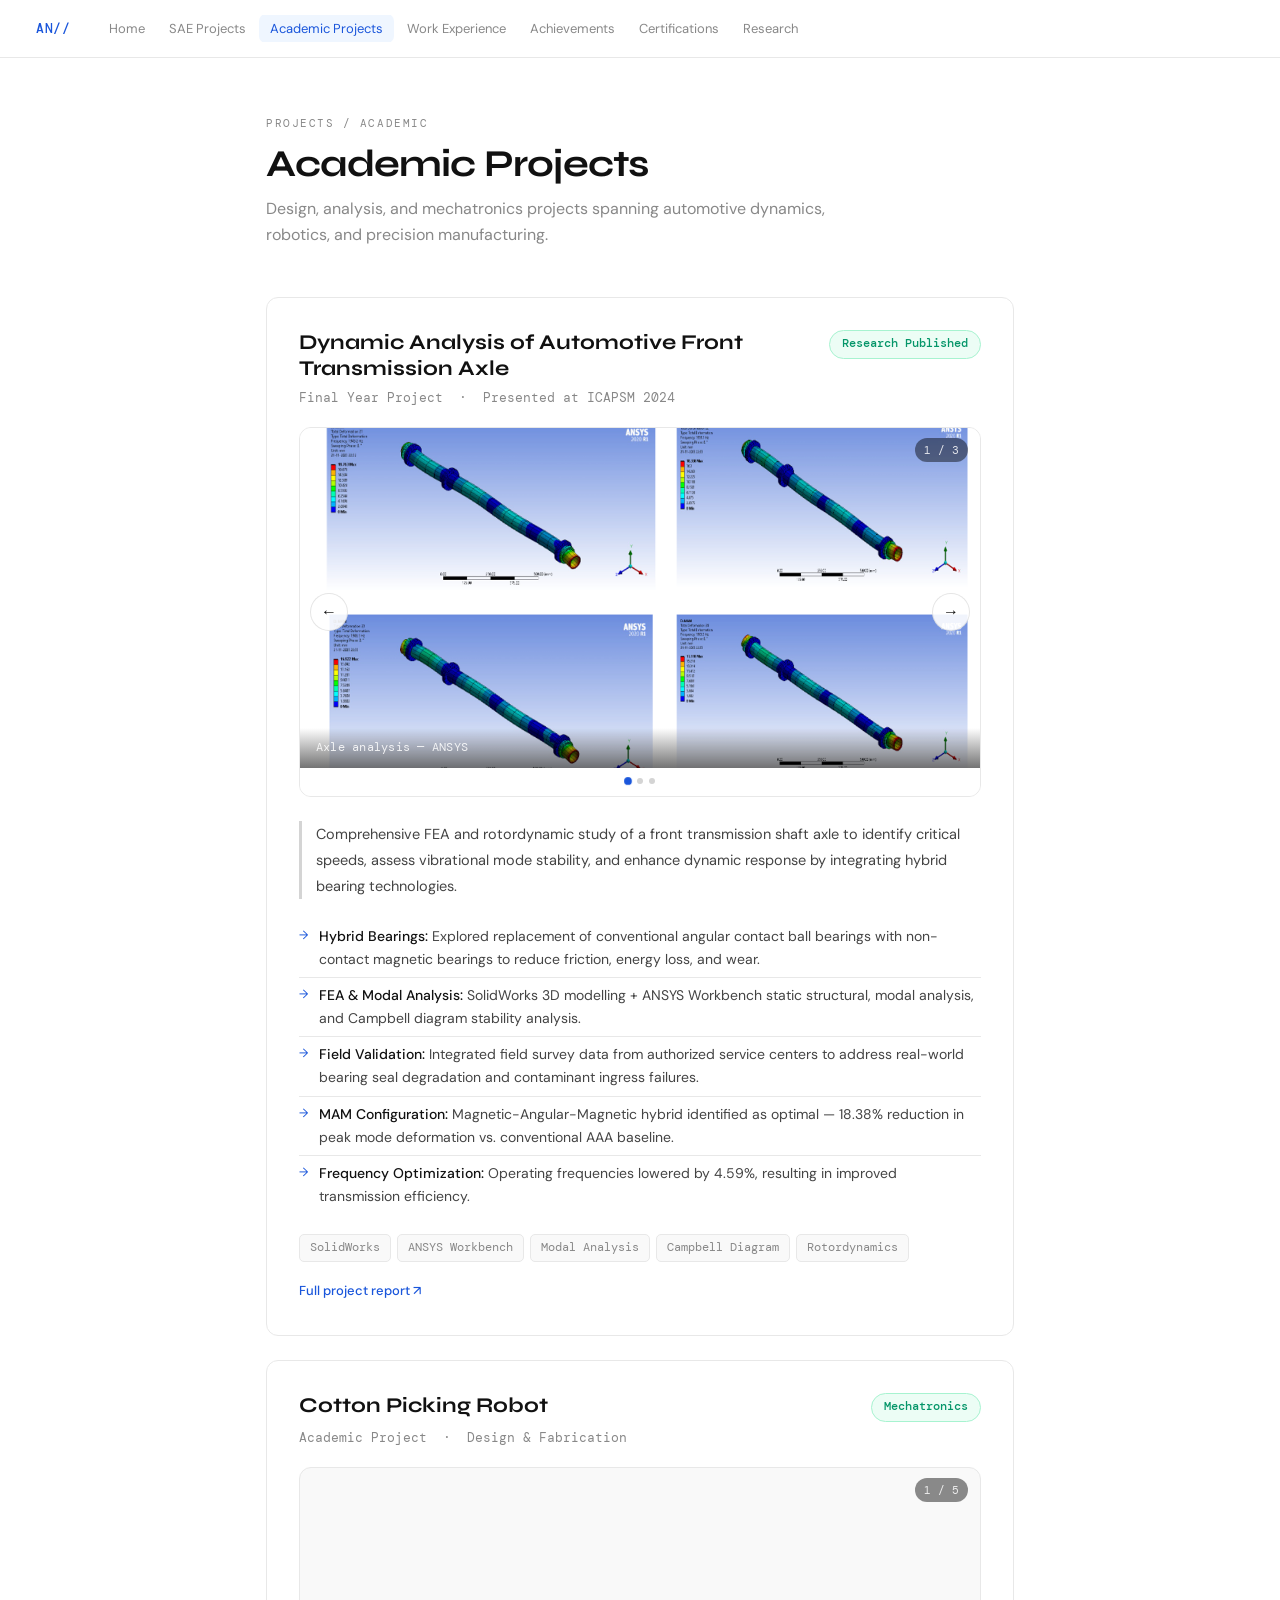
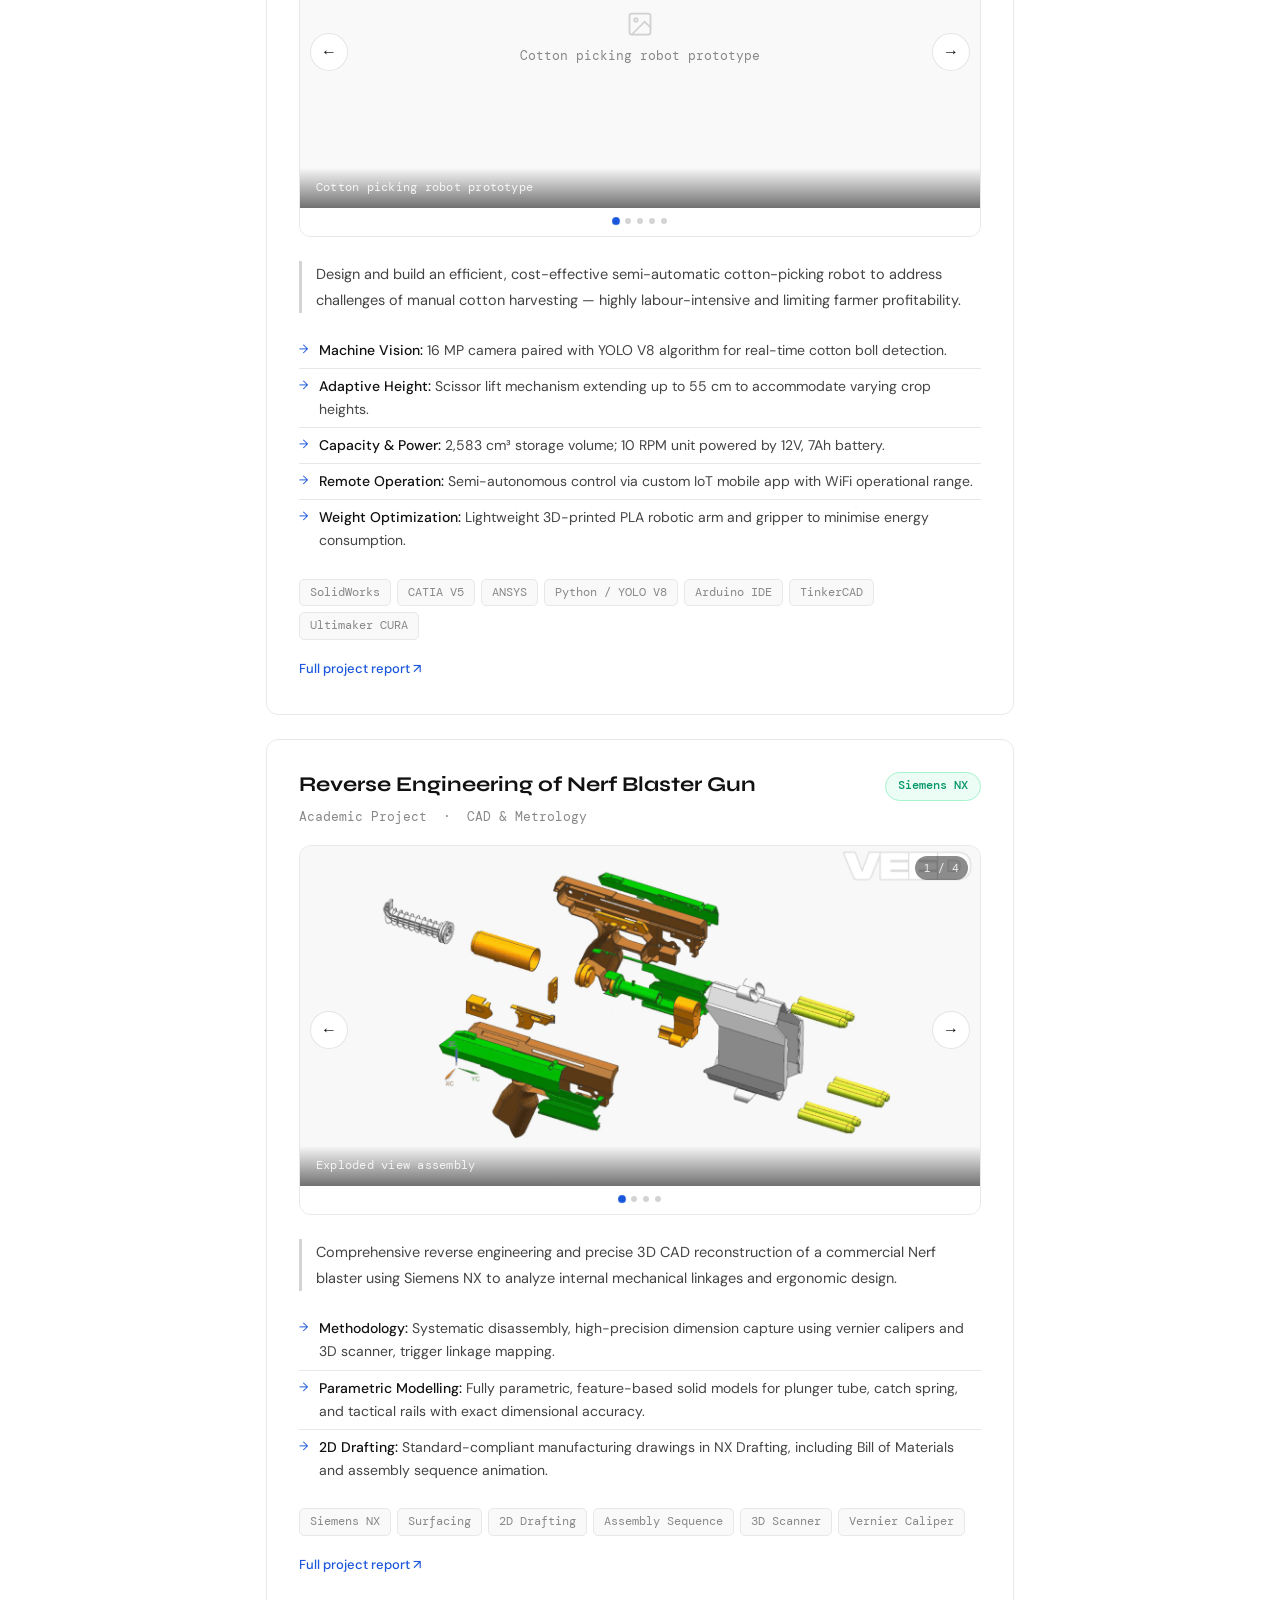
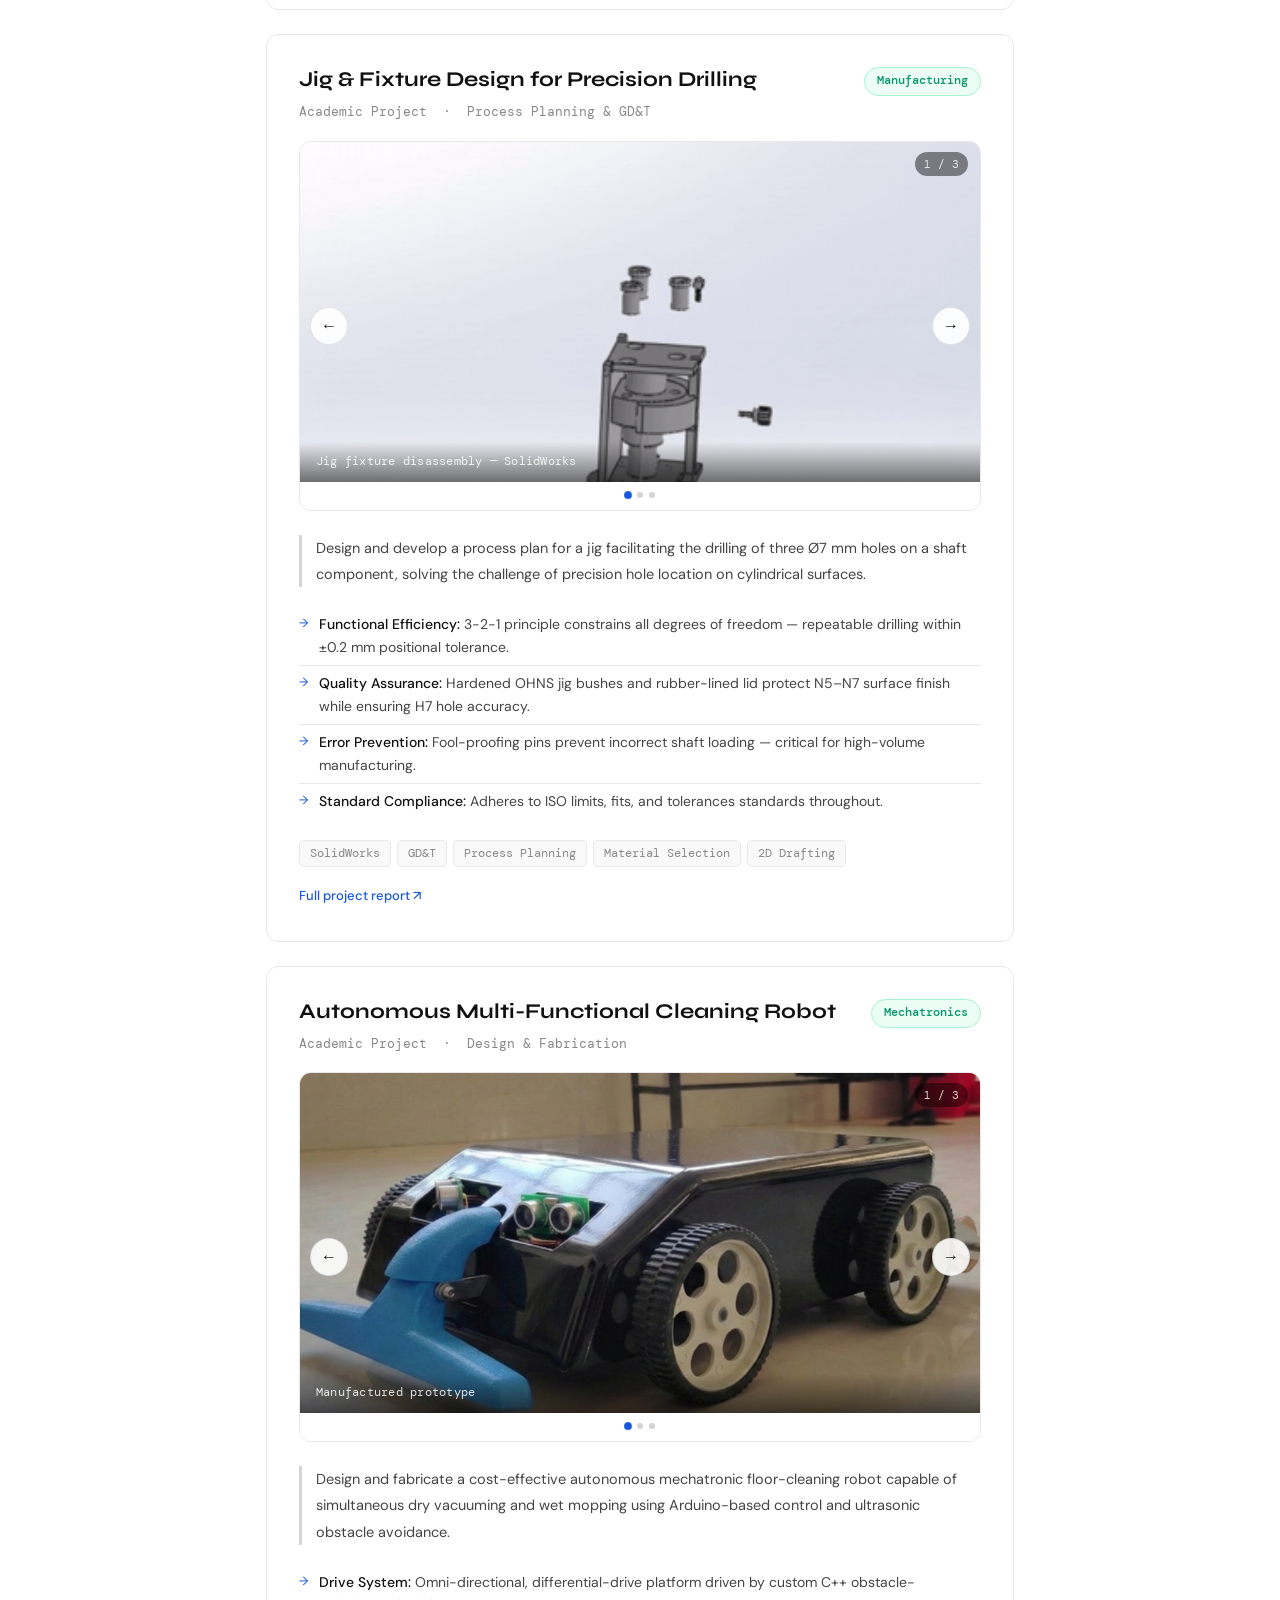
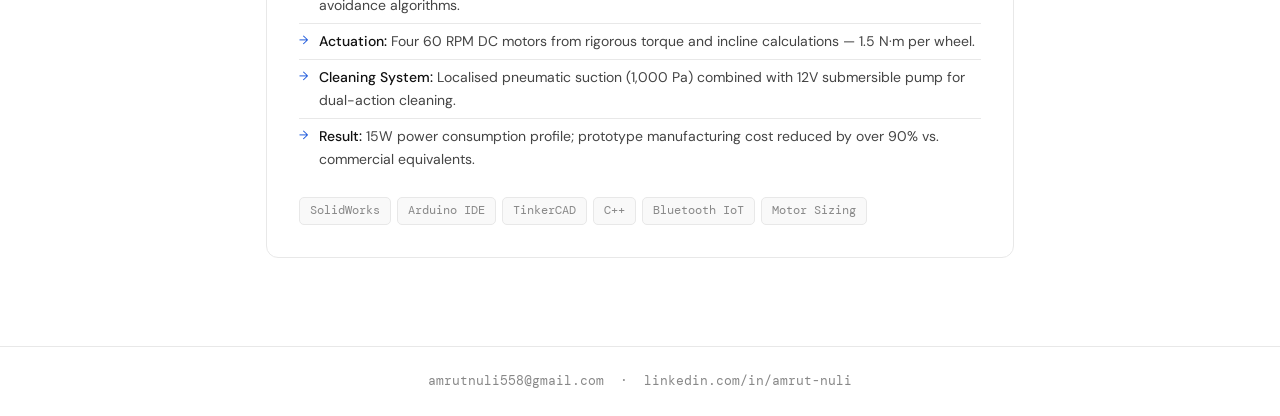
==== academic-projects.html @ 5e57a53d "Update academic-projects.html" ====
<!DOCTYPE html>
<html lang="en">
<head>
  <meta charset="UTF-8"/>
  <meta name="viewport" content="width=device-width, initial-scale=1.0"/>
  <title>Academic Projects — Amrut Nuli</title>
  <link rel="stylesheet" href="style.css"/>
</head>
<body>

<nav>
  <a class="nav-brand" href="index.html">AN//</a>
  <ul class="nav-links">
    <li><a href="index.html">Home</a></li>
    <li><a href="sae-projects.html">SAE Projects</a></li>
    <li><a href="academic-projects.html" class="active">Academic Projects</a></li>
    <li><a href="work-experience.html">Work Experience</a></li>
    <li><a href="achievements.html">Achievements</a></li>
    <li><a href="certifications.html">Certifications</a></li>
    <li><a href="research.html">Research</a></li>
  </ul>
</nav>

<main class="page">

  <div class="page-header">
    <div class="page-eyebrow">Projects / Academic</div>
    <div class="page-title">Academic Projects</div>
    <div class="page-sub">Design, analysis, and mechatronics projects spanning automotive dynamics, robotics, and precision manufacturing.</div>
  </div>

  <!-- ── PROJECT 1 — Axle ── -->
  <div class="project-card">
    <div class="project-header">
      <div class="project-title">Dynamic Analysis of Automotive Front Transmission Axle</div>
      <div class="project-rank green">Research Published</div>
    </div>
    <div class="project-date">Final Year Project &nbsp;·&nbsp; Presented at ICAPSM 2024</div>

    <div class="carousel" id="c-axle"></div>

    <p class="project-obj">
      Comprehensive FEA and rotordynamic study of a front transmission shaft axle to identify critical
      speeds, assess vibrational mode stability, and enhance dynamic response by integrating hybrid
      bearing technologies.
    </p>

    <ul class="project-bullets">
      <li><strong>Hybrid Bearings:</strong> Explored replacement of conventional angular contact ball bearings with non-contact magnetic bearings to reduce friction, energy loss, and wear.</li>
      <li><strong>FEA &amp; Modal Analysis:</strong> SolidWorks 3D modelling + ANSYS Workbench static structural, modal analysis, and Campbell diagram stability analysis.</li>
      <li><strong>Field Validation:</strong> Integrated field survey data from authorized service centers to address real-world bearing seal degradation and contaminant ingress failures.</li>
      <li><strong>MAM Configuration:</strong> Magnetic-Angular-Magnetic hybrid identified as optimal — 18.38% reduction in peak mode deformation vs. conventional AAA baseline.</li>
      <li><strong>Frequency Optimization:</strong> Operating frequencies lowered by 4.59%, resulting in improved transmission efficiency.</li>
    </ul>

    <div class="tools-row">
      <span class="tool-tag">SolidWorks</span>
      <span class="tool-tag">ANSYS Workbench</span>
      <span class="tool-tag">Modal Analysis</span>
      <span class="tool-tag">Campbell Diagram</span>
      <span class="tool-tag">Rotordynamics</span>
    </div>
    <a class="proj-link" href="https://www.papermark.com/view/cmmns9k390004l804e8iyvzvl" target="_blank">Full project report ↗</a>
  </div>

  <!-- ── PROJECT 2 — Cotton Robot ── -->
  <div class="project-card">
    <div class="project-header">
      <div class="project-title">Cotton Picking Robot</div>
      <div class="project-rank green">Mechatronics</div>
    </div>
    <div class="project-date">Academic Project &nbsp;·&nbsp; Design &amp; Fabrication</div>

    <div class="carousel" id="c-cotton"></div>

    <p class="project-obj">
      Design and build an efficient, cost-effective semi-automatic cotton-picking robot to address
      challenges of manual cotton harvesting — highly labour-intensive and limiting farmer profitability.
    </p>

    <ul class="project-bullets">
      <li><strong>Machine Vision:</strong> 16 MP camera paired with YOLO V8 algorithm for real-time cotton boll detection.</li>
      <li><strong>Adaptive Height:</strong> Scissor lift mechanism extending up to 55 cm to accommodate varying crop heights.</li>
      <li><strong>Capacity &amp; Power:</strong> 2,583 cm³ storage volume; 10 RPM unit powered by 12V, 7Ah battery.</li>
      <li><strong>Remote Operation:</strong> Semi-autonomous control via custom IoT mobile app with WiFi operational range.</li>
      <li><strong>Weight Optimization:</strong> Lightweight 3D-printed PLA robotic arm and gripper to minimise energy consumption.</li>
    </ul>

    <div class="tools-row">
      <span class="tool-tag">SolidWorks</span>
      <span class="tool-tag">CATIA V5</span>
      <span class="tool-tag">ANSYS</span>
      <span class="tool-tag">Python / YOLO V8</span>
      <span class="tool-tag">Arduino IDE</span>
      <span class="tool-tag">TinkerCAD</span>
      <span class="tool-tag">Ultimaker CURA</span>
    </div>
    <a class="proj-link" href="https://www.papermark.com/view/cmmnqycy70001i90438n8dvkn" target="_blank">Full project report ↗</a>
  </div>

  <!-- ── PROJECT 3 — Nerf ── -->
  <div class="project-card">
    <div class="project-header">
      <div class="project-title">Reverse Engineering of Nerf Blaster Gun</div>
      <div class="project-rank green">Siemens NX</div>
    </div>
    <div class="project-date">Academic Project &nbsp;·&nbsp; CAD &amp; Metrology</div>

    <div class="carousel" id="c-nerf"></div>

    <p class="project-obj">
      Comprehensive reverse engineering and precise 3D CAD reconstruction of a commercial Nerf blaster
      using Siemens NX to analyze internal mechanical linkages and ergonomic design.
    </p>

    <ul class="project-bullets">
      <li><strong>Methodology:</strong> Systematic disassembly, high-precision dimension capture using vernier calipers and 3D scanner, trigger linkage mapping.</li>
      <li><strong>Parametric Modelling:</strong> Fully parametric, feature-based solid models for plunger tube, catch spring, and tactical rails with exact dimensional accuracy.</li>
      <li><strong>2D Drafting:</strong> Standard-compliant manufacturing drawings in NX Drafting, including Bill of Materials and assembly sequence animation.</li>
    </ul>

    <div class="tools-row">
      <span class="tool-tag">Siemens NX</span>
      <span class="tool-tag">Surfacing</span>
      <span class="tool-tag">2D Drafting</span>
      <span class="tool-tag">Assembly Sequence</span>
      <span class="tool-tag">3D Scanner</span>
      <span class="tool-tag">Vernier Caliper</span>
    </div>
    <a class="proj-link" href="https://www.papermark.com/view/cmmojosbc0001l804fc6xak72" target="_blank">Full project report ↗</a>
  </div>

  <!-- ── PROJECT 4 — Jig ── -->
  <div class="project-card">
    <div class="project-header">
      <div class="project-title">Jig &amp; Fixture Design for Precision Drilling</div>
      <div class="project-rank green">Manufacturing</div>
    </div>
    <div class="project-date">Academic Project &nbsp;·&nbsp; Process Planning &amp; GD&amp;T</div>

    <div class="carousel" id="c-jig"></div>

    <p class="project-obj">
      Design and develop a process plan for a jig facilitating the drilling of three Ø7 mm holes on a
      shaft component, solving the challenge of precision hole location on cylindrical surfaces.
    </p>

    <ul class="project-bullets">
      <li><strong>Functional Efficiency:</strong> 3-2-1 principle constrains all degrees of freedom — repeatable drilling within ±0.2 mm positional tolerance.</li>
      <li><strong>Quality Assurance:</strong> Hardened OHNS jig bushes and rubber-lined lid protect N5–N7 surface finish while ensuring H7 hole accuracy.</li>
      <li><strong>Error Prevention:</strong> Fool-proofing pins prevent incorrect shaft loading — critical for high-volume manufacturing.</li>
      <li><strong>Standard Compliance:</strong> Adheres to ISO limits, fits, and tolerances standards throughout.</li>
    </ul>

    <div class="tools-row">
      <span class="tool-tag">SolidWorks</span>
      <span class="tool-tag">GD&amp;T</span>
      <span class="tool-tag">Process Planning</span>
      <span class="tool-tag">Material Selection</span>
      <span class="tool-tag">2D Drafting</span>
    </div>
    <a class="proj-link" href="https://www.papermark.com/view/cmmnr9swg000ojn04rv2bzwp2" target="_blank">Full project report ↗</a>
  </div>

  <!-- ── PROJECT 5 — Cleaning Robot ── -->
  <div class="project-card">
    <div class="project-header">
      <div class="project-title">Autonomous Multi-Functional Cleaning Robot</div>
      <div class="project-rank green">Mechatronics</div>
    </div>
    <div class="project-date">Academic Project &nbsp;·&nbsp; Design &amp; Fabrication</div>

    <div class="carousel" id="c-robot"></div>

    <p class="project-obj">
      Design and fabricate a cost-effective autonomous mechatronic floor-cleaning robot capable of
      simultaneous dry vacuuming and wet mopping using Arduino-based control and ultrasonic obstacle avoidance.
    </p>

    <ul class="project-bullets">
      <li><strong>Drive System:</strong> Omni-directional, differential-drive platform driven by custom C++ obstacle-avoidance algorithms.</li>
      <li><strong>Actuation:</strong> Four 60 RPM DC motors from rigorous torque and incline calculations — 1.5 N·m per wheel.</li>
      <li><strong>Cleaning System:</strong> Localised pneumatic suction (1,000 Pa) combined with 12V submersible pump for dual-action cleaning.</li>
      <li><strong>Result:</strong> 15W power consumption profile; prototype manufacturing cost reduced by over 90% vs. commercial equivalents.</li>
    </ul>

    <div class="tools-row">
      <span class="tool-tag">SolidWorks</span>
      <span class="tool-tag">Arduino IDE</span>
      <span class="tool-tag">TinkerCAD</span>
      <span class="tool-tag">C++</span>
      <span class="tool-tag">Bluetooth IoT</span>
      <span class="tool-tag">Motor Sizing</span>
    </div>
  </div>

</main>

<footer>
  amrutnuli558@gmail.com &nbsp;·&nbsp;
  <a href="https://www.linkedin.com/in/amrut-nuli/" target="_blank">linkedin.com/in/amrut-nuli</a>
</footer>

<script src="carousel.js"></script>
<script>
  /* Update src paths to match your actual image file names */

  createCarousel(document.getElementById('c-axle'), [
    { src: 'images/academic/axle/01-ansys.png',          caption: 'Axle analysis — ANSYS' },
    { src: 'images/academic/axle/02-campbell-diagram.png', caption: 'Campbell diagram — rotordynamic analysis' },
    { src: 'images/academic/axle/03-bearing-calc.png',   caption: 'Bearing calculations' },
  ]);

  createCarousel(document.getElementById('c-cotton'), [
    { src: 'images/academic/cotton-robot/01-prototype.png', caption: 'Cotton picking robot prototype' },
    { src: 'images/academic/cotton-robot/02-cad-model.jpg', caption: 'CAD model — CATIA V5' },
    { src: 'images/academic/cotton-robot/03-ansys.png',     caption: 'Structural analysis — ANSYS' },
    { src: 'images/academic/cotton-robot/04-detection.png', caption: 'Cotton detection — YOLO V8' },
    { src: 'images/academic/cotton-robot/05-bom.png',       caption: 'Bill of materials &amp; 2D assembly draft' },
  ]);

  createCarousel(document.getElementById('c-nerf'), [
    { src: 'images/academic/nerf/01-exploded-view.gif', caption: 'Exploded view assembly' },
    { src: 'images/academic/nerf/02-2d-draft.png',      caption: '2D draft assembly — NX' },
    { src: 'images/academic/nerf/03-cad-model.png',     caption: 'Designed in Siemens NX' },
    { src: 'images/academic/nerf/04-render.png',        caption: 'Rendered CAD model' },
  ]);

  createCarousel(document.getElementById('c-jig'), [
    { src: 'images/academic/jig-fixture/01-disassembly.gif', caption: 'Jig fixture disassembly — SolidWorks' },
    { src: 'images/academic/jig-fixture/02-2d-draft.png',    caption: '2D draft' },
    { src: 'images/academic/jig-fixture/03-cad-model.jpg',   caption: 'Designed jig &amp; fixture' },
  ]);

  createCarousel(document.getElementById('c-robot'), [
    { src: 'images/academic/cleaning-robot/01-prototype.png', caption: 'Manufactured prototype' },
    { src: 'images/academic/cleaning-robot/02-cad-model.jpg', caption: '3D CAD model' },
    { src: 'images/academic/cleaning-robot/03-circuit.png',   caption: 'Electrical circuit diagram' },
  ]);
</script>

</body>
</html>
---- style.css ----
@import url('https://fonts.googleapis.com/css2?family=Syne:wght@400;500;600;700&family=DM+Mono:wght@400;500&family=DM+Sans:ital,wght@0,400;0,500;1,400&display=swap');

:root {
  --bg:            #ffffff;
  --bg2:           #f9f9f9;
  --bg3:           #f2f2f2;
  --border:        #e8e8e8;
  --border2:       #d4d4d4;
  --text:          #111111;
  --text2:         #444444;
  --text3:         #888888;
  --accent:        #1a56db;
  --accent-dim:    #eff6ff;
  --accent-border: #bfdbfe;
  --green:         #059669;
  --green-dim:     #ecfdf5;
  --green-border:  #a7f3d0;
  --amber:         #d97706;
  --amber-dim:     #fffbeb;
  --amber-border:  #fde68a;
  --nav-h:         58px;
  --radius:        12px;
  --radius-sm:     7px;
}

*, *::before, *::after { box-sizing: border-box; margin: 0; padding: 0; }
html { scroll-behavior: smooth; }

body {
  font-family: 'DM Sans', sans-serif;
  background: var(--bg);
  color: var(--text);
  line-height: 1.65;
  min-height: 100vh;
}

/* ── NAV ─────────────────────────────── */
nav {
  position: sticky; top: 0; z-index: 100;
  background: rgba(255,255,255,0.94);
  backdrop-filter: blur(10px);
  border-bottom: 1px solid var(--border);
  padding: 0 36px;
  display: flex; align-items: center;
  height: var(--nav-h);
}
.nav-brand {
  font-family: 'DM Mono', monospace;
  font-size: 13px; font-weight: 500;
  color: var(--accent); text-decoration: none;
  margin-right: 28px; flex-shrink: 0;
  letter-spacing: 0.04em;
}
.nav-links {
  display: flex; align-items: center;
  gap: 2px; list-style: none;
  overflow-x: auto; flex: 1;
}
.nav-links a {
  font-size: 13px; color: var(--text3);
  text-decoration: none; padding: 6px 11px;
  border-radius: var(--radius-sm);
  transition: color 0.15s, background 0.15s;
  white-space: nowrap;
}
.nav-links a:hover  { color: var(--text); background: var(--bg3); }
.nav-links a.active { color: var(--accent); background: var(--accent-dim); }

/* ── PAGE WRAPPER ─────────────────────── */
.page {
  max-width: 820px;
  margin: 0 auto;
  padding: 56px 36px 88px;
  animation: fadeUp 0.35s ease both;
}

@keyframes fadeUp {
  from { opacity: 0; transform: translateY(14px); }
  to   { opacity: 1; transform: translateY(0); }
}

/* ── PAGE HEADER ──────────────────────── */
.page-header { margin-bottom: 48px; }
.page-eyebrow {
  font-family: 'DM Mono', monospace;
  font-size: 11px; letter-spacing: 0.14em;
  text-transform: uppercase; color: var(--text3);
  margin-bottom: 10px;
}
.page-title {
  font-family: 'Syne', sans-serif;
  font-size: 38px; font-weight: 700;
  color: var(--text); letter-spacing: -0.8px;
  line-height: 1.15;
}
.page-sub {
  font-size: 16px; color: var(--text3);
  margin-top: 10px; max-width: 560px; line-height: 1.65;
}

/* ── DIVIDERS ─────────────────────────── */
hr    { border: none; border-top: 1px solid var(--border); margin: 36px 0; }
.hr-sm{ border: none; border-top: 1px solid var(--border); margin: 22px 0; }

/* ── SECTION LABEL ────────────────────── */
.label {
  font-family: 'DM Mono', monospace;
  font-size: 10.5px; letter-spacing: 0.13em;
  text-transform: uppercase; color: var(--text3);
  margin-bottom: 16px;
}

/* ── GENERIC CARD ─────────────────────── */
.card {
  background: var(--bg);
  border: 1px solid var(--border);
  border-radius: var(--radius);
  padding: 24px;
  margin-bottom: 14px;
}
.card:last-child { margin-bottom: 0; }

/* ── PROJECT CARD ─────────────────────── */
.project-card {
  background: var(--bg);
  border: 1px solid var(--border);
  border-radius: var(--radius);
  padding: 32px;
  margin-bottom: 24px;
  transition: border-color 0.2s, box-shadow 0.2s;
}
.project-card:hover {
  border-color: var(--border2);
  box-shadow: 0 2px 16px rgba(0,0,0,0.06);
}
.project-card:last-child { margin-bottom: 0; }

.project-header {
  display: flex; justify-content: space-between;
  align-items: flex-start; gap: 16px; margin-bottom: 6px;
}
.project-title {
  font-family: 'Syne', sans-serif;
  font-size: 21px; font-weight: 700; color: var(--text);
  line-height: 1.25;
}
.project-rank {
  font-family: 'DM Mono', monospace;
  font-size: 11.5px; font-weight: 500;
  background: var(--accent-dim); color: var(--accent);
  border: 1px solid var(--accent-border);
  border-radius: 20px; padding: 4px 12px;
  white-space: nowrap; flex-shrink: 0;
}
.project-rank.green {
  background: var(--green-dim); color: var(--green);
  border-color: var(--green-border);
}
.project-date {
  font-size: 12.5px; color: var(--text3);
  font-family: 'DM Mono', monospace; margin-bottom: 18px;
}
.project-obj {
  font-size: 14.5px; color: var(--text2);
  line-height: 1.8; margin-bottom: 20px;
  border-left: 3px solid var(--border2);
  padding-left: 14px;
}
.project-bullets { list-style: none; margin-bottom: 20px; }
.project-bullets li {
  font-size: 14px; color: var(--text2);
  padding: 6px 0 6px 20px;
  position: relative; line-height: 1.65;
  border-bottom: 1px solid var(--border);
}
.project-bullets li:last-child { border-bottom: none; }
.project-bullets li::before {
  content: '→';
  position: absolute; left: 0; top: 7px;
  color: var(--accent); font-size: 12px;
}
.project-bullets li strong { color: var(--text); font-weight: 500; }

/* ── SPEC TABLE ────────────────────────── */
.spec-table {
  width: 100%; border-collapse: collapse;
  font-size: 13.5px; margin: 4px 0 4px;
  border: 1px solid var(--border);
  border-radius: var(--radius-sm);
  overflow: hidden;
}
.spec-table td {
  padding: 8px 12px;
  border-bottom: 1px solid var(--border);
  color: var(--text2);
}
.spec-table td:first-child {
  color: var(--text3); width: 50%;
  font-family: 'DM Mono', monospace; font-size: 12px;
  background: var(--bg2);
}
.spec-table tr:last-child td { border-bottom: none; }

/* ── TOOL TAGS ─────────────────────────── */
.tools-row { display: flex; flex-wrap: wrap; gap: 6px; margin-top: 16px; }
.tool-tag {
  font-size: 12px; color: var(--text3);
  background: var(--bg2); border: 1px solid var(--border);
  border-radius: 5px; padding: 3px 10px;
  font-family: 'DM Mono', monospace;
}

/* ── PROJECT LINK ──────────────────────── */
.proj-link {
  display: inline-flex; align-items: center; gap: 5px;
  font-size: 13px; color: var(--accent);
  text-decoration: none; margin-top: 18px;
  font-weight: 500;
  border-bottom: 1px solid transparent;
  transition: border-color 0.15s;
}
.proj-link:hover { border-color: var(--accent); }

/* ── STAT CARDS ────────────────────────── */
.stats-grid {
  display: grid;
  grid-template-columns: repeat(3, minmax(0,1fr));
  gap: 12px;
}
.stat-card {
  background: var(--bg2); border: 1px solid var(--border);
  border-radius: var(--radius); padding: 20px 14px; text-align: center;
  transition: border-color 0.2s;
}
.stat-card:hover { border-color: var(--border2); }
.stat-val {
  font-family: 'Syne', sans-serif;
  font-size: 22px; font-weight: 700; color: var(--accent);
  margin-bottom: 5px; letter-spacing: -0.3px;
}
.stat-desc { font-size: 12px; color: var(--text3); line-height: 1.5; }

/* ── SKILL PILLS ───────────────────────── */
.skill-section { margin-bottom: 20px; }
.skill-label {
  font-family: 'DM Mono', monospace;
  font-size: 10.5px; letter-spacing: 0.1em;
  text-transform: uppercase; color: var(--text3);
  margin-bottom: 9px;
}
.pill-row { display: flex; flex-wrap: wrap; gap: 7px; }
.pill {
  font-size: 13px; color: var(--text2);
  padding: 5px 13px; background: var(--bg2);
  border: 1px solid var(--border); border-radius: 20px;
  transition: border-color 0.15s, color 0.15s;
}
.pill:hover { color: var(--accent); border-color: var(--accent-border); }

/* ── BUTTONS ────────────────────────────── */
.btn-row { display: flex; flex-wrap: wrap; gap: 9px; margin-bottom: 36px; }
.btn {
  display: inline-flex; align-items: center; gap: 6px;
  font-family: 'DM Sans', sans-serif;
  font-size: 13.5px; font-weight: 500;
  padding: 9px 20px; border-radius: var(--radius-sm);
  border: 1px solid var(--border2);
  background: var(--bg); color: var(--text2);
  text-decoration: none; cursor: pointer;
  transition: all 0.15s;
}
.btn:hover { background: var(--bg2); color: var(--text); border-color: #bbb; }
.btn.primary {
  background: var(--accent); border-color: var(--accent);
  color: #fff;
}
.btn.primary:hover { background: #1648c0; border-color: #1648c0; }

/* ── WORK EXPERIENCE ───────────────────── */
.exp-card {
  background: var(--bg); border: 1px solid var(--border);
  border-radius: var(--radius); padding: 32px; margin-bottom: 22px;
  transition: box-shadow 0.2s;
}
.exp-card:hover { box-shadow: 0 2px 16px rgba(0,0,0,0.06); }
.exp-company {
  font-family: 'Syne', sans-serif;
  font-size: 20px; font-weight: 700; color: var(--text);
  text-decoration: none; display: inline-block;
  border-bottom: 1px solid transparent;
  transition: border-color 0.15s;
}
.exp-company:hover { border-color: var(--text3); }
.exp-role {
  font-size: 14.5px; color: var(--accent);
  margin: 5px 0 3px; font-weight: 500;
}
.exp-period {
  font-family: 'DM Mono', monospace;
  font-size: 11.5px; color: var(--text3); margin-bottom: 20px;
}
.skills-gained {
  background: var(--bg2); border: 1px solid var(--border);
  border-radius: var(--radius-sm);
  padding: 14px 16px; margin-bottom: 20px;
}
.skills-gained-label {
  font-size: 10.5px; letter-spacing: 0.1em;
  text-transform: uppercase; color: var(--text3);
  font-family: 'DM Mono', monospace; margin-bottom: 10px;
}

/* ── ACHIEVEMENT CARD ──────────────────── */
.ach-card {
  background: var(--bg); border: 1px solid var(--border);
  border-radius: var(--radius); padding: 28px; margin-bottom: 16px;
  transition: border-color 0.2s, box-shadow 0.2s;
}
.ach-card:hover { border-color: var(--border2); box-shadow: 0 2px 16px rgba(0,0,0,0.06); }
.ach-badge {
  flex-shrink: 0; width: 60px; height: 60px;
  border-radius: 50%;
  display: flex; flex-direction: column;
  align-items: center; justify-content: center;
}
.ach-badge.blue { background: var(--accent-dim); border: 1.5px solid var(--accent-border); }
.ach-badge.gold { background: var(--amber-dim); border: 1.5px solid var(--amber-border); }
.ach-badge-num {
  font-family: 'Syne', sans-serif;
  font-size: 13px; font-weight: 700; line-height: 1;
}
.ach-badge.blue .ach-badge-num { color: var(--accent); }
.ach-badge.gold .ach-badge-num { color: var(--amber); }
.ach-badge-sub {
  font-size: 9px; font-family: 'DM Mono', monospace;
  letter-spacing: 0.05em; margin-top: 2px;
}
.ach-badge.blue .ach-badge-sub { color: var(--accent); }
.ach-badge.gold .ach-badge-sub { color: var(--amber); }
.ach-title {
  font-family: 'Syne', sans-serif;
  font-size: 17px; font-weight: 700; color: var(--text); margin-bottom: 4px;
}
.ach-sub { font-size: 13.5px; color: var(--text3); margin-bottom: 10px; }
.ach-link {
  font-size: 12.5px; color: var(--accent);
  text-decoration: none; font-weight: 500;
}
.ach-link:hover { text-decoration: underline; }

/* ── CERT GRID ──────────────────────────── */
.cert-grid {
  display: grid;
  grid-template-columns: repeat(auto-fill, minmax(230px, 1fr));
  gap: 14px;
}
.cert-card {
  background: var(--bg); border: 1px solid var(--border);
  border-radius: var(--radius); padding: 0;
  overflow: hidden;
  transition: border-color 0.2s, box-shadow 0.2s;
}
.cert-card:hover { border-color: var(--border2); box-shadow: 0 2px 12px rgba(0,0,0,0.07); }
.cert-img-wrap {
  width: 100%; height: 140px; overflow: hidden;
  background: var(--bg2);
  display: flex; align-items: center; justify-content: center;
  border-bottom: 1px solid var(--border);
}
.cert-img-wrap img {
  width: 100%; height: 100%; object-fit: cover; display: block;
}
.cert-img-placeholder {
  display: flex; flex-direction: column; align-items: center;
  gap: 6px; color: var(--text3); font-size: 12px;
  font-family: 'DM Mono', monospace;
}
.cert-body { padding: 16px; }
.cert-issuer {
  font-family: 'DM Mono', monospace;
  font-size: 10px; letter-spacing: 0.1em;
  text-transform: uppercase; color: var(--text3); margin-bottom: 6px;
}
.cert-name {
  font-size: 13.5px; font-weight: 500; color: var(--text);
  margin-bottom: 12px; line-height: 1.4;
}
.cert-link {
  font-size: 12px; color: var(--accent);
  text-decoration: none; display: inline-flex;
  align-items: center; gap: 4px; font-weight: 500;
}
.cert-link:hover { text-decoration: underline; }

/* ── HERO ────────────────────────────────── */
.hero-row {
  display: flex; align-items: center; gap: 24px; margin-bottom: 28px;
}
.avatar-wrap {
  width: 80px; height: 80px; border-radius: 50%;
  overflow: hidden; flex-shrink: 0;
  border: 2.5px solid var(--border2);
  background: var(--bg2);
  display: flex; align-items: center; justify-content: center;
}
.avatar-wrap img { width: 100%; height: 100%; object-fit: cover; }
.avatar-initials {
  font-family: 'Syne', sans-serif;
  font-size: 22px; font-weight: 700; color: var(--accent);
}
.hero-name {
  font-family: 'Syne', sans-serif;
  font-size: 34px; font-weight: 700;
  color: var(--text); letter-spacing: -0.8px; margin-bottom: 6px;
}
.hero-title-line {
  font-size: 14.5px; color: var(--text3);
  display: flex; flex-wrap: wrap; gap: 7px; align-items: center;
}
.hero-dot { color: var(--border2); }

/* ── RESEARCH ────────────────────────────── */
.research-card {
  background: var(--bg); border: 1px solid var(--border);
  border-radius: var(--radius); padding: 32px;
}
.conf-badge {
  display: inline-block;
  font-family: 'DM Mono', monospace;
  font-size: 11.5px; color: var(--green);
  background: var(--green-dim); border: 1px solid var(--green-border);
  border-radius: 5px; padding: 4px 12px; margin-bottom: 16px;
}

/* ── RESEARCH IMAGE ──────────────────────── */
.research-img-wrap {
  width: 100%; height: 280px; overflow: hidden;
  background: var(--bg2); border: 1px solid var(--border);
  border-radius: var(--radius); margin-bottom: 24px;
  display: flex; align-items: center; justify-content: center;
}
.research-img-wrap img {
  width: 100%; height: 100%; object-fit: cover;
}

/* ── EXPLORE GRID ────────────────────────── */
.explore-grid {
  display: grid;
  grid-template-columns: repeat(auto-fill, minmax(180px,1fr));
  gap: 12px;
}
.explore-card {
  background: var(--bg2); border: 1px solid var(--border);
  border-radius: var(--radius); padding: 20px;
  text-decoration: none; display: block;
  transition: border-color 0.2s, box-shadow 0.2s;
}
.explore-card:hover {
  border-color: var(--accent-border);
  box-shadow: 0 2px 12px rgba(26,86,219,0.08);
}
.explore-type {
  font-size: 10.5px; color: var(--text3);
  font-family: 'DM Mono', monospace;
  text-transform: uppercase; letter-spacing: 0.08em; margin-bottom: 6px;
}
.explore-title {
  font-family: 'Syne', sans-serif;
  font-size: 15.5px; font-weight: 600; color: var(--text); margin-bottom: 4px;
}
.explore-sub { font-size: 12.5px; color: var(--text3); }

/* ── FOOTER ──────────────────────────────── */
footer {
  border-top: 1px solid var(--border);
  padding: 24px 36px;
  text-align: center;
  font-size: 12.5px; color: var(--text3);
  font-family: 'DM Mono', monospace;
}
footer a { color: var(--text3); text-decoration: none; }
footer a:hover { color: var(--accent); }

/* ═══════════════════════════════════════════
   IMAGE CAROUSEL
═══════════════════════════════════════════ */
.carousel {
  position: relative;
  width: 100%;
  border-radius: var(--radius);
  overflow: hidden;
  background: var(--bg2);
  margin-bottom: 24px;
  border: 1px solid var(--border);
  user-select: none;
}
.carousel-track-wrap { overflow: hidden; width: 100%; }
.carousel-track {
  display: flex;
  transition: transform 0.38s cubic-bezier(0.4,0,0.2,1);
  will-change: transform;
}
.carousel-slide { min-width: 100%; position: relative; }
.carousel-slide img {
  width: 100%; height: 340px;
  object-fit: cover; display: block;
}
.carousel-caption {
  position: absolute; bottom: 0; left: 0; right: 0;
  padding: 10px 16px;
  background: linear-gradient(transparent, rgba(0,0,0,0.55));
  font-size: 12px; color: rgba(255,255,255,0.85);
  font-family: 'DM Mono', monospace; letter-spacing: 0.02em;
}
.carousel-btn {
  position: absolute; top: 50%; transform: translateY(-50%);
  width: 38px; height: 38px;
  background: rgba(255,255,255,0.9);
  border: 1px solid rgba(0,0,0,0.1);
  border-radius: 50%; color: var(--text);
  font-size: 16px; cursor: pointer;
  display: flex; align-items: center; justify-content: center;
  z-index: 10;
  transition: background 0.15s, box-shadow 0.15s;
  line-height: 1; padding: 0;
}
.carousel-btn:hover { background: #fff; box-shadow: 0 2px 8px rgba(0,0,0,0.15); }
.carousel-btn.prev { left: 10px; }
.carousel-btn.next { right: 10px; }
.carousel-dots {
  display: flex; justify-content: center;
  gap: 6px; padding: 10px 0 12px;
  background: var(--bg);
}
.carousel-dot {
  width: 6px; height: 6px; border-radius: 50%;
  background: var(--border2); cursor: pointer;
  transition: background 0.2s, transform 0.2s;
  border: none; padding: 0;
}
.carousel-dot.active { background: var(--accent); transform: scale(1.3); }
.carousel-counter {
  position: absolute; top: 10px; right: 12px;
  font-family: 'DM Mono', monospace; font-size: 11px;
  color: rgba(255,255,255,0.85);
  background: rgba(0,0,0,0.45);
  padding: 3px 9px; border-radius: 20px;
  z-index: 10; pointer-events: none;
}
.carousel-placeholder {
  height: 180px;
  display: flex; flex-direction: column;
  align-items: center; justify-content: center;
  gap: 8px; color: var(--text3);
  font-size: 12.5px; font-family: 'DM Mono', monospace;
}

/* Achievement image strip */
.ach-img-strip {
  width: 100%; height: 200px; overflow: hidden;
  border-radius: var(--radius-sm); margin-bottom: 18px;
  border: 1px solid var(--border); background: var(--bg2);
}
.ach-img-strip img {
  width: 100%; height: 100%; object-fit: cover;
}
.ach-img-placeholder {
  width: 100%; height: 100%;
  display: flex; align-items: center; justify-content: center;
  color: var(--text3); font-size: 12px; font-family: 'DM Mono', monospace;
  flex-direction: column; gap: 6px;
}

/* ── RESPONSIVE ──────────────────────────── */
@media (max-width: 620px) {
  nav { padding: 0 16px; }
  .page { padding: 36px 18px 64px; }
  .stats-grid { grid-template-columns: repeat(2,1fr); }
  .cert-grid { grid-template-columns: 1fr 1fr; }
  .project-header { flex-direction: column; gap: 8px; }
  .hero-row { flex-direction: column; align-items: flex-start; gap: 14px; }
  .hero-name { font-size: 26px; }
  .page-title { font-size: 28px; }
  .carousel-slide img { height: 220px; }
  footer { padding: 20px 18px; }
  .explore-grid { grid-template-columns: 1fr 1fr; }
}
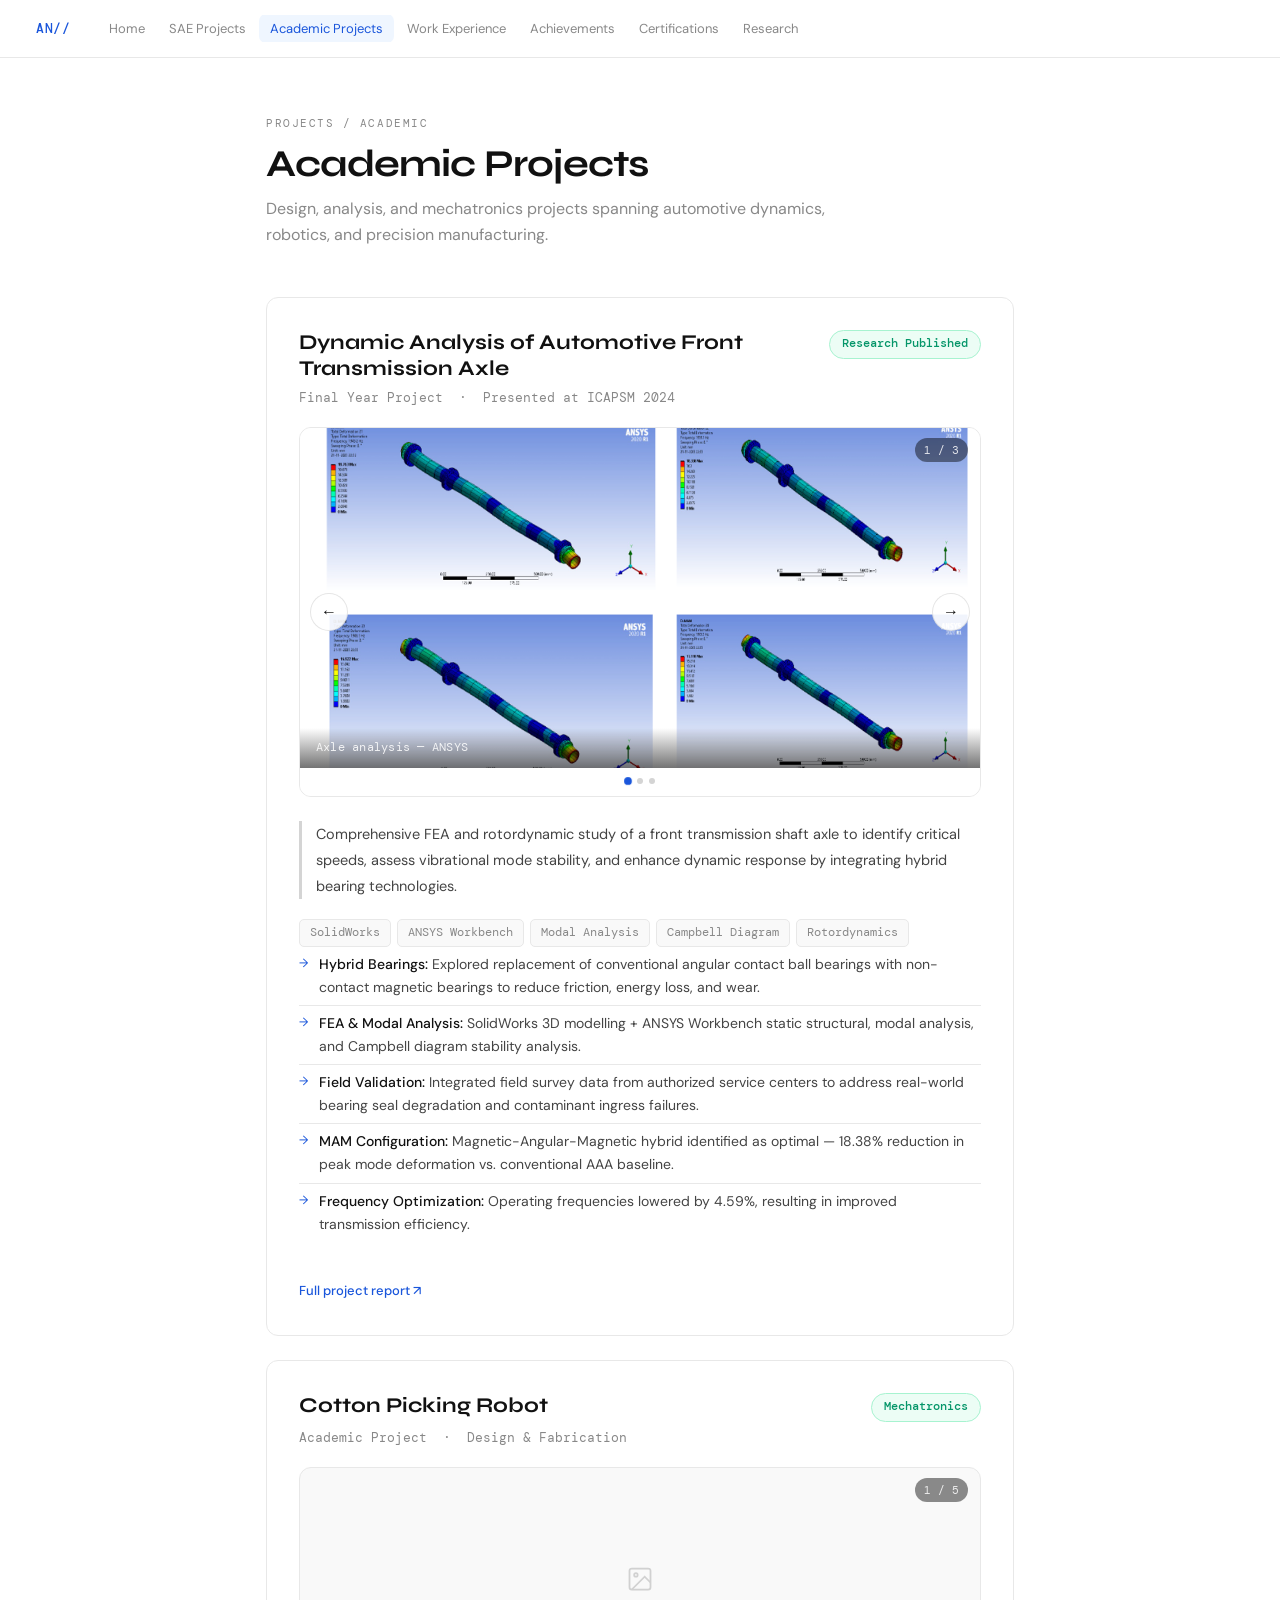
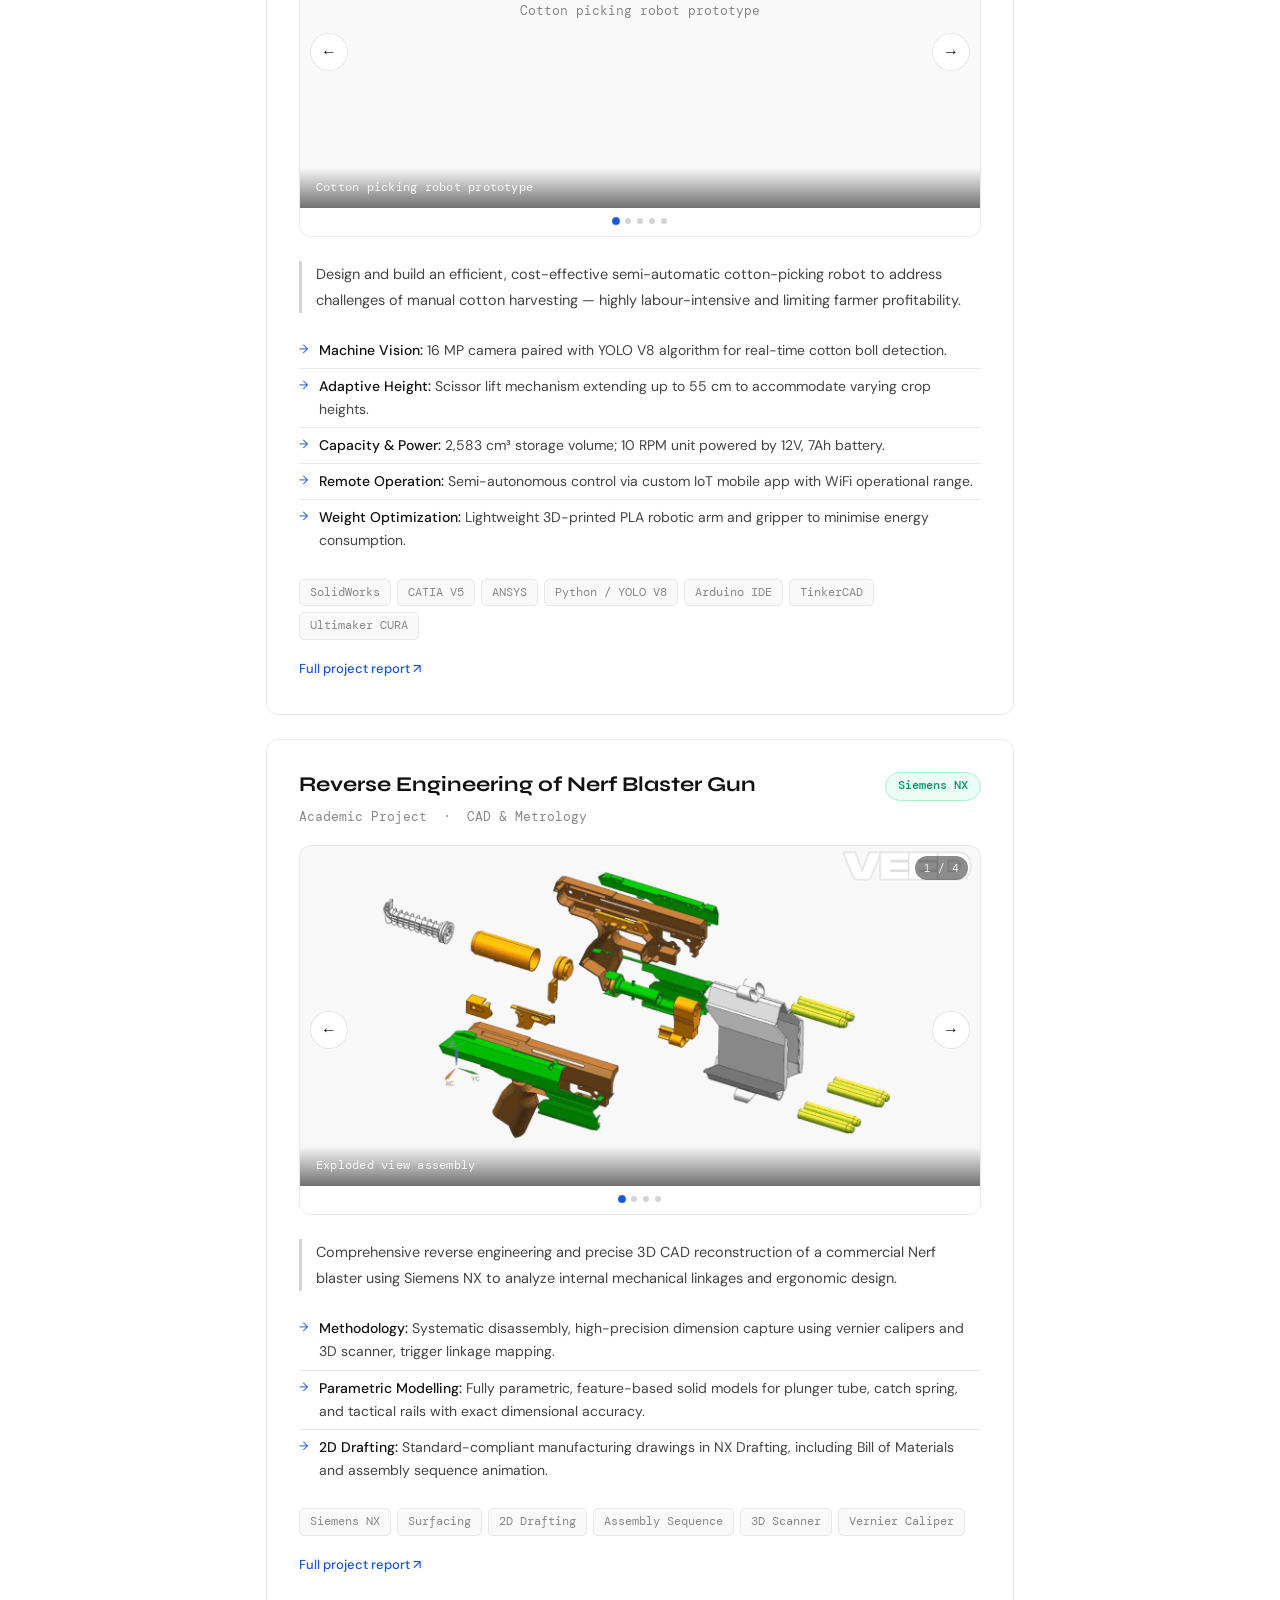
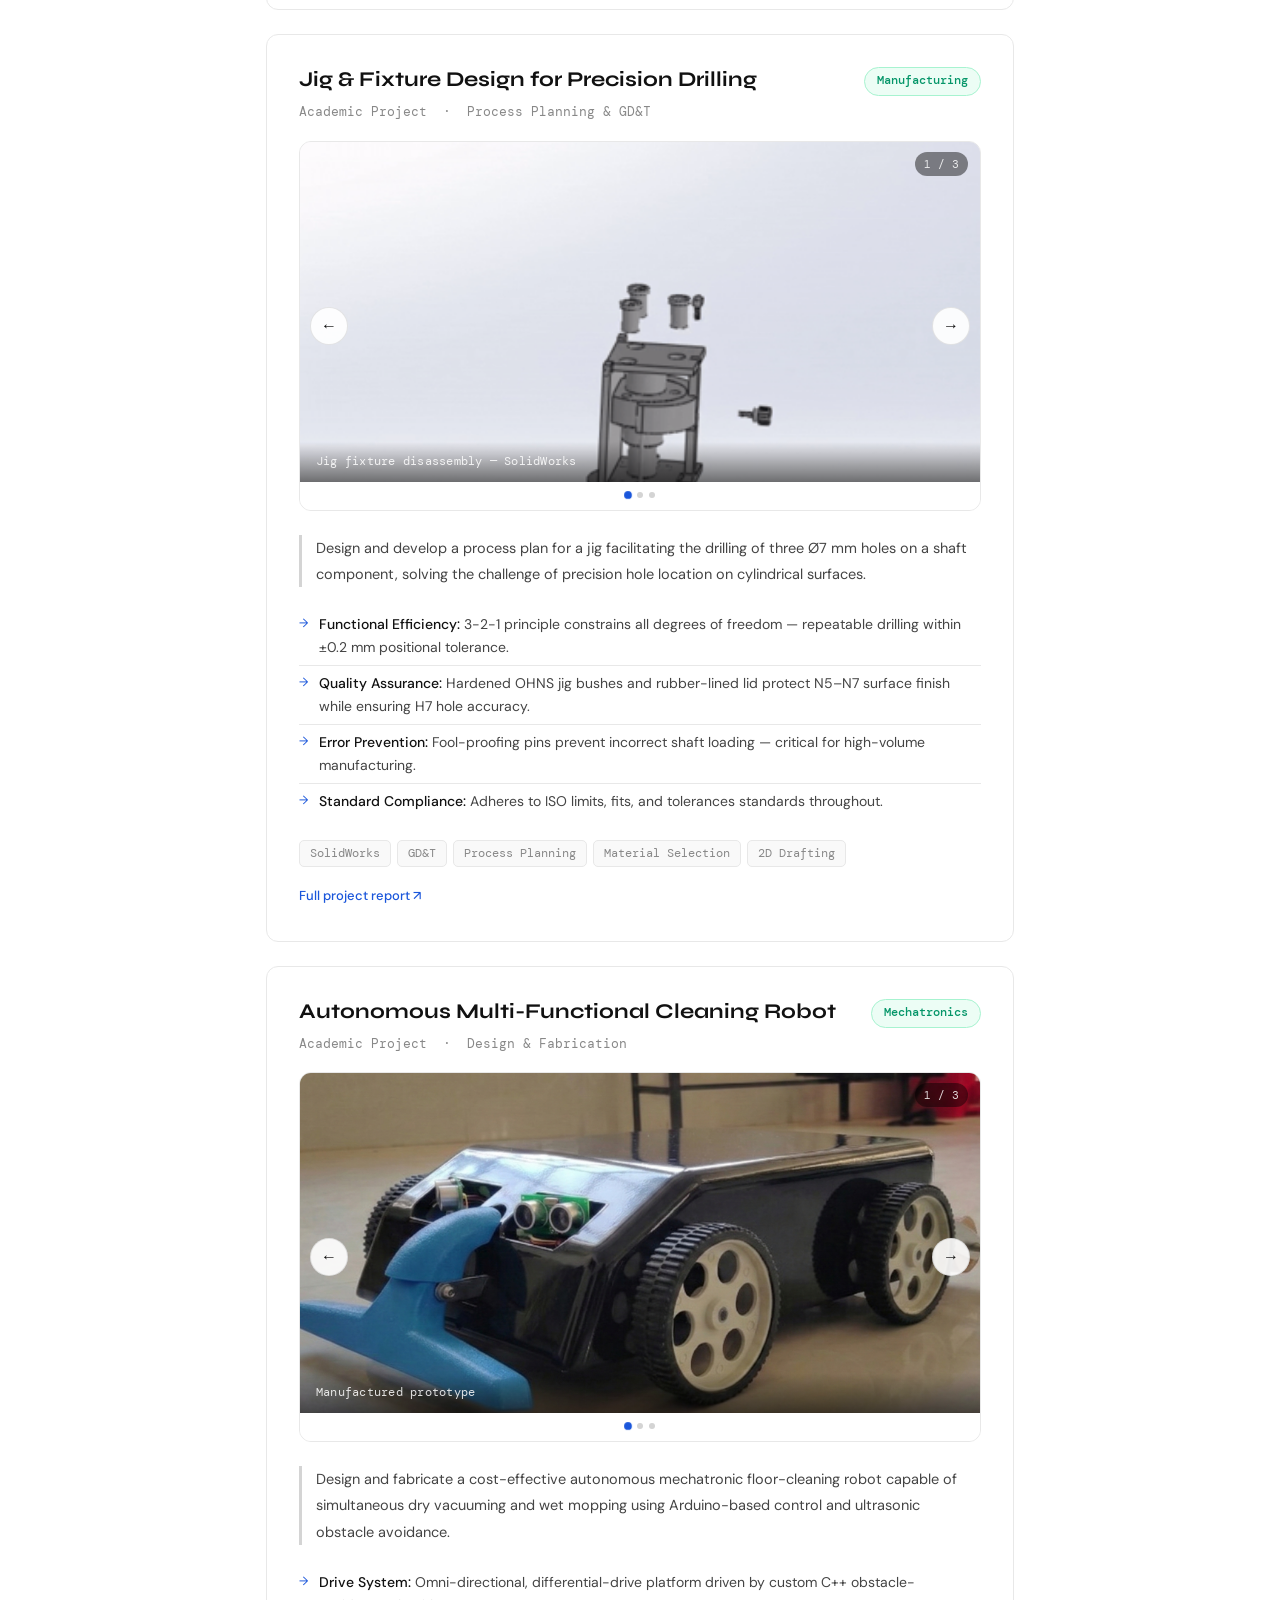
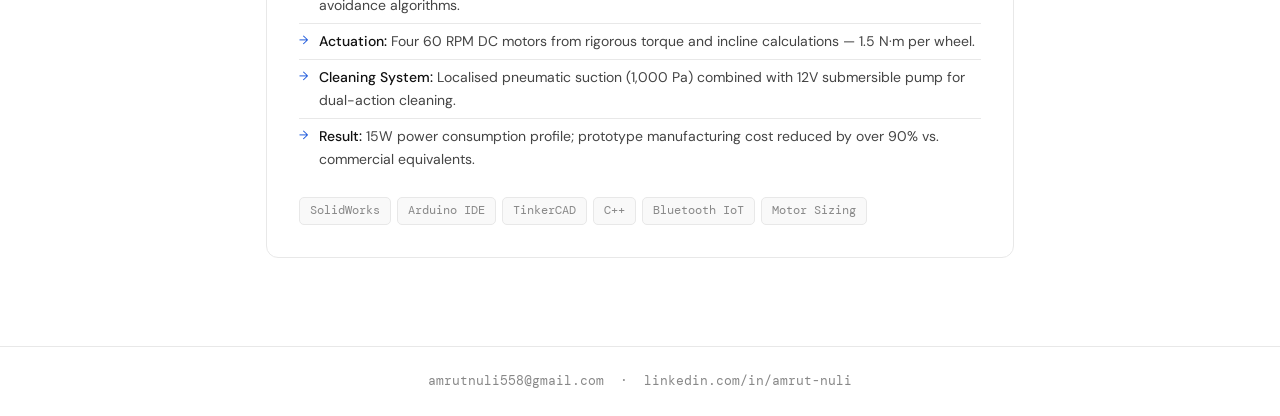
==== commit 0fcdc421: "Update academic-projects.html" ====
--- a/academic-projects.html
+++ b/academic-projects.html
@@ -44,7 +44,13 @@
       speeds, assess vibrational mode stability, and enhance dynamic response by integrating hybrid
       bearing technologies.
     </p>
-
+      <div class="tools-row">
+      <span class="tool-tag">SolidWorks</span>
+      <span class="tool-tag">ANSYS Workbench</span>
+      <span class="tool-tag">Modal Analysis</span>
+      <span class="tool-tag">Campbell Diagram</span>
+      <span class="tool-tag">Rotordynamics</span>
+    </div>
     <ul class="project-bullets">
       <li><strong>Hybrid Bearings:</strong> Explored replacement of conventional angular contact ball bearings with non-contact magnetic bearings to reduce friction, energy loss, and wear.</li>
       <li><strong>FEA &amp; Modal Analysis:</strong> SolidWorks 3D modelling + ANSYS Workbench static structural, modal analysis, and Campbell diagram stability analysis.</li>
@@ -52,14 +58,6 @@
       <li><strong>MAM Configuration:</strong> Magnetic-Angular-Magnetic hybrid identified as optimal — 18.38% reduction in peak mode deformation vs. conventional AAA baseline.</li>
       <li><strong>Frequency Optimization:</strong> Operating frequencies lowered by 4.59%, resulting in improved transmission efficiency.</li>
     </ul>
-
-    <div class="tools-row">
-      <span class="tool-tag">SolidWorks</span>
-      <span class="tool-tag">ANSYS Workbench</span>
-      <span class="tool-tag">Modal Analysis</span>
-      <span class="tool-tag">Campbell Diagram</span>
-      <span class="tool-tag">Rotordynamics</span>
-    </div>
     <a class="proj-link" href="https://www.papermark.com/view/cmmns9k390004l804e8iyvzvl" target="_blank">Full project report ↗</a>
   </div>
 
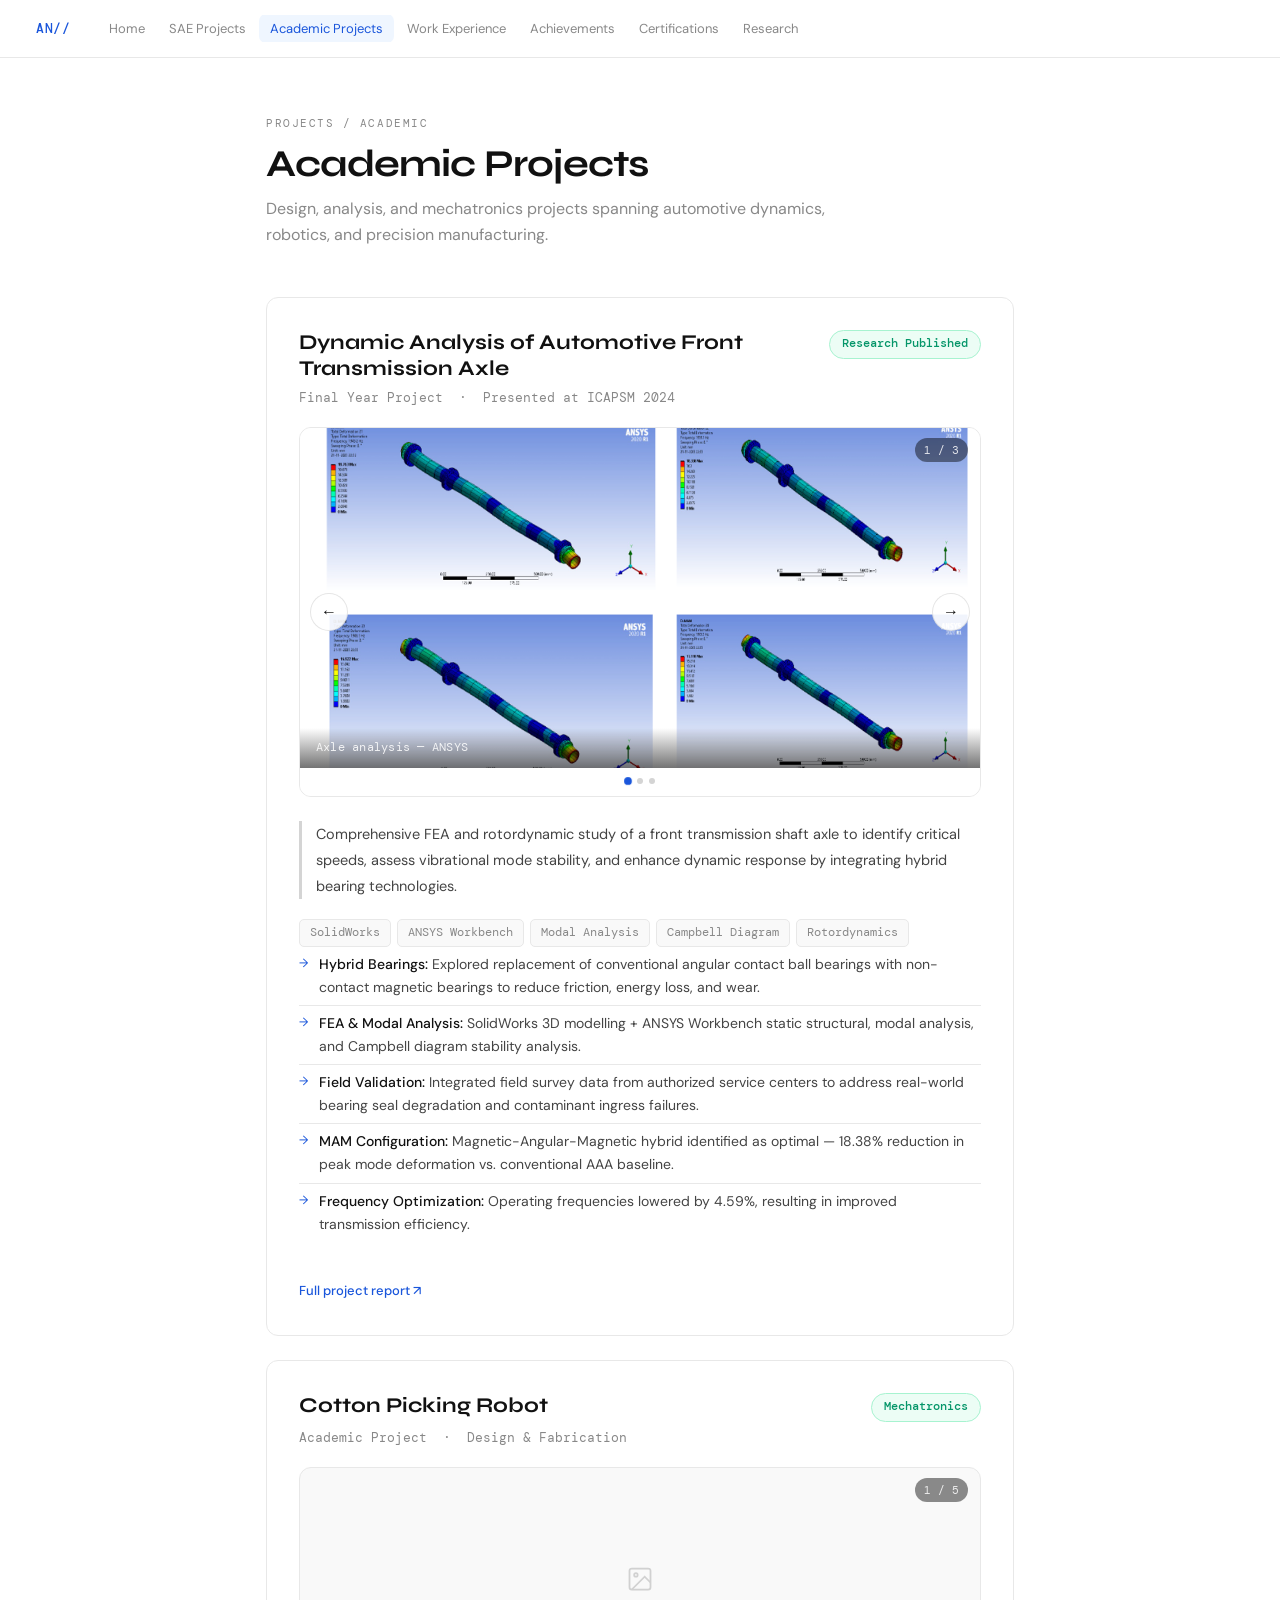
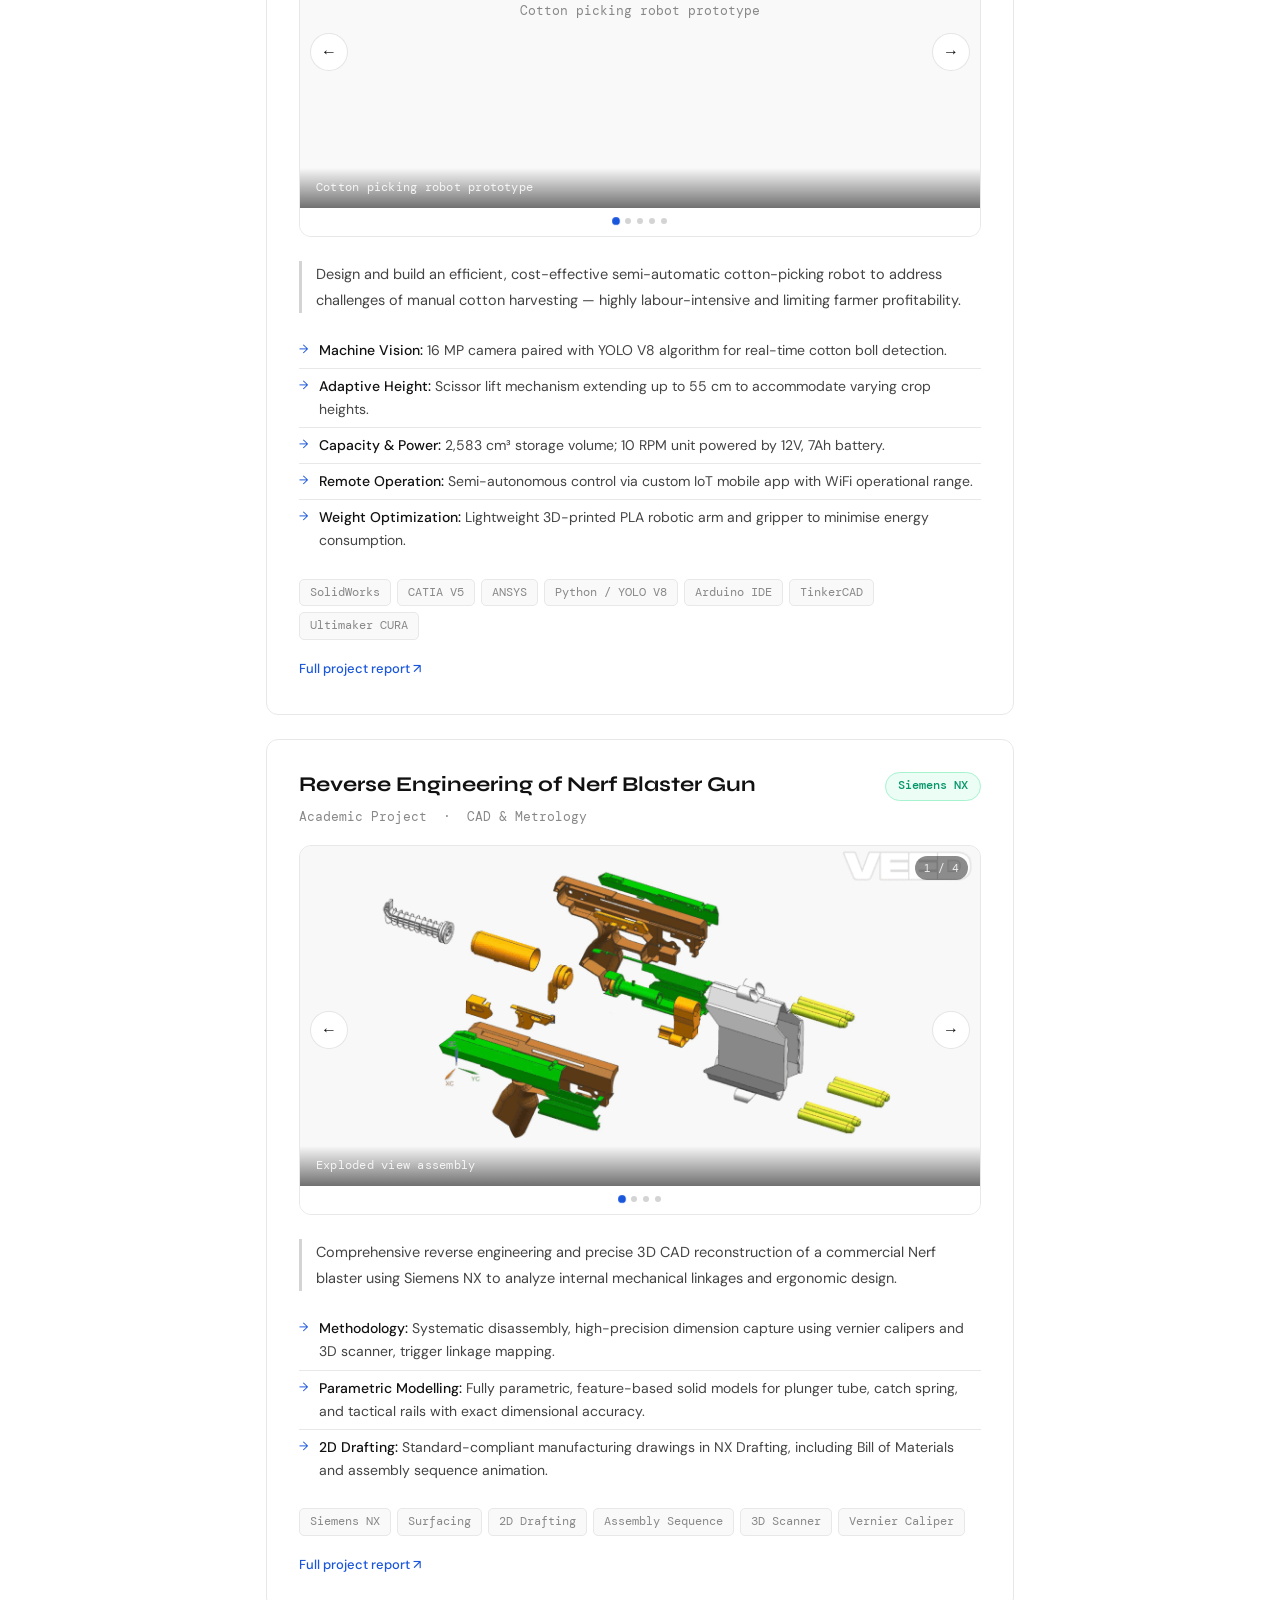
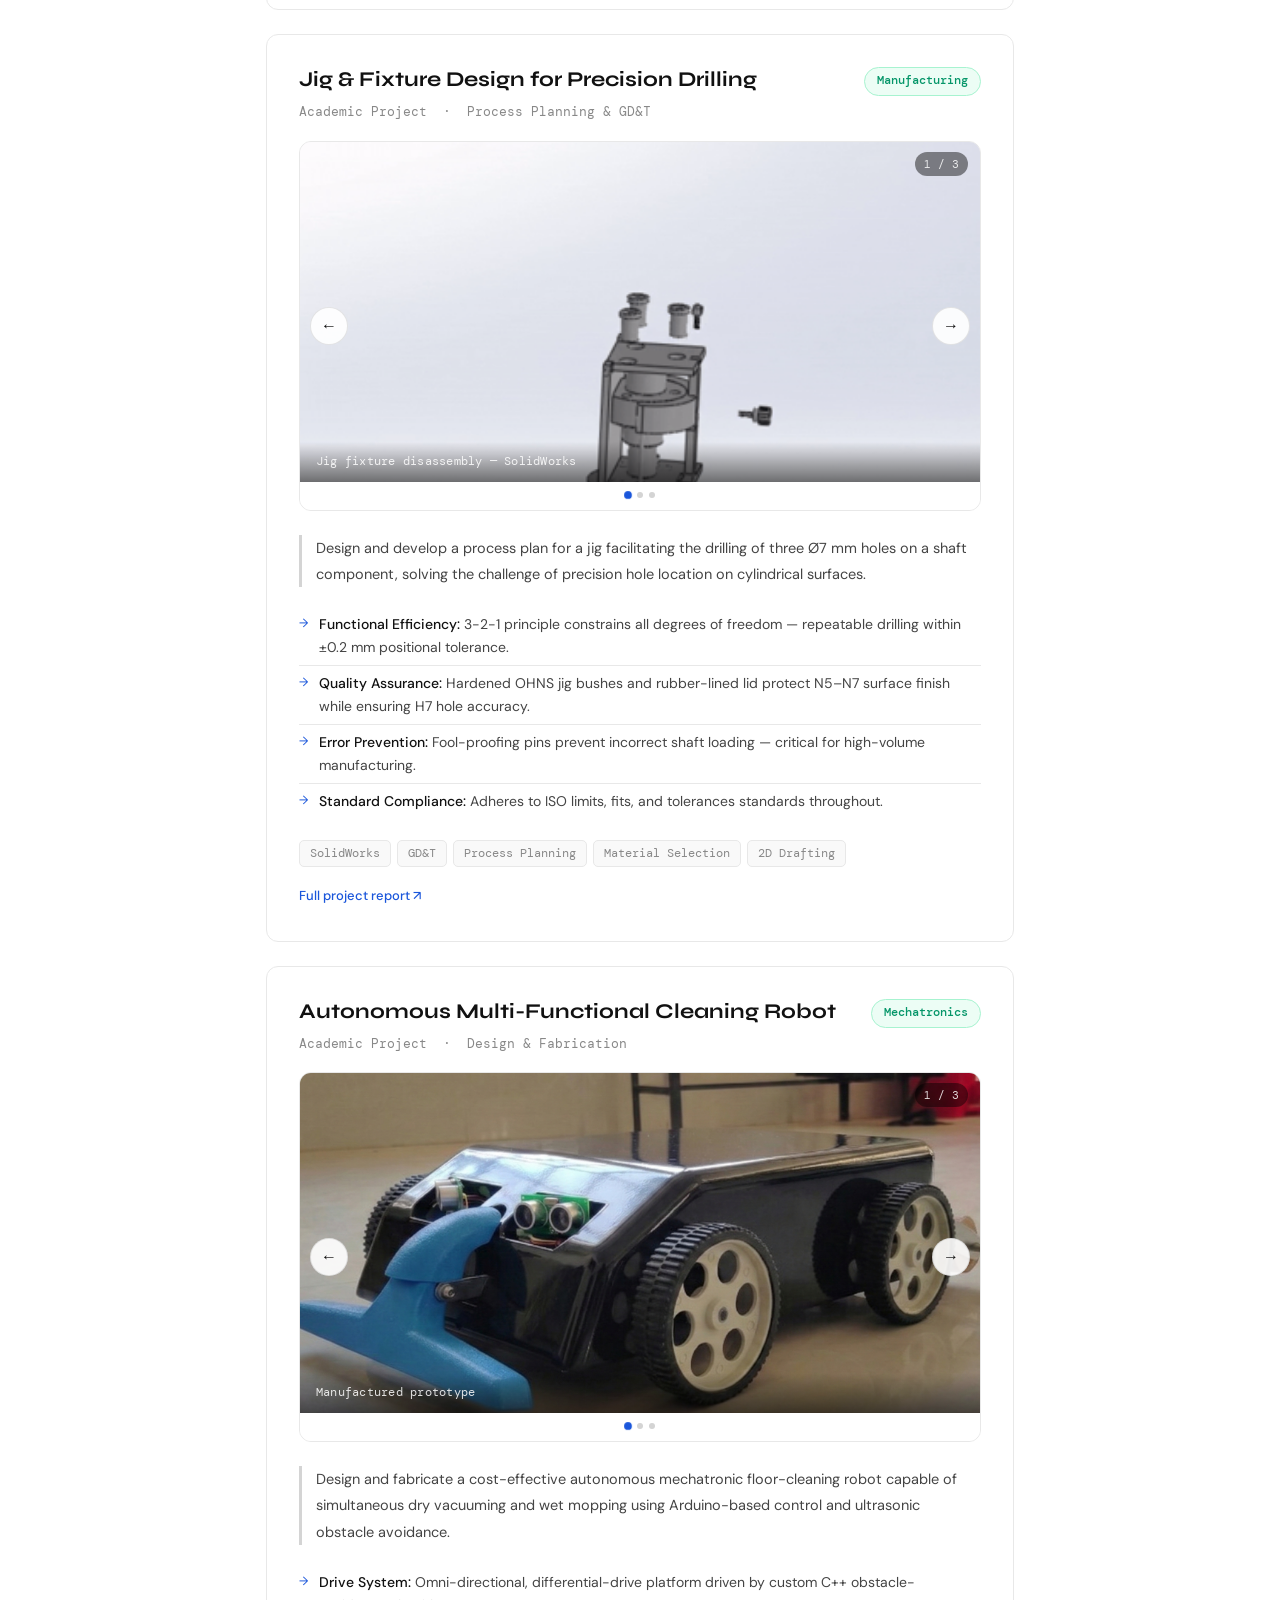
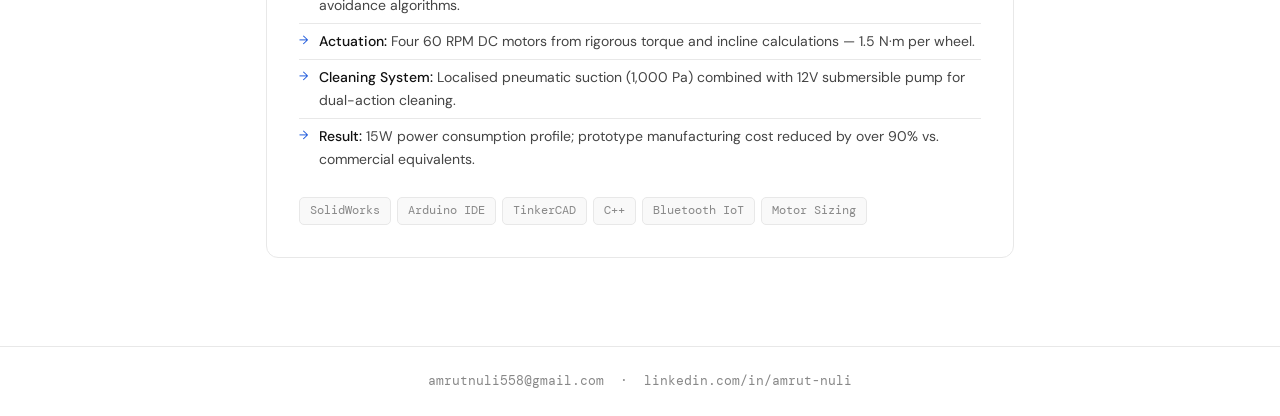
==== commit 7b14cd3f: "Update academic-projects.html" ====
--- a/academic-projects.html
+++ b/academic-projects.html
@@ -44,6 +44,7 @@
       speeds, assess vibrational mode stability, and enhance dynamic response by integrating hybrid
       bearing technologies.
     </p>
+    
       <div class="tools-row">
       <span class="tool-tag">SolidWorks</span>
       <span class="tool-tag">ANSYS Workbench</span>
@@ -51,6 +52,7 @@
       <span class="tool-tag">Campbell Diagram</span>
       <span class="tool-tag">Rotordynamics</span>
     </div>
+    
     <ul class="project-bullets">
       <li><strong>Hybrid Bearings:</strong> Explored replacement of conventional angular contact ball bearings with non-contact magnetic bearings to reduce friction, energy loss, and wear.</li>
       <li><strong>FEA &amp; Modal Analysis:</strong> SolidWorks 3D modelling + ANSYS Workbench static structural, modal analysis, and Campbell diagram stability analysis.</li>
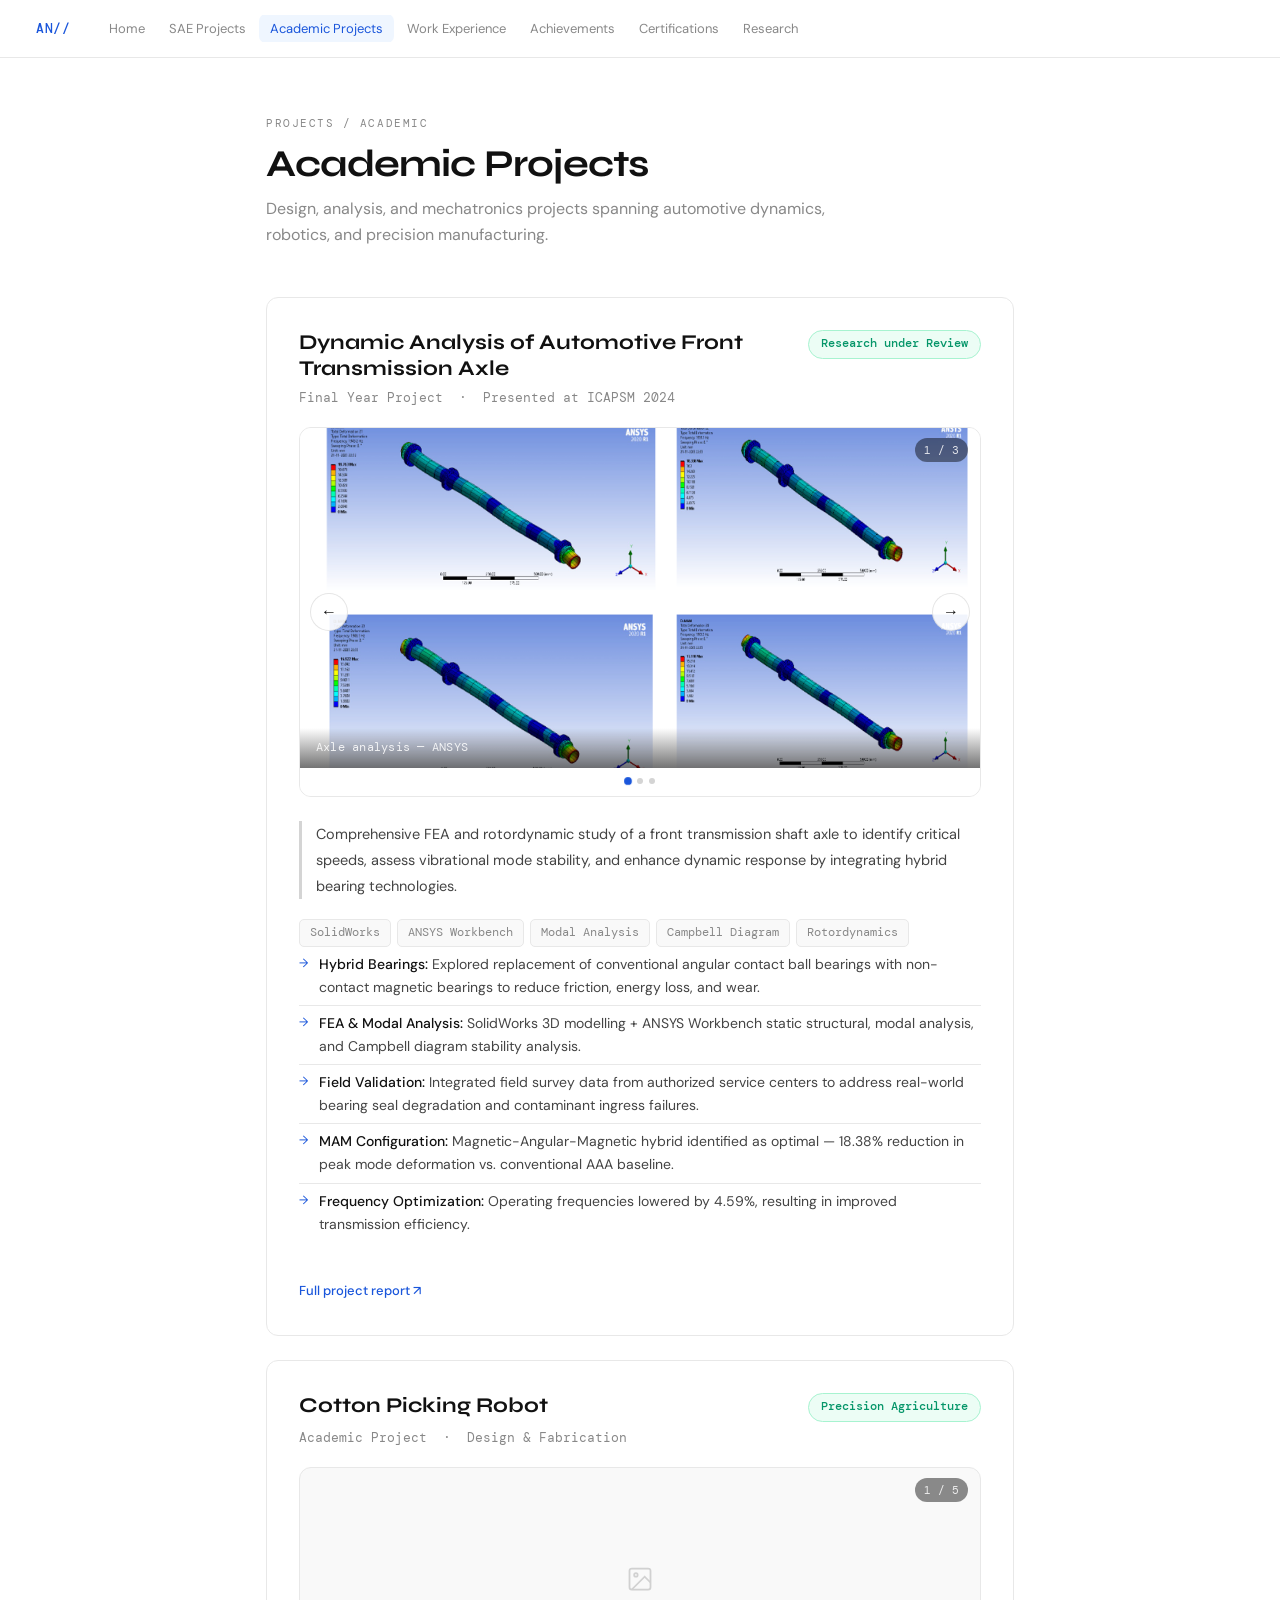
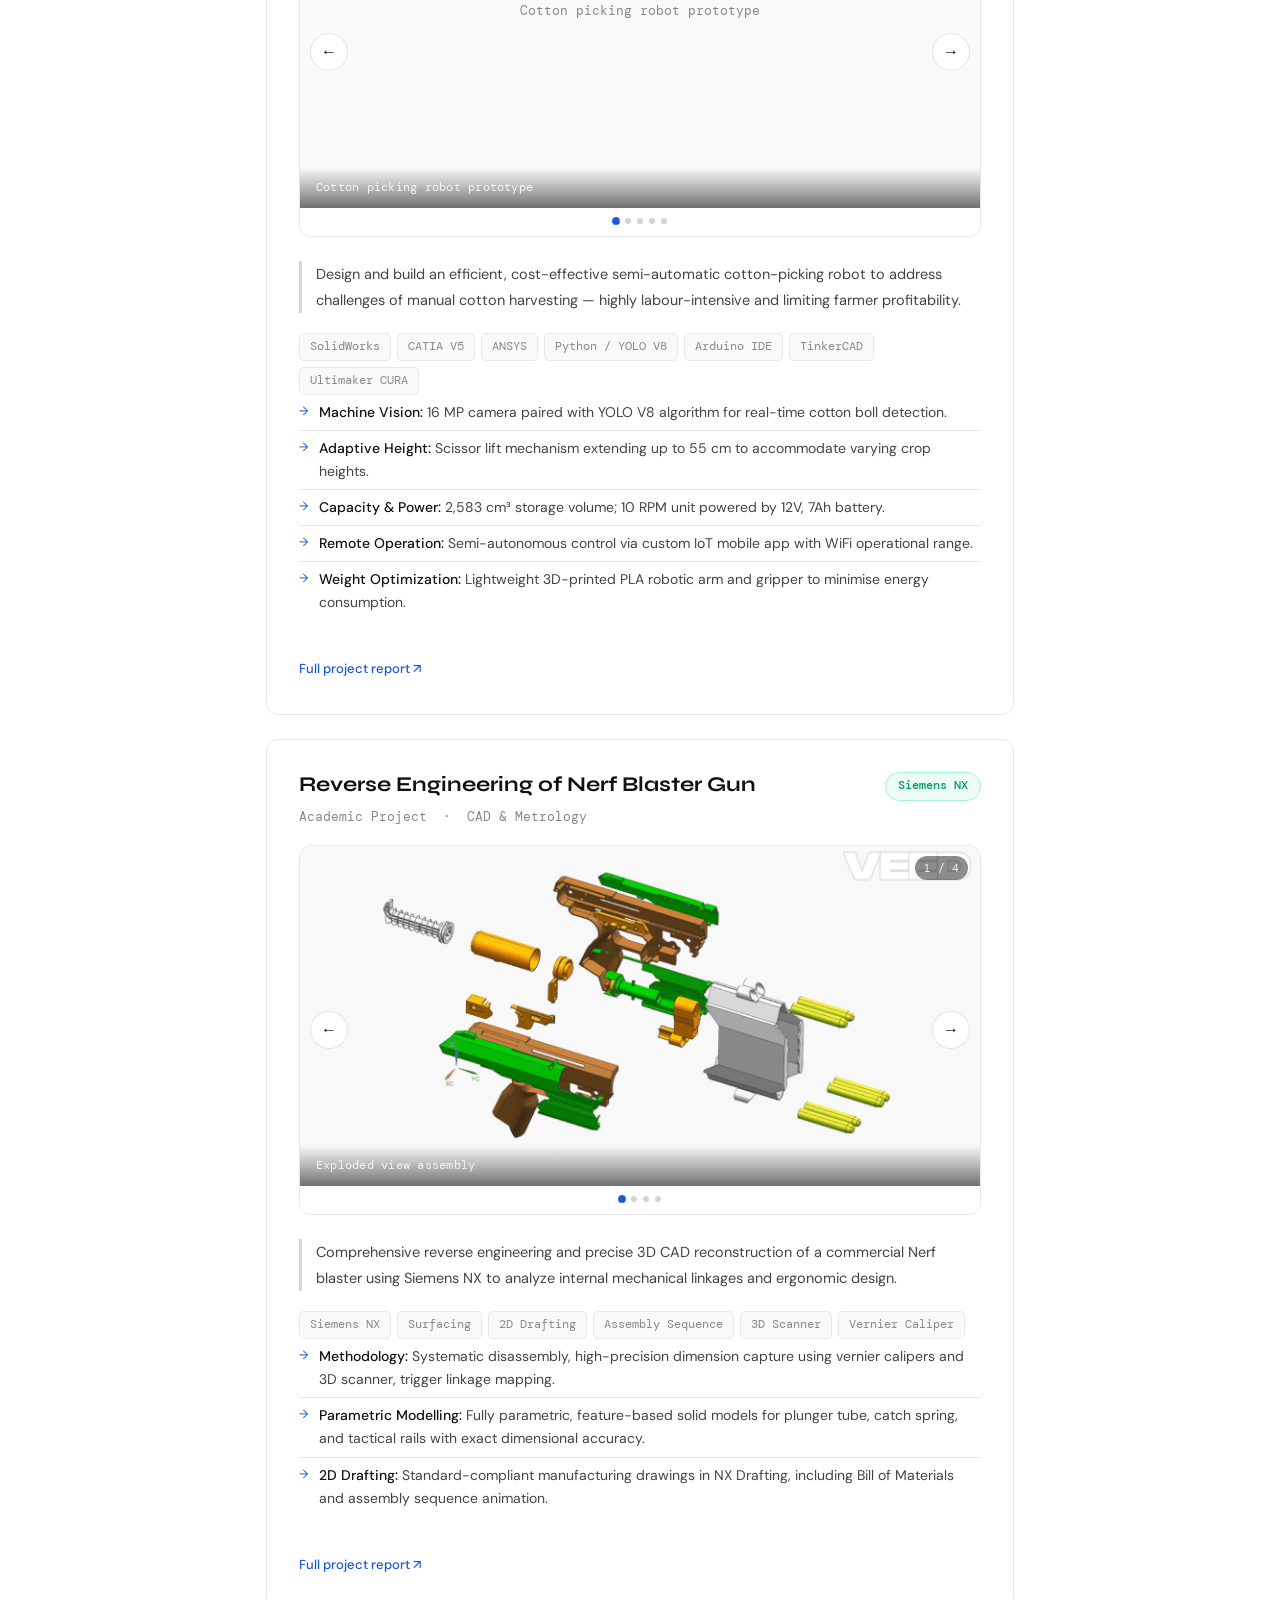
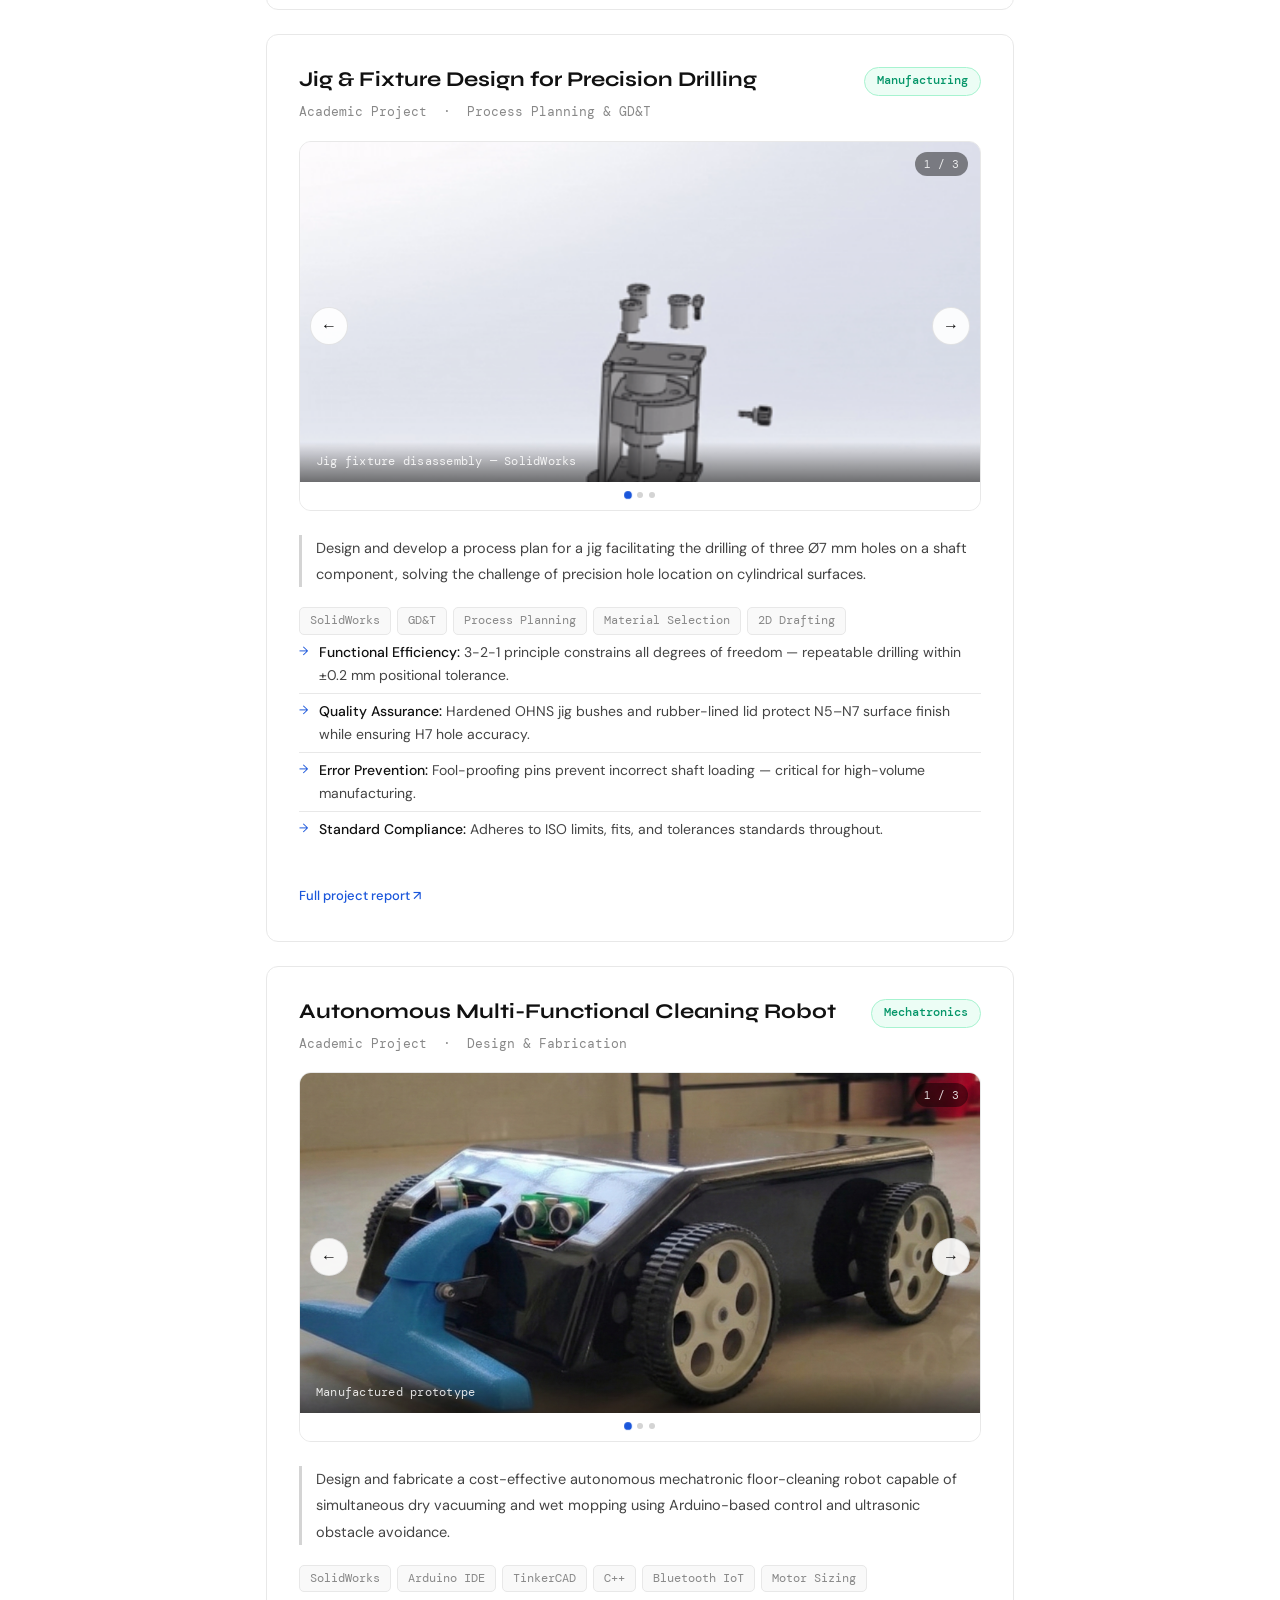
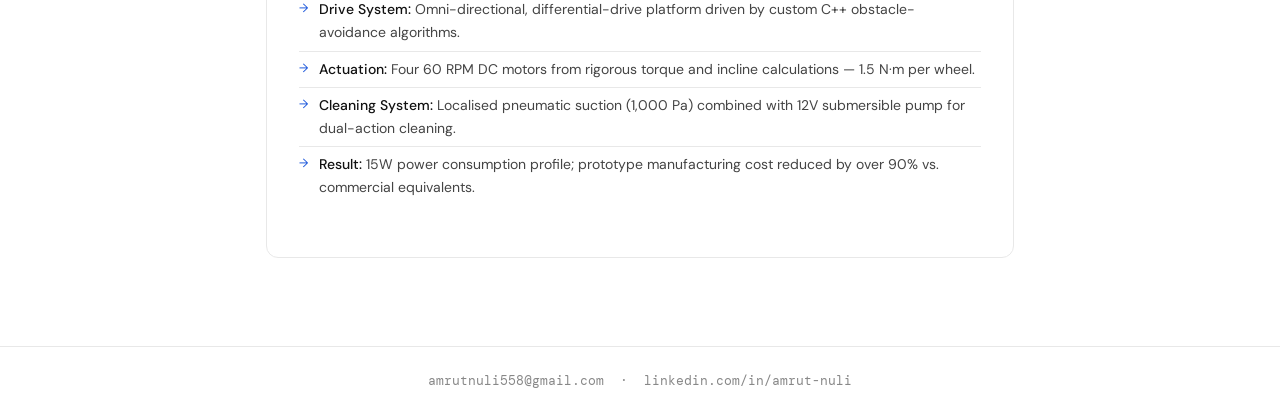
==== commit 2a0a1a71: "Update academic-projects.html" ====
--- a/academic-projects.html
+++ b/academic-projects.html
@@ -33,7 +33,7 @@
   <div class="project-card">
     <div class="project-header">
       <div class="project-title">Dynamic Analysis of Automotive Front Transmission Axle</div>
-      <div class="project-rank green">Research Published</div>
+      <div class="project-rank green">Research under Review</div>
     </div>
     <div class="project-date">Final Year Project &nbsp;·&nbsp; Presented at ICAPSM 2024</div>
 
@@ -67,7 +67,7 @@
   <div class="project-card">
     <div class="project-header">
       <div class="project-title">Cotton Picking Robot</div>
-      <div class="project-rank green">Mechatronics</div>
+      <div class="project-rank green">Precision Agriculture</div>
     </div>
     <div class="project-date">Academic Project &nbsp;·&nbsp; Design &amp; Fabrication</div>
 
@@ -77,16 +77,8 @@
       Design and build an efficient, cost-effective semi-automatic cotton-picking robot to address
       challenges of manual cotton harvesting — highly labour-intensive and limiting farmer profitability.
     </p>
-
-    <ul class="project-bullets">
-      <li><strong>Machine Vision:</strong> 16 MP camera paired with YOLO V8 algorithm for real-time cotton boll detection.</li>
-      <li><strong>Adaptive Height:</strong> Scissor lift mechanism extending up to 55 cm to accommodate varying crop heights.</li>
-      <li><strong>Capacity &amp; Power:</strong> 2,583 cm³ storage volume; 10 RPM unit powered by 12V, 7Ah battery.</li>
-      <li><strong>Remote Operation:</strong> Semi-autonomous control via custom IoT mobile app with WiFi operational range.</li>
-      <li><strong>Weight Optimization:</strong> Lightweight 3D-printed PLA robotic arm and gripper to minimise energy consumption.</li>
-    </ul>
-
-    <div class="tools-row">
+    
+<div class="tools-row">
       <span class="tool-tag">SolidWorks</span>
       <span class="tool-tag">CATIA V5</span>
       <span class="tool-tag">ANSYS</span>
@@ -95,6 +87,15 @@
       <span class="tool-tag">TinkerCAD</span>
       <span class="tool-tag">Ultimaker CURA</span>
     </div>
+    
+    <ul class="project-bullets">
+      <li><strong>Machine Vision:</strong> 16 MP camera paired with YOLO V8 algorithm for real-time cotton boll detection.</li>
+      <li><strong>Adaptive Height:</strong> Scissor lift mechanism extending up to 55 cm to accommodate varying crop heights.</li>
+      <li><strong>Capacity &amp; Power:</strong> 2,583 cm³ storage volume; 10 RPM unit powered by 12V, 7Ah battery.</li>
+      <li><strong>Remote Operation:</strong> Semi-autonomous control via custom IoT mobile app with WiFi operational range.</li>
+      <li><strong>Weight Optimization:</strong> Lightweight 3D-printed PLA robotic arm and gripper to minimise energy consumption.</li>
+    </ul>
+
     <a class="proj-link" href="https://www.papermark.com/view/cmmnqycy70001i90438n8dvkn" target="_blank">Full project report ↗</a>
   </div>
 
@@ -112,13 +113,7 @@
       Comprehensive reverse engineering and precise 3D CAD reconstruction of a commercial Nerf blaster
       using Siemens NX to analyze internal mechanical linkages and ergonomic design.
     </p>
-
-    <ul class="project-bullets">
-      <li><strong>Methodology:</strong> Systematic disassembly, high-precision dimension capture using vernier calipers and 3D scanner, trigger linkage mapping.</li>
-      <li><strong>Parametric Modelling:</strong> Fully parametric, feature-based solid models for plunger tube, catch spring, and tactical rails with exact dimensional accuracy.</li>
-      <li><strong>2D Drafting:</strong> Standard-compliant manufacturing drawings in NX Drafting, including Bill of Materials and assembly sequence animation.</li>
-    </ul>
-
+    
     <div class="tools-row">
       <span class="tool-tag">Siemens NX</span>
       <span class="tool-tag">Surfacing</span>
@@ -127,6 +122,13 @@
       <span class="tool-tag">3D Scanner</span>
       <span class="tool-tag">Vernier Caliper</span>
     </div>
+    
+    <ul class="project-bullets">
+      <li><strong>Methodology:</strong> Systematic disassembly, high-precision dimension capture using vernier calipers and 3D scanner, trigger linkage mapping.</li>
+      <li><strong>Parametric Modelling:</strong> Fully parametric, feature-based solid models for plunger tube, catch spring, and tactical rails with exact dimensional accuracy.</li>
+      <li><strong>2D Drafting:</strong> Standard-compliant manufacturing drawings in NX Drafting, including Bill of Materials and assembly sequence animation.</li>
+    </ul>
+
     <a class="proj-link" href="https://www.papermark.com/view/cmmojosbc0001l804fc6xak72" target="_blank">Full project report ↗</a>
   </div>
 
@@ -145,6 +147,14 @@
       shaft component, solving the challenge of precision hole location on cylindrical surfaces.
     </p>
 
+    <div class="tools-row">
+      <span class="tool-tag">SolidWorks</span>
+      <span class="tool-tag">GD&amp;T</span>
+      <span class="tool-tag">Process Planning</span>
+      <span class="tool-tag">Material Selection</span>
+      <span class="tool-tag">2D Drafting</span>
+    </div>
+    
     <ul class="project-bullets">
       <li><strong>Functional Efficiency:</strong> 3-2-1 principle constrains all degrees of freedom — repeatable drilling within ±0.2 mm positional tolerance.</li>
       <li><strong>Quality Assurance:</strong> Hardened OHNS jig bushes and rubber-lined lid protect N5–N7 surface finish while ensuring H7 hole accuracy.</li>
@@ -152,13 +162,6 @@
       <li><strong>Standard Compliance:</strong> Adheres to ISO limits, fits, and tolerances standards throughout.</li>
     </ul>
 
-    <div class="tools-row">
-      <span class="tool-tag">SolidWorks</span>
-      <span class="tool-tag">GD&amp;T</span>
-      <span class="tool-tag">Process Planning</span>
-      <span class="tool-tag">Material Selection</span>
-      <span class="tool-tag">2D Drafting</span>
-    </div>
     <a class="proj-link" href="https://www.papermark.com/view/cmmnr9swg000ojn04rv2bzwp2" target="_blank">Full project report ↗</a>
   </div>
 
@@ -176,13 +179,6 @@
       Design and fabricate a cost-effective autonomous mechatronic floor-cleaning robot capable of
       simultaneous dry vacuuming and wet mopping using Arduino-based control and ultrasonic obstacle avoidance.
     </p>
-
-    <ul class="project-bullets">
-      <li><strong>Drive System:</strong> Omni-directional, differential-drive platform driven by custom C++ obstacle-avoidance algorithms.</li>
-      <li><strong>Actuation:</strong> Four 60 RPM DC motors from rigorous torque and incline calculations — 1.5 N·m per wheel.</li>
-      <li><strong>Cleaning System:</strong> Localised pneumatic suction (1,000 Pa) combined with 12V submersible pump for dual-action cleaning.</li>
-      <li><strong>Result:</strong> 15W power consumption profile; prototype manufacturing cost reduced by over 90% vs. commercial equivalents.</li>
-    </ul>
 
     <div class="tools-row">
       <span class="tool-tag">SolidWorks</span>
@@ -192,6 +188,14 @@
       <span class="tool-tag">Bluetooth IoT</span>
       <span class="tool-tag">Motor Sizing</span>
     </div>
+    
+    <ul class="project-bullets">
+      <li><strong>Drive System:</strong> Omni-directional, differential-drive platform driven by custom C++ obstacle-avoidance algorithms.</li>
+      <li><strong>Actuation:</strong> Four 60 RPM DC motors from rigorous torque and incline calculations — 1.5 N·m per wheel.</li>
+      <li><strong>Cleaning System:</strong> Localised pneumatic suction (1,000 Pa) combined with 12V submersible pump for dual-action cleaning.</li>
+      <li><strong>Result:</strong> 15W power consumption profile; prototype manufacturing cost reduced by over 90% vs. commercial equivalents.</li>
+    </ul>
+
   </div>
 
 </main>
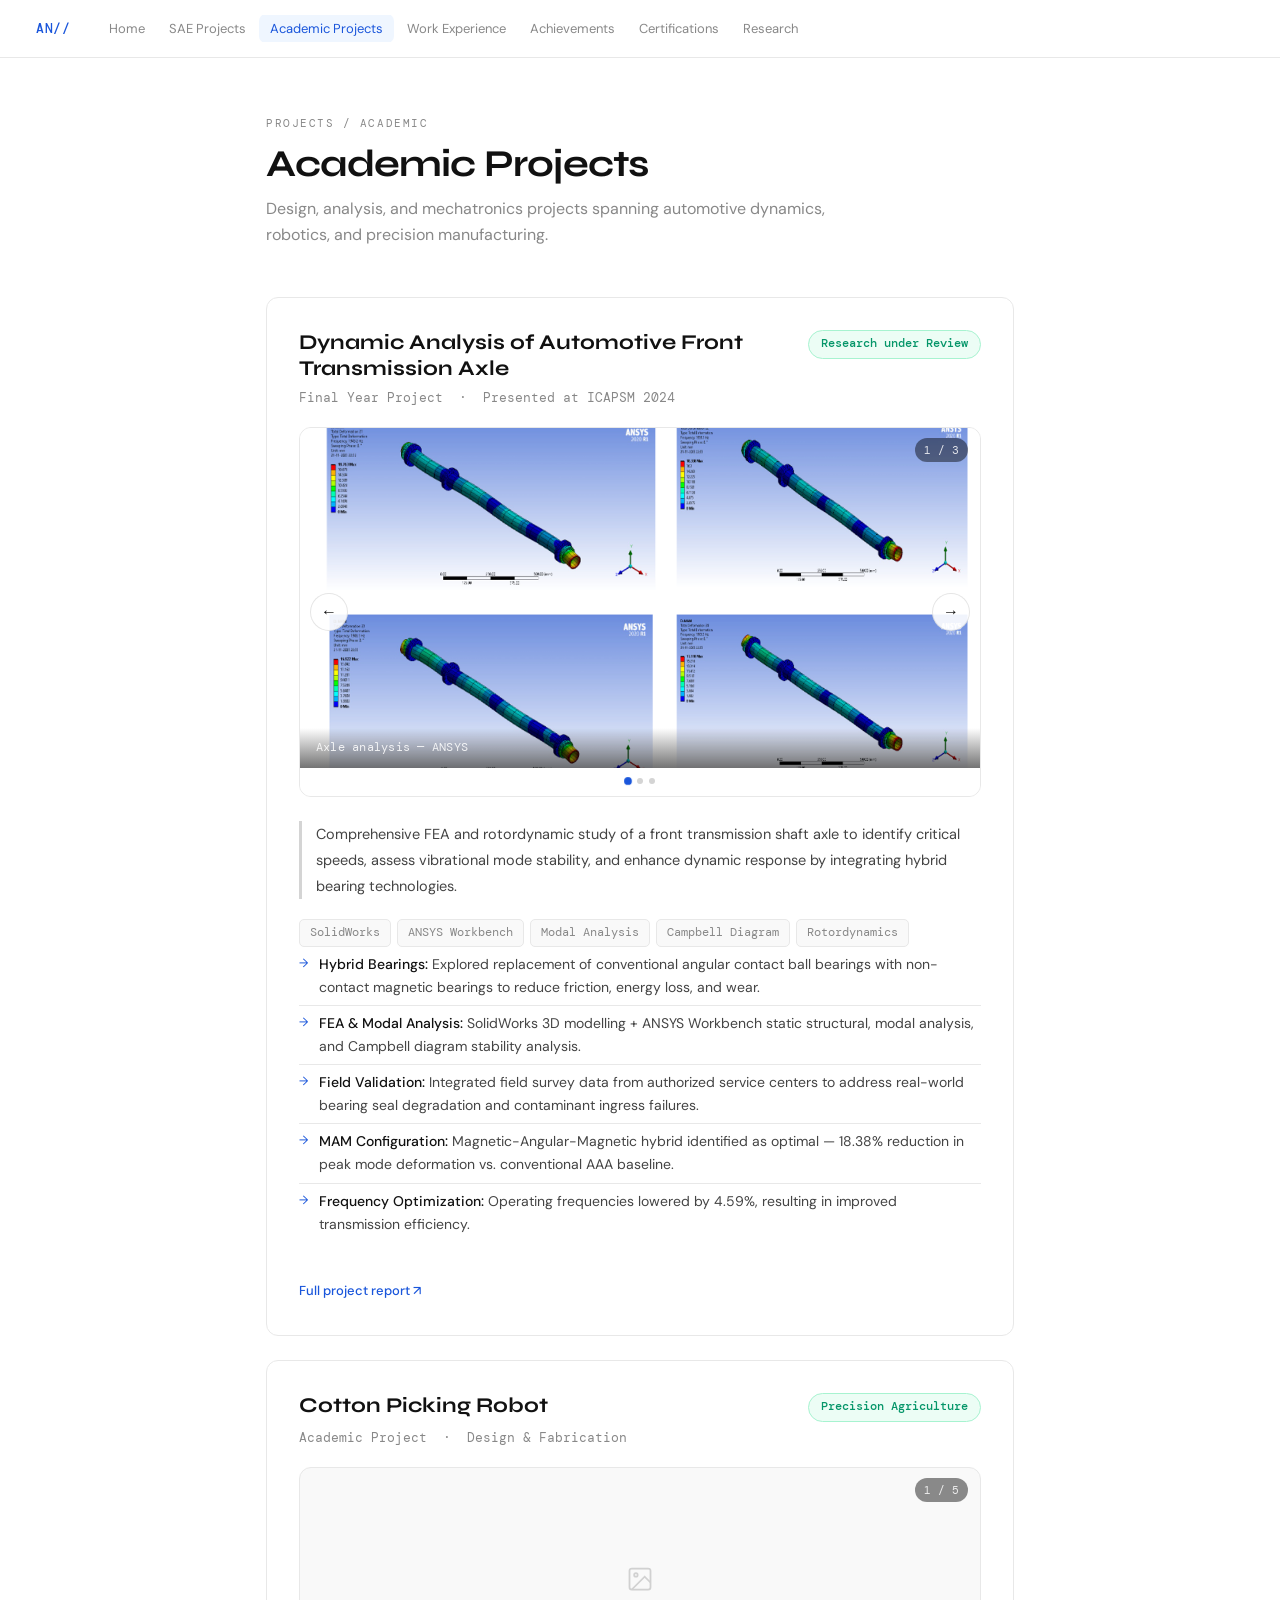
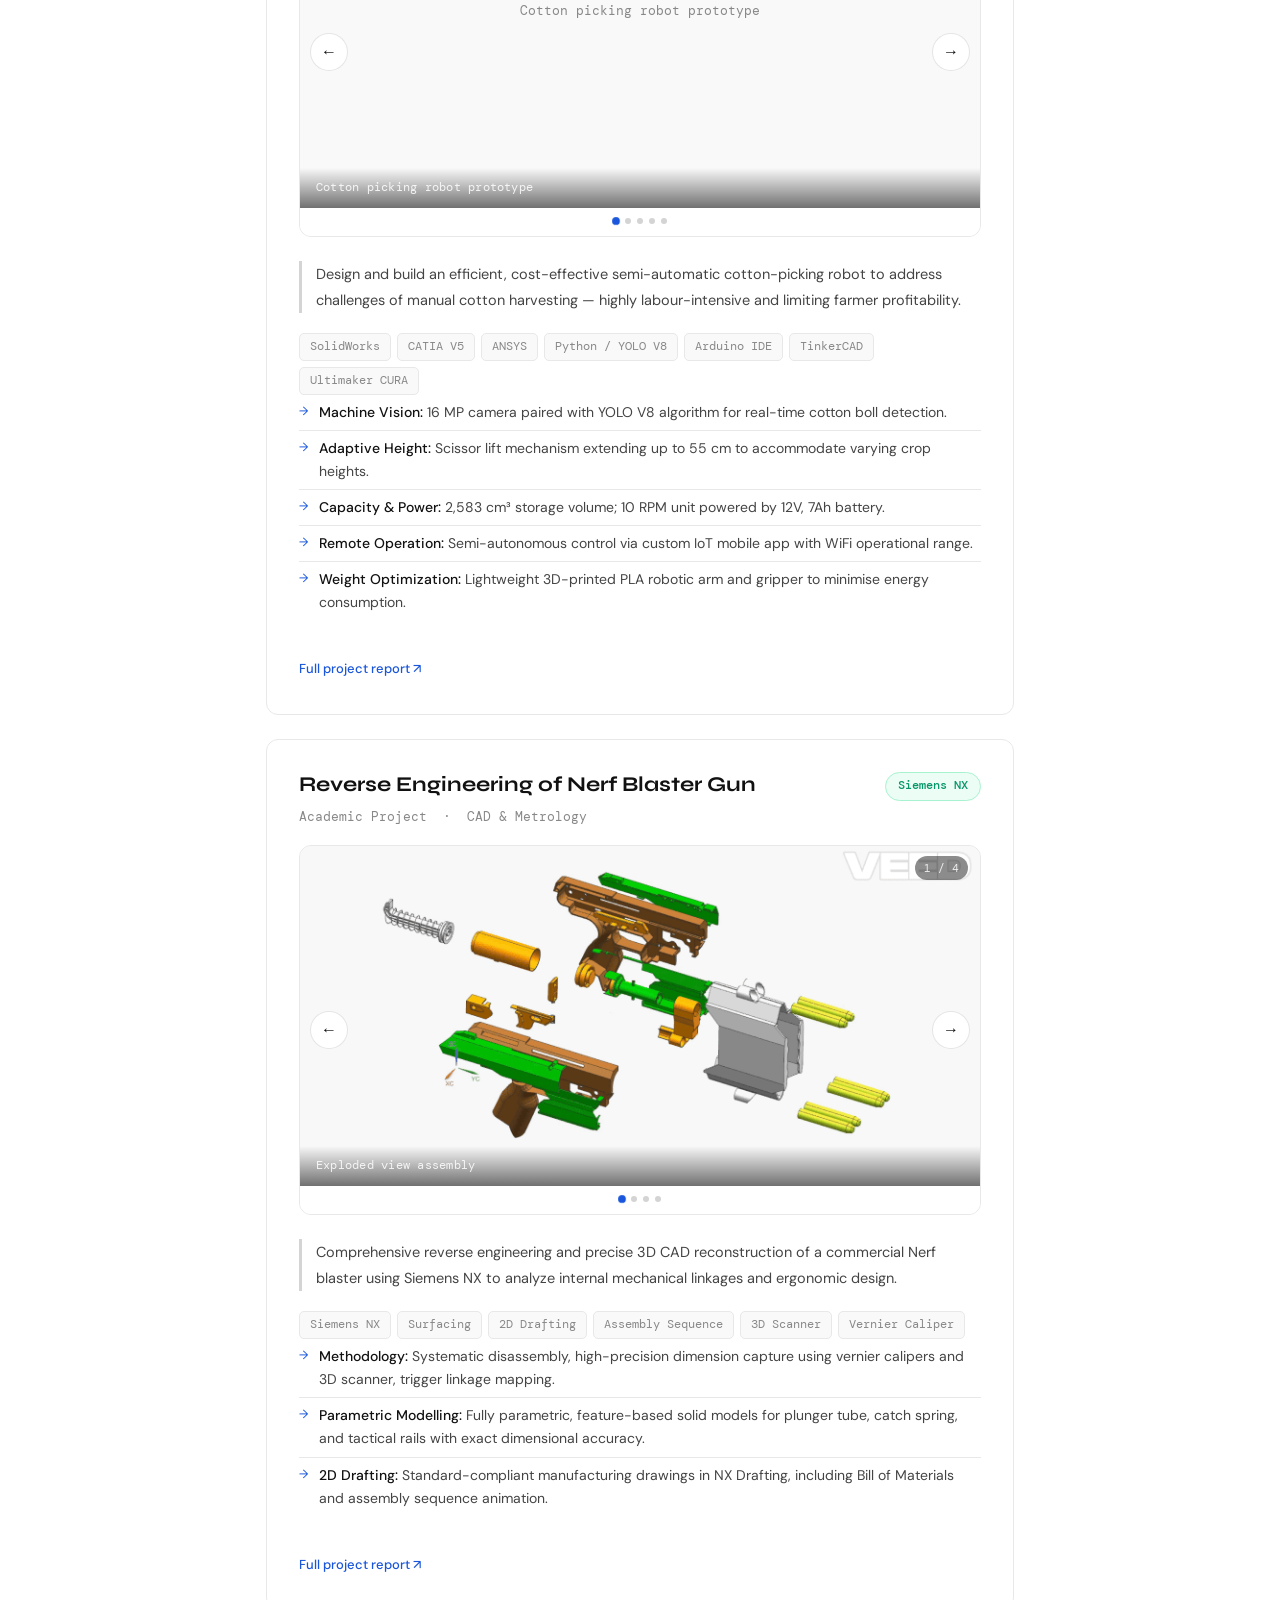
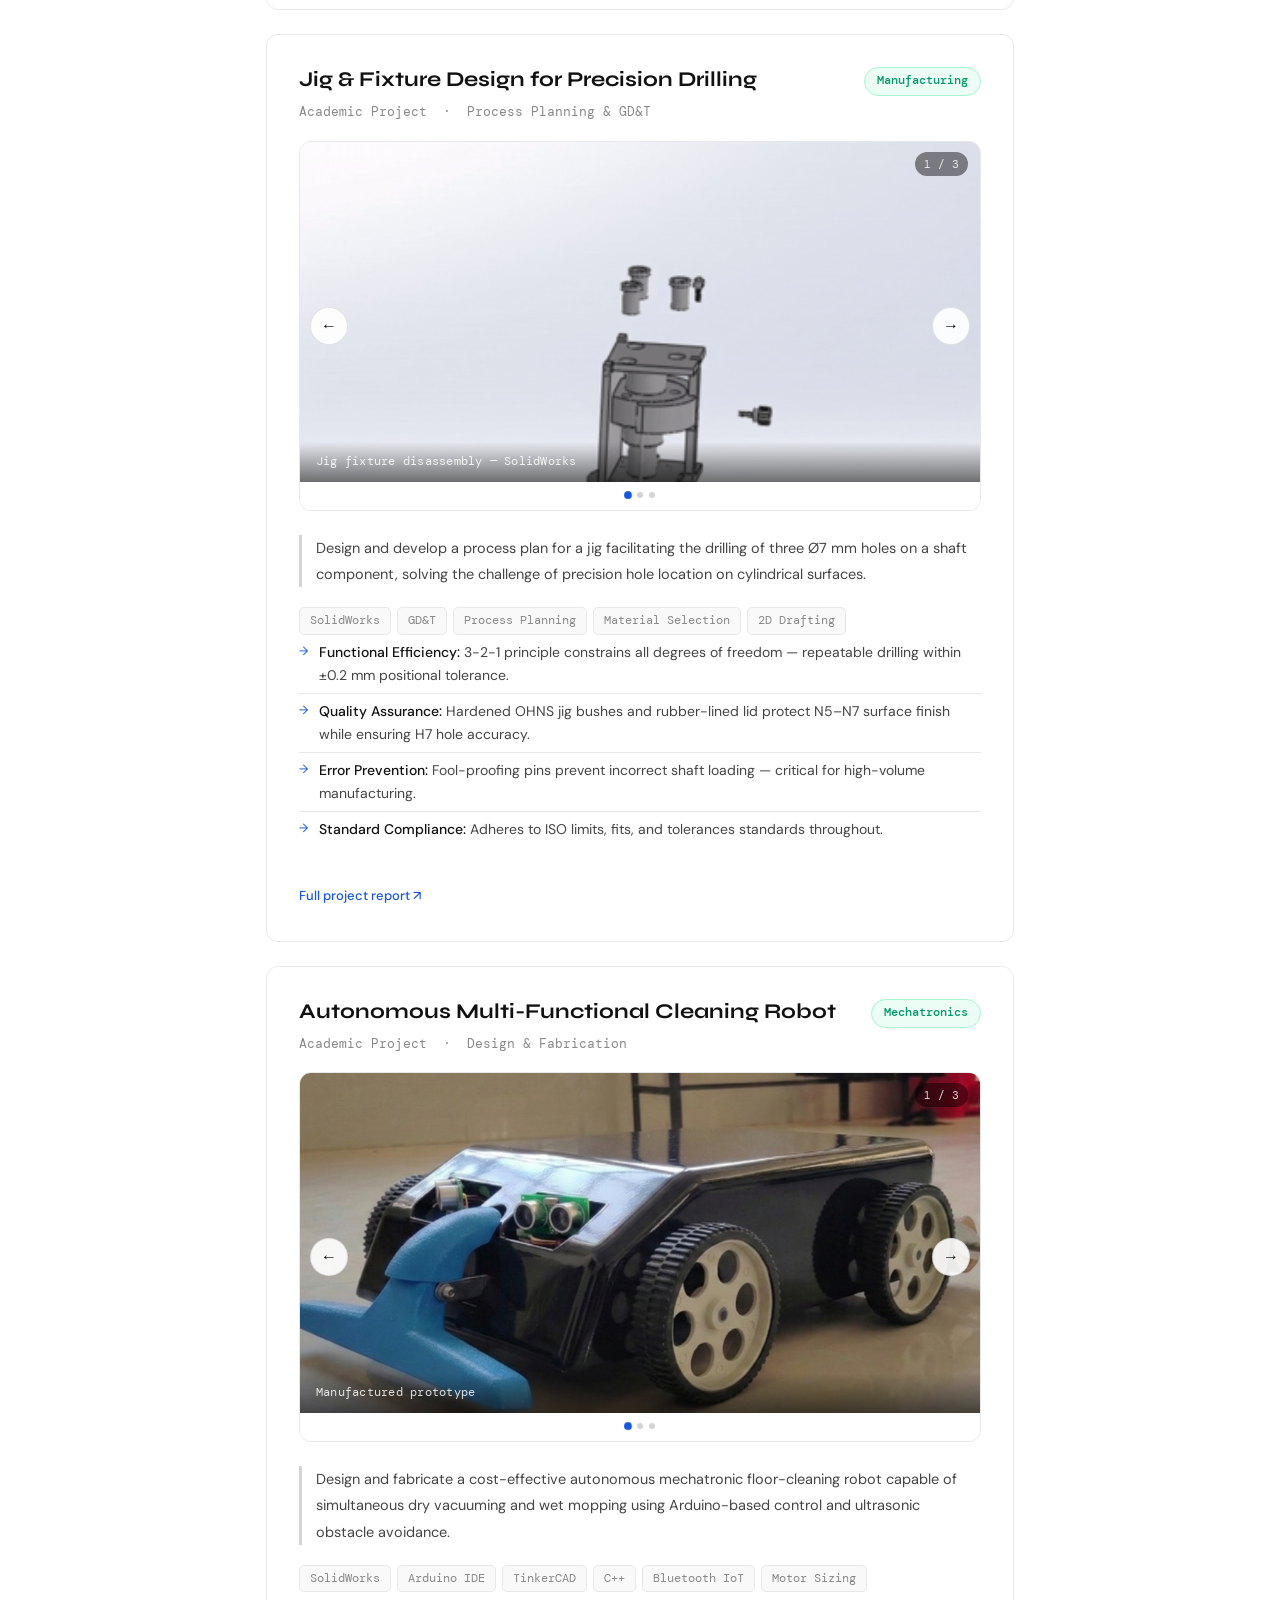
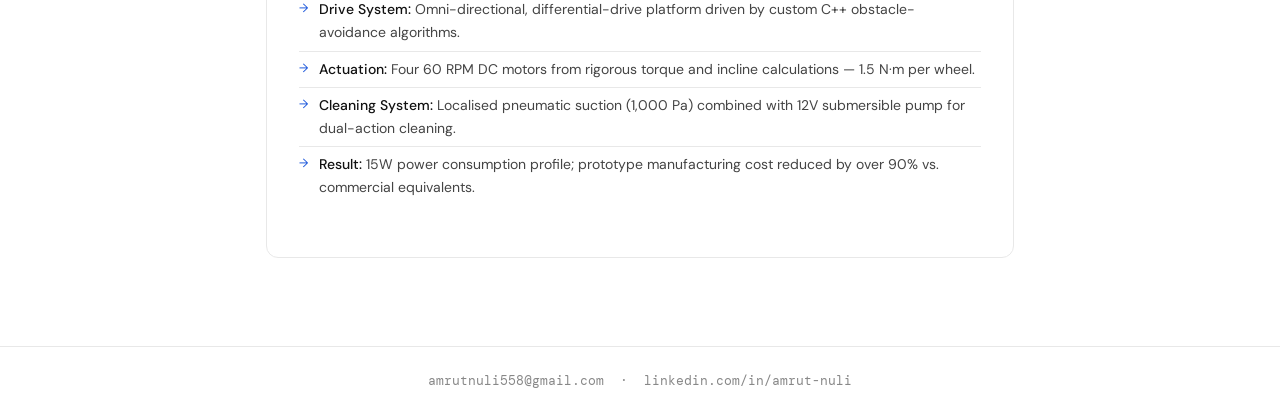
==== commit 921d6619: "Update academic-projects.html" ====
--- a/academic-projects.html
+++ b/academic-projects.html
@@ -46,11 +46,13 @@
     </p>
     
       <div class="tools-row">
+        
       <span class="tool-tag">SolidWorks</span>
       <span class="tool-tag">ANSYS Workbench</span>
       <span class="tool-tag">Modal Analysis</span>
       <span class="tool-tag">Campbell Diagram</span>
       <span class="tool-tag">Rotordynamics</span>
+        
     </div>
     
     <ul class="project-bullets">
@@ -79,6 +81,7 @@
     </p>
     
 <div class="tools-row">
+  
       <span class="tool-tag">SolidWorks</span>
       <span class="tool-tag">CATIA V5</span>
       <span class="tool-tag">ANSYS</span>
@@ -86,6 +89,7 @@
       <span class="tool-tag">Arduino IDE</span>
       <span class="tool-tag">TinkerCAD</span>
       <span class="tool-tag">Ultimaker CURA</span>
+  
     </div>
     
     <ul class="project-bullets">
@@ -115,12 +119,14 @@
     </p>
     
     <div class="tools-row">
+      
       <span class="tool-tag">Siemens NX</span>
       <span class="tool-tag">Surfacing</span>
       <span class="tool-tag">2D Drafting</span>
       <span class="tool-tag">Assembly Sequence</span>
       <span class="tool-tag">3D Scanner</span>
       <span class="tool-tag">Vernier Caliper</span>
+      
     </div>
     
     <ul class="project-bullets">
@@ -148,11 +154,13 @@
     </p>
 
     <div class="tools-row">
+      
       <span class="tool-tag">SolidWorks</span>
       <span class="tool-tag">GD&amp;T</span>
       <span class="tool-tag">Process Planning</span>
       <span class="tool-tag">Material Selection</span>
       <span class="tool-tag">2D Drafting</span>
+      
     </div>
     
     <ul class="project-bullets">
@@ -181,12 +189,14 @@
     </p>
 
     <div class="tools-row">
+      
       <span class="tool-tag">SolidWorks</span>
       <span class="tool-tag">Arduino IDE</span>
       <span class="tool-tag">TinkerCAD</span>
       <span class="tool-tag">C++</span>
       <span class="tool-tag">Bluetooth IoT</span>
       <span class="tool-tag">Motor Sizing</span>
+      
     </div>
     
     <ul class="project-bullets">
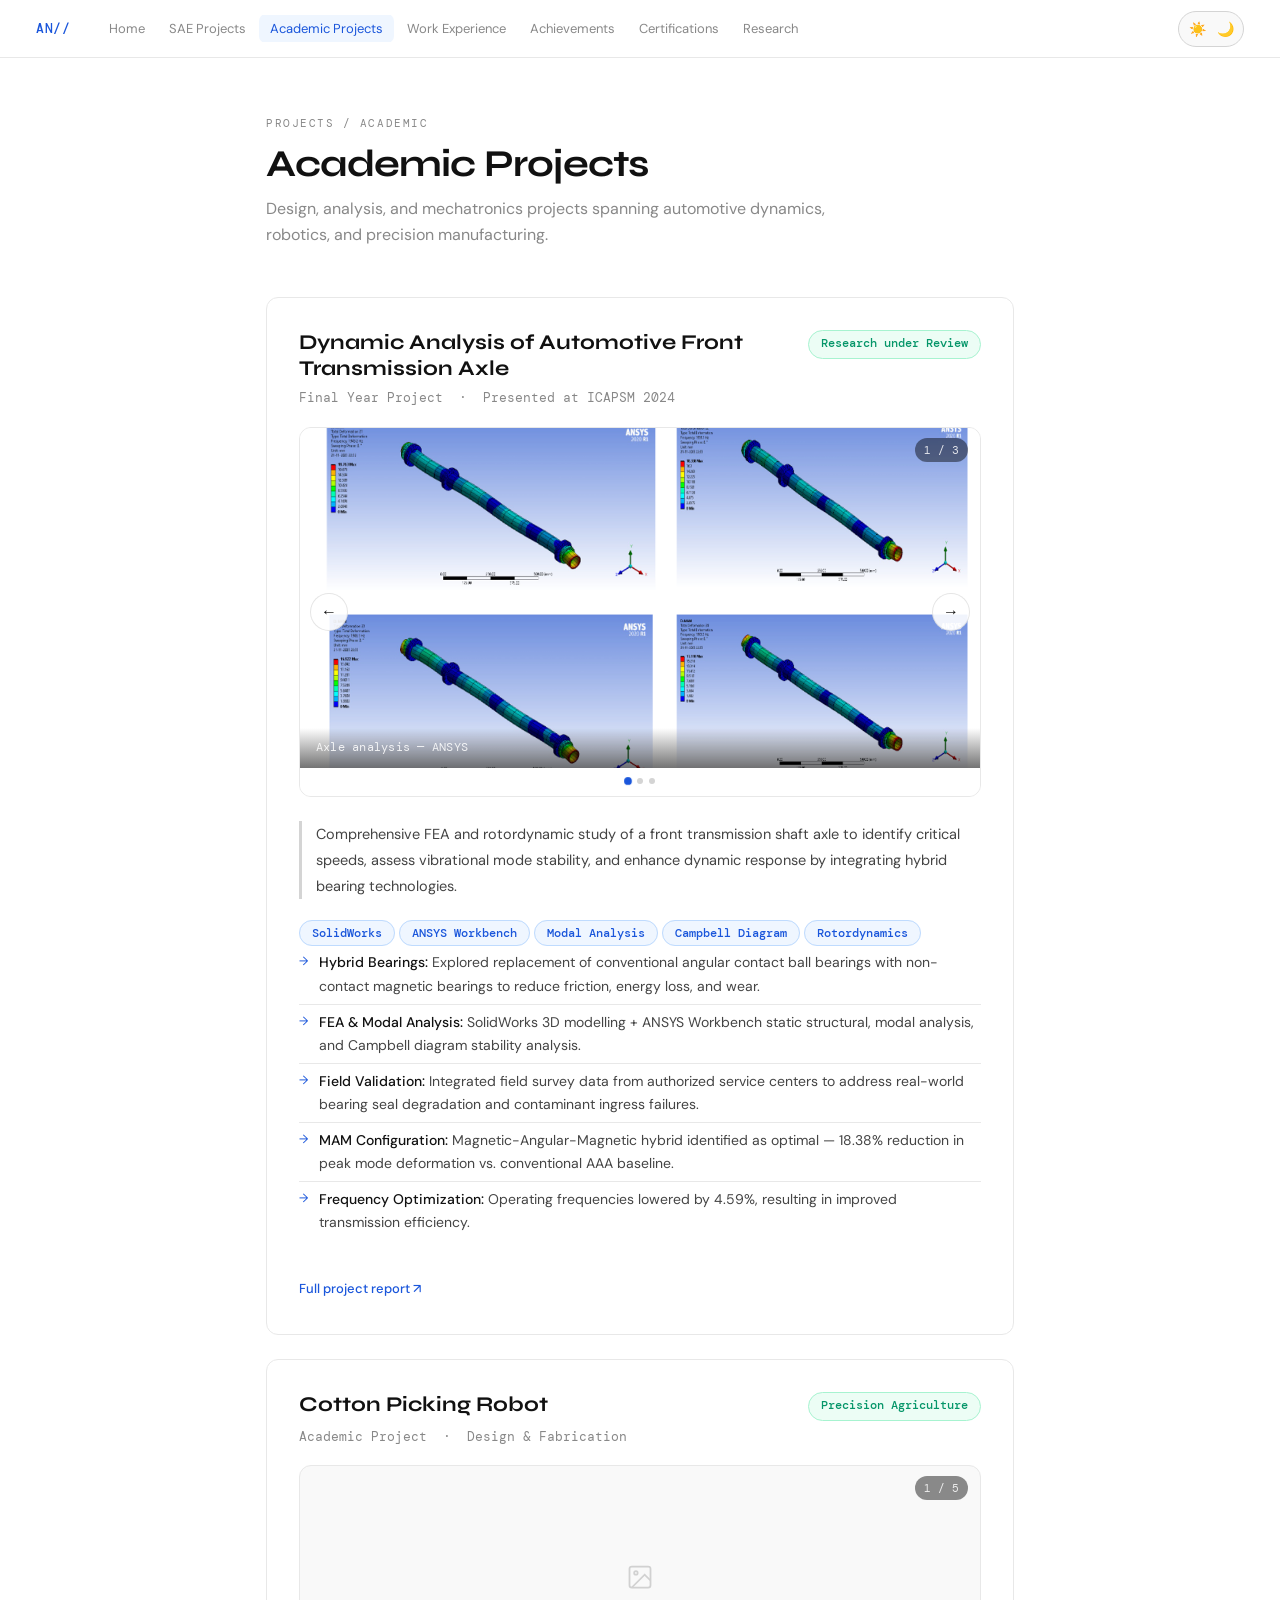
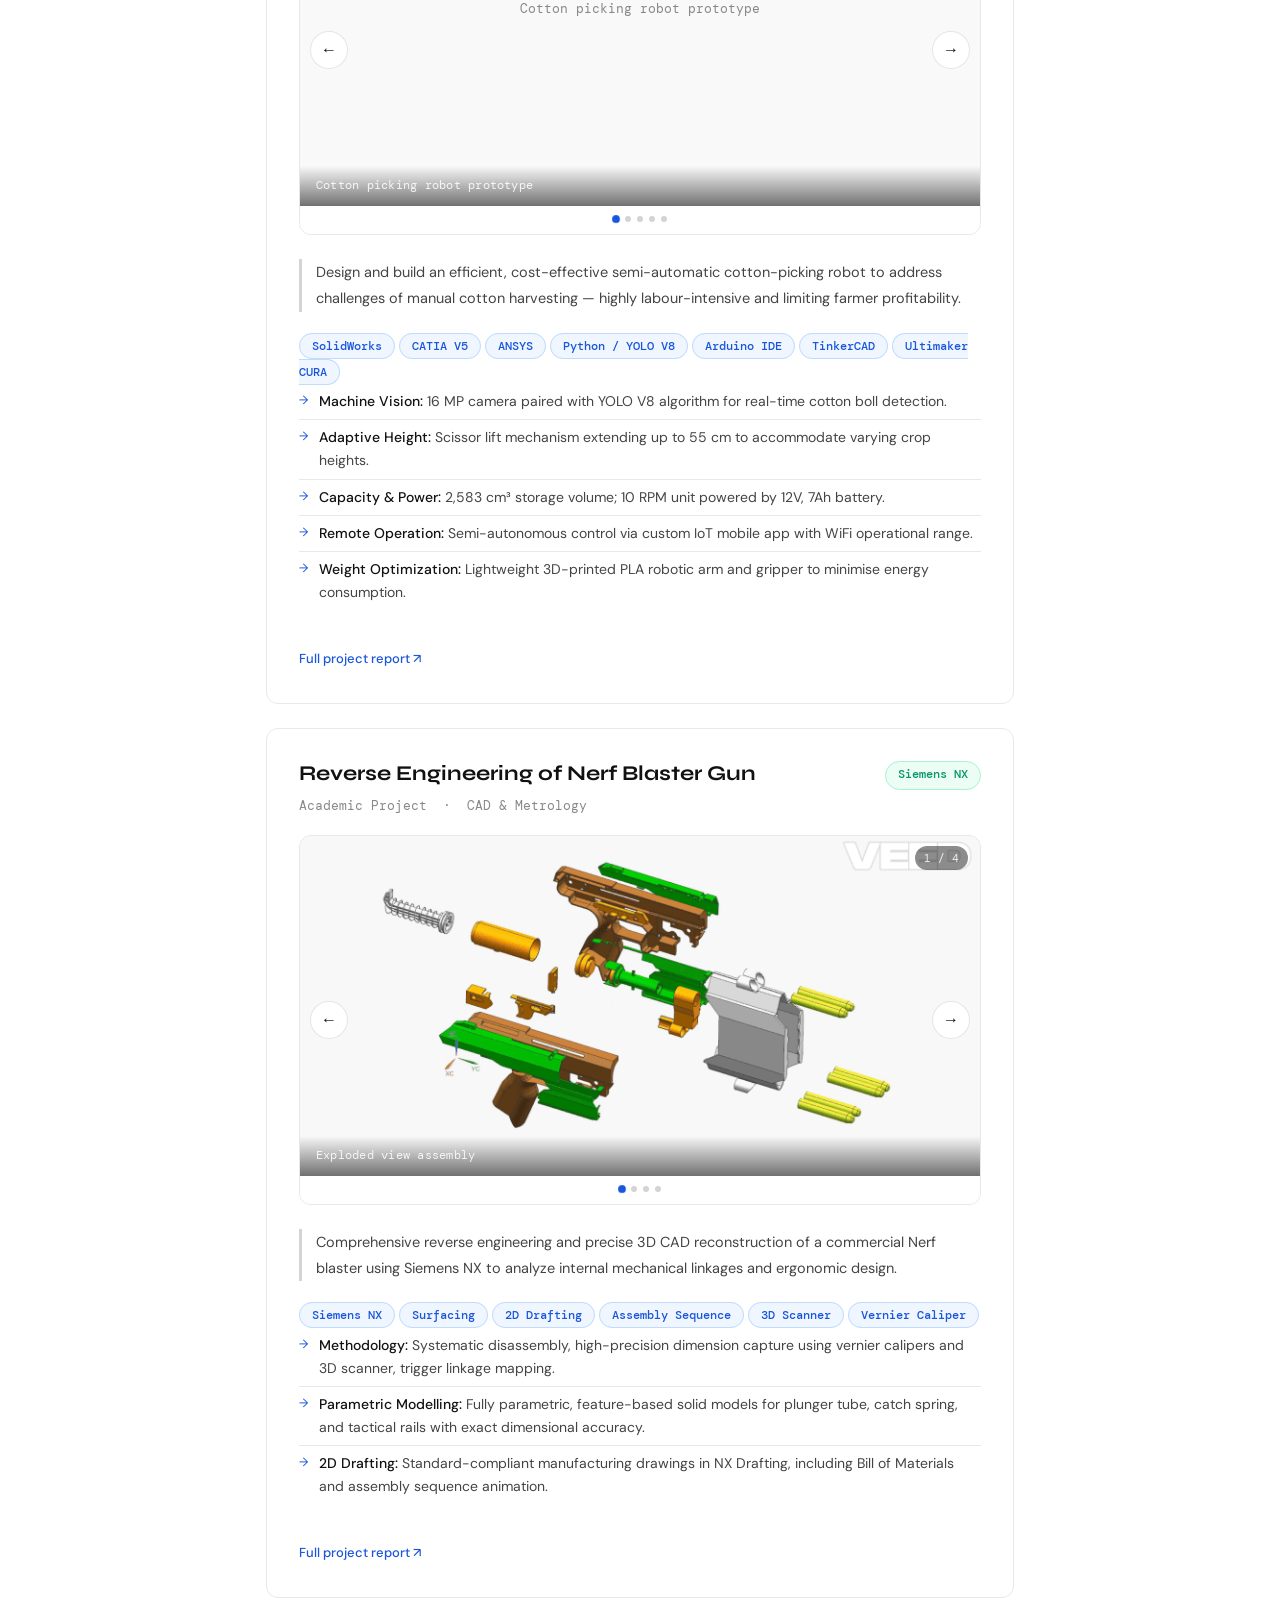
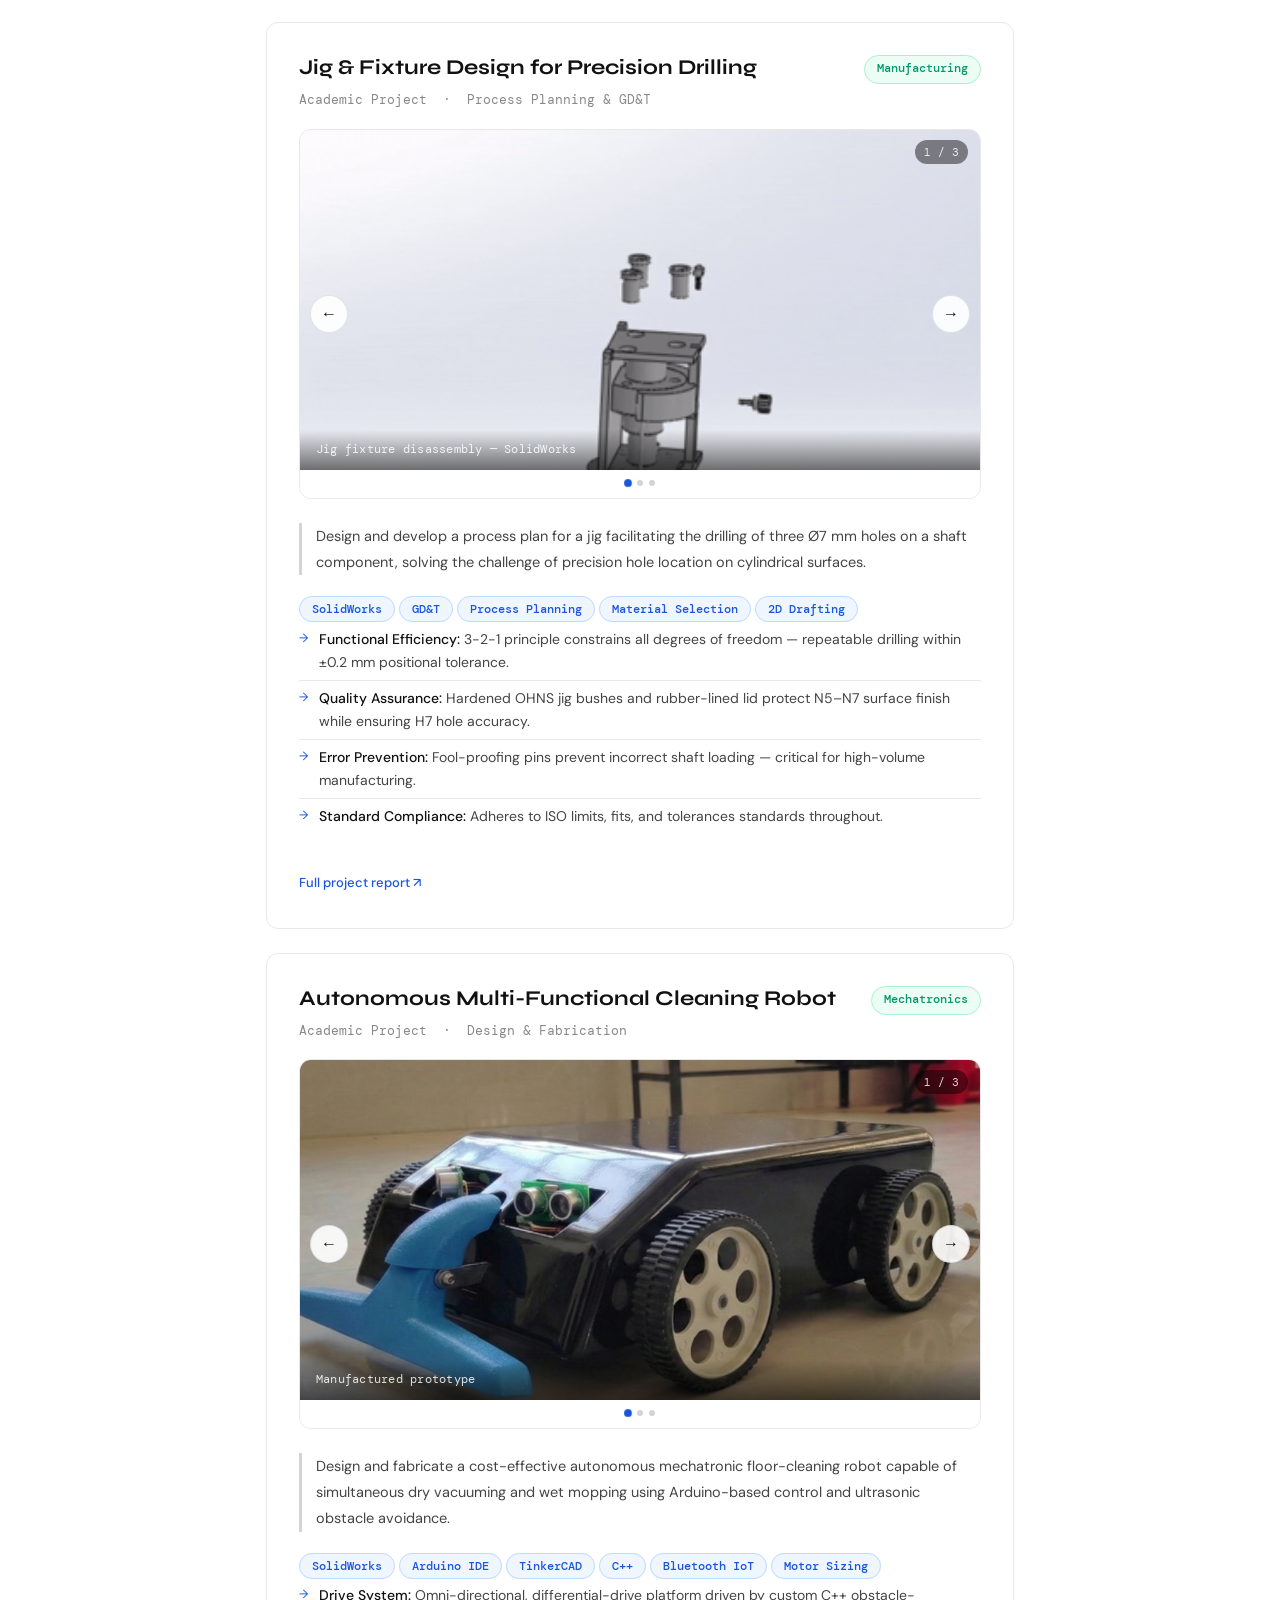
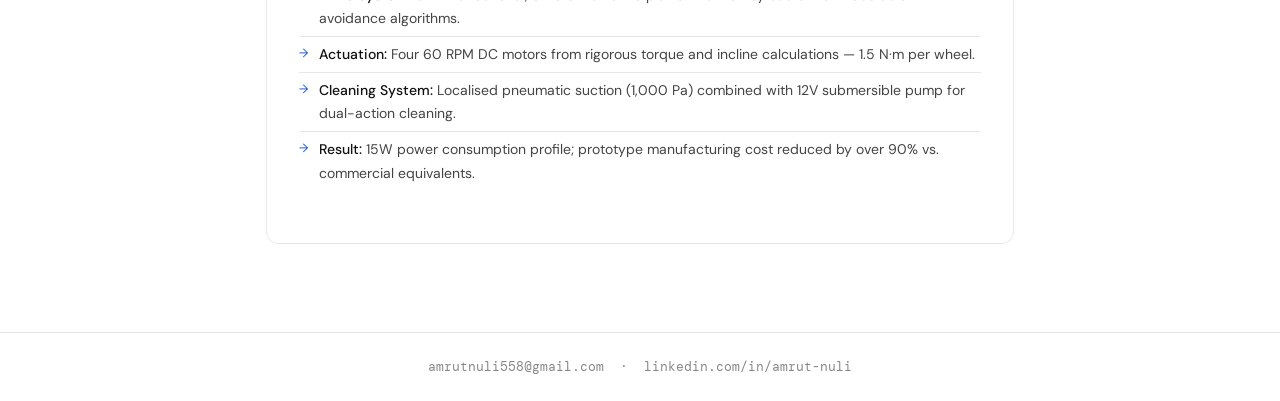
==== commit f2b14d83: "Update academic-projects.html" ====
--- a/academic-projects.html
+++ b/academic-projects.html
@@ -19,6 +19,10 @@
     <li><a href="certifications.html">Certifications</a></li>
     <li><a href="research.html">Research</a></li>
   </ul>
+   <button class="theme-toggle" onclick="toggleTheme()" id="theme-btn" title="Toggle dark/light mode">
+    <span class="theme-toggle-icon" id="icon-light">☀️</span>
+    <span class="theme-toggle-icon" id="icon-dark">🌙</span>
+  </button>
 </nav>
 
 <main class="page">
--- a/style.css
+++ b/style.css
@@ -202,12 +202,12 @@
 .spec-table tr:last-child td { border-bottom: none; }
 
 /* ── TOOL TAGS ─────────────────────────── */
-.tools-row { display: flex; flex-wrap: wrap; gap: 6px; margin-top: 16px; }
 .tool-tag {
-  font-size: 12px; color: var(--text3);
-  background: var(--bg2); border: 1px solid var(--border);
-  border-radius: 5px; padding: 3px 10px;
-  font-family: 'DM Mono', monospace;
+  font-size: 12px; color: var(--accent);
+  background: var(--accent-dim); border: 1px solid var(--accent-border);
+  border-radius: 20px; padding: 4px 12px;
+  font-family: 'DM Mono', monospace;
+  font-weight: 500;
 }
 
 /* ── PROJECT LINK ──────────────────────── */
@@ -434,13 +434,16 @@
 
 /* ── RESEARCH IMAGE ──────────────────────── */
 .research-img-wrap {
-  width: 100%; height: 280px; overflow: hidden;
+  width: 100%; max-width: 480px;
   background: var(--bg2); border: 1px solid var(--border);
   border-radius: var(--radius); margin-bottom: 24px;
-  display: flex; align-items: center; justify-content: center;
+  display: block; margin-left: auto; margin-right: auto;
+  box-shadow: 0 4px 20px rgba(0,0,0,0.10);
 }
 .research-img-wrap img {
-  width: 100%; height: 100%; object-fit: cover;
+  width: 100%; height: auto;
+  object-fit: contain; display: block;
+  border-radius: var(--radius);
 }
 
 /* ── EXPLORE GRID ────────────────────────── */
@@ -585,3 +588,174 @@
   footer { padding: 20px 18px; }
   .explore-grid { grid-template-columns: 1fr 1fr; }
 }
+/* ── COLLAPSIBLE SECTION ── */
+.collapsible {
+  border: 1px solid var(--border);
+  border-radius: var(--radius-sm);
+  margin-bottom: 14px;
+  overflow: hidden;
+}
+
+.collapsible-header {
+  display: flex;
+  justify-content: space-between;
+  align-items: center;
+  padding: 14px 18px;
+  background: var(--bg2);
+  cursor: pointer;
+  user-select: none;
+  transition: background 0.15s;
+}
+.collapsible-header:hover { background: var(--bg3); }
+
+.collapsible-title {
+  font-size: 14px;
+  font-weight: 500;
+  color: var(--text);
+  font-family: 'DM Sans', sans-serif;
+}
+
+.collapsible-icon {
+  font-size: 12px;
+  color: var(--text3);
+  font-family: 'DM Mono', monospace;
+  transition: transform 0.25s;
+  flex-shrink: 0;
+}
+.collapsible.open .collapsible-icon {
+  transform: rotate(180deg);
+}
+
+.collapsible-body {
+  max-height: 0;
+  overflow: hidden;
+  transition: max-height 0.35s ease, padding 0.25s ease;
+  padding: 0 18px;
+  background: var(--bg);
+}
+.collapsible.open .collapsible-body {
+  max-height: 1000px;
+  padding: 16px 18px;
+}
+/* ── DARK THEME ────────────────────────── */
+body.dark {
+  --bg:            #0e0e0e;
+  --bg2:           #161616;
+  --bg3:           #1e1e1e;
+  --border:        #262626;
+  --border2:       #333333;
+  --text:          #efefef;
+  --text2:         #aaaaaa;
+  --text3:         #555555;
+  --accent:        #4a9eff;
+  --accent-dim:    #0f2440;
+  --accent-border: #1a4a8a;
+  --green:         #3ecf8e;
+  --green-dim:     #0a2a1e;
+  --green-border:  #1a5a3a;
+  --amber:         #f59e0b;
+  --amber-dim:     #2a1e08;
+  --amber-border:  #5a3a10;
+}
+
+/* toggle button */
+.theme-toggle {
+  margin-left: auto;
+  flex-shrink: 0;
+  background: var(--bg2);
+  border: 1px solid var(--border2);
+  border-radius: 20px;
+  padding: 5px 6px;
+  cursor: pointer;
+  display: flex;
+  align-items: center;
+  gap: 4px;
+  transition: background 0.2s, border-color 0.2s;
+}
+.theme-toggle:hover {
+  background: var(--bg3);
+  border-color: var(--text3);
+}
+.theme-toggle-icon {
+  font-size: 14px;
+  line-height: 1;
+  display: flex;
+  align-items: center;
+  justify-content: center;
+  width: 24px; height: 24px;
+  border-radius: 50%;
+  transition: background 0.2s;
+}
+.theme-toggle-icon.active {
+  background: var(--accent-dim);
+}
+.theme-toggle-label {
+  font-size: 11px;
+  font-family: 'DM Mono', monospace;
+  color: var(--text3);
+  padding-right: 6px;
+  display: none;
+}
+
+/* keep nav readable in dark mode */
+body.dark nav {
+  background: rgba(14,14,14,0.94);
+}
+
+/* keep spec table readable in dark */
+body.dark .spec-table td:first-child {
+  background: var(--bg2);
+}
+
+/* keep skills-gained box readable in dark */
+body.dark .skills-gained {
+  background: var(--bg2);
+}
+
+/* keep explore cards readable in dark */
+body.dark .explore-card {
+  background: var(--bg2);
+}
+
+/* keep stat cards readable in dark */
+body.dark .stat-card {
+  background: var(--bg2);
+}
+
+/* keep collapsible readable in dark */
+body.dark .collapsible-header {
+  background: var(--bg2);
+}
+body.dark .collapsible-header:hover {
+  background: var(--bg3);
+}
+body.dark .collapsible-body {
+  background: var(--bg);
+}
+
+/* carousel dots in dark */
+body.dark .carousel-dots {
+  background: var(--bg);
+}
+body.dark .carousel-btn {
+  background: rgba(30,30,30,0.9);
+  border-color: rgba(255,255,255,0.1);
+  color: #fff;
+}
+body.dark .carousel-btn:hover {
+  background: rgba(40,40,40,1);
+}
+
+/* cert image placeholder in dark */
+body.dark .cert-img-wrap {
+  background: var(--bg2);
+}
+
+/* research image wrap in dark */
+body.dark .research-img-wrap {
+  background: var(--bg2);
+}
+
+@media (max-width: 620px) {
+  .theme-toggle-label { display: none; }
+}
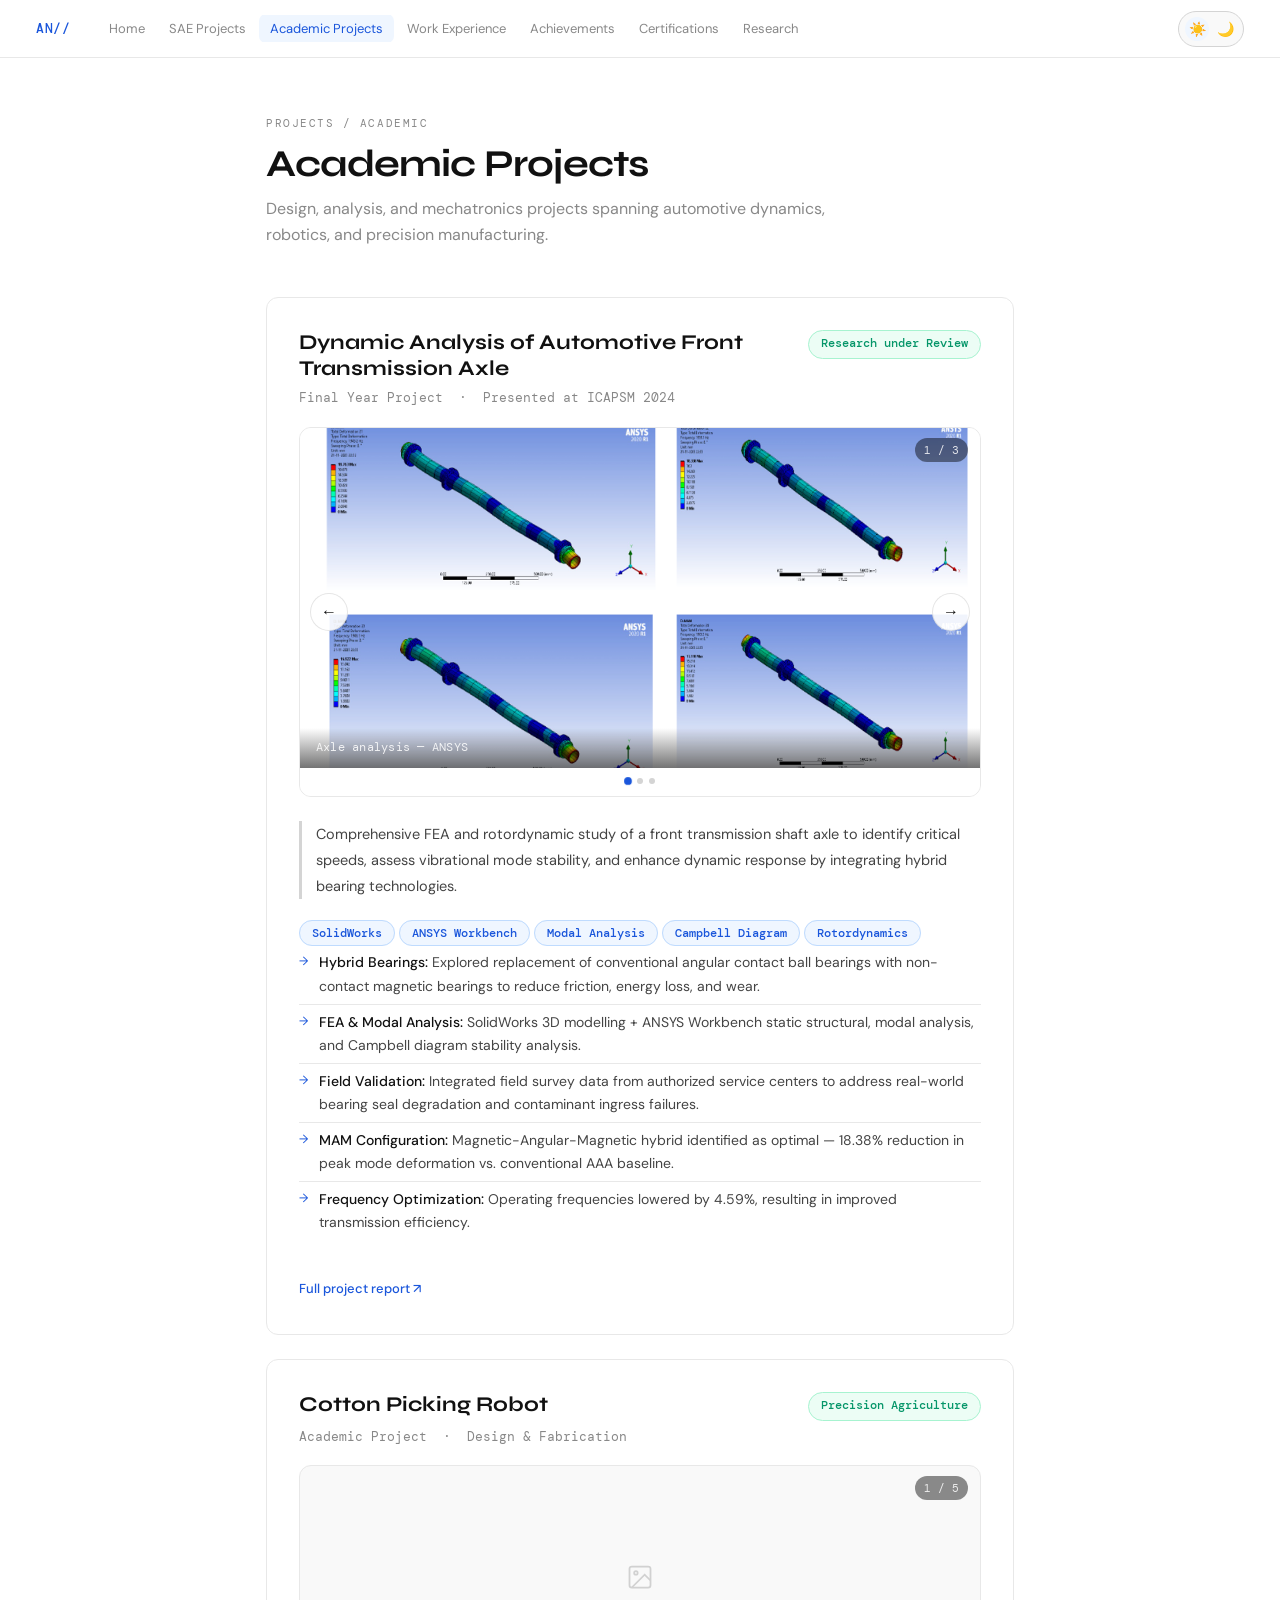
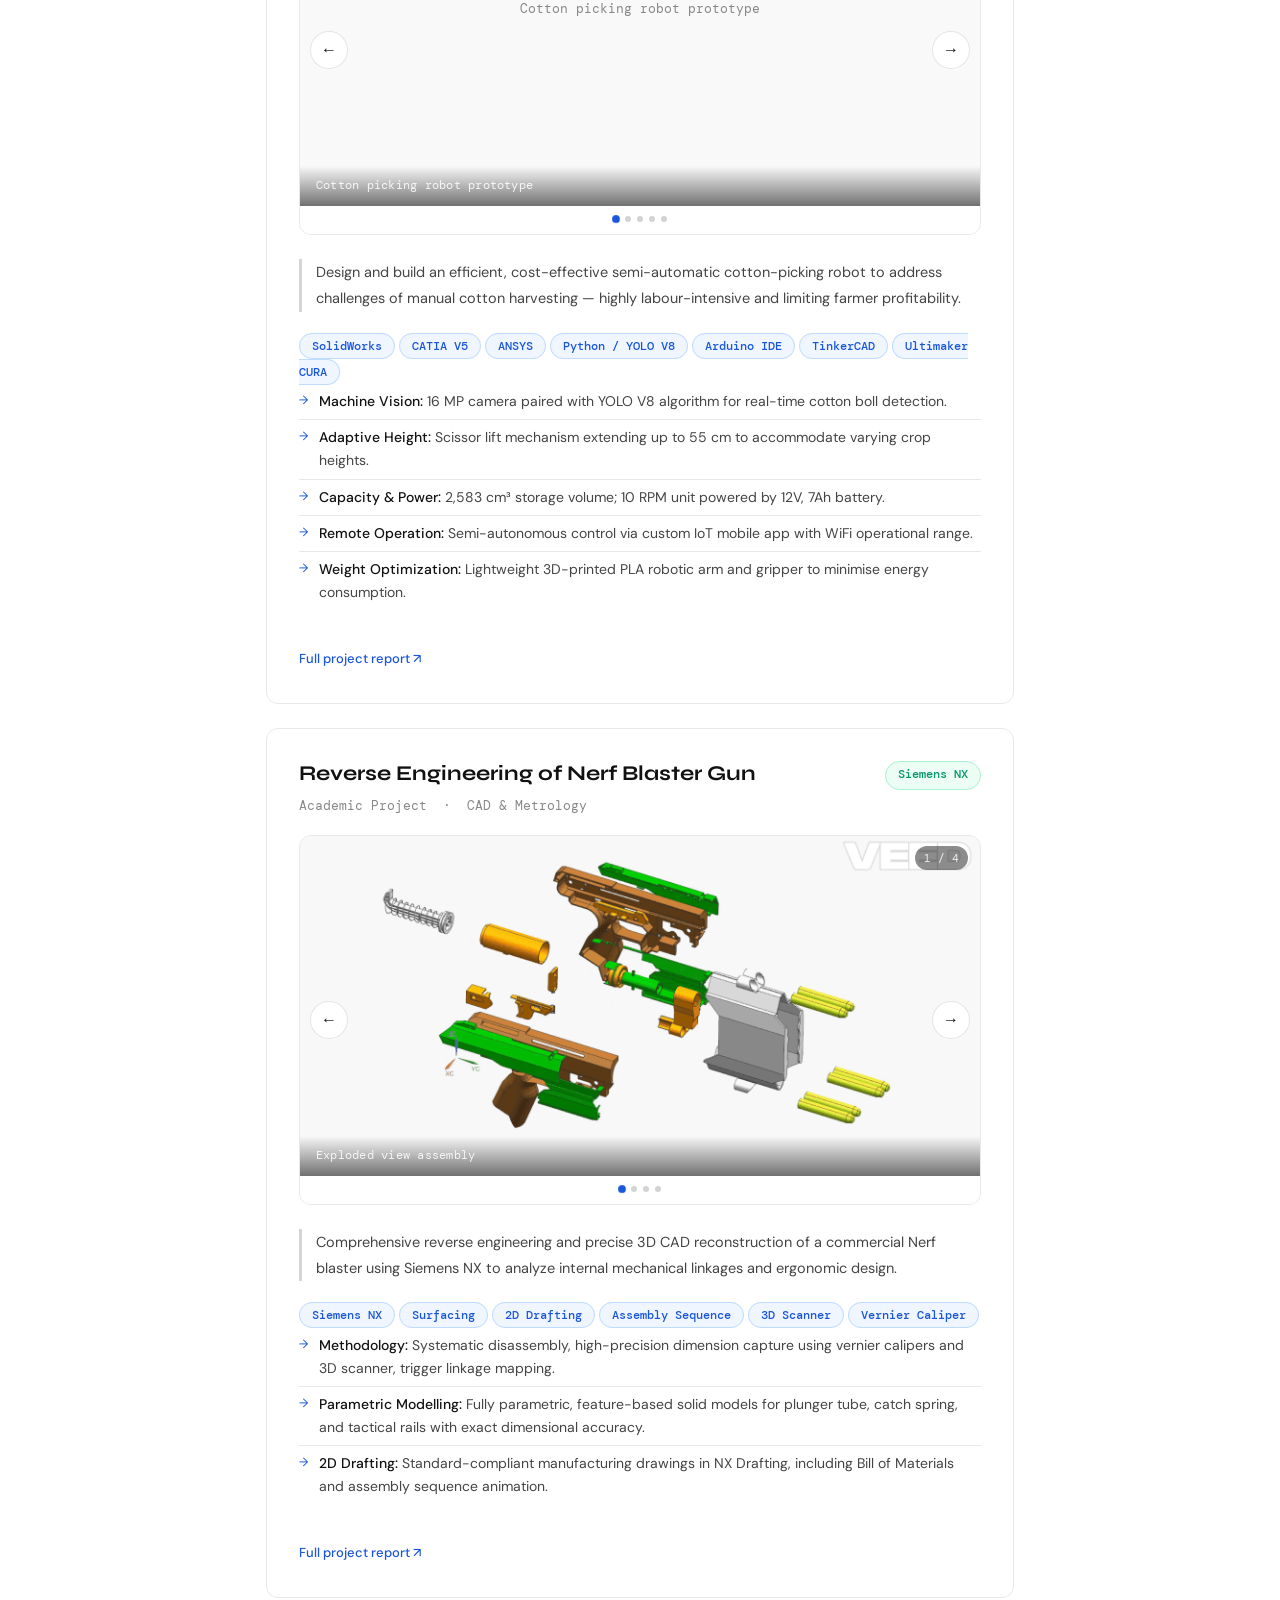
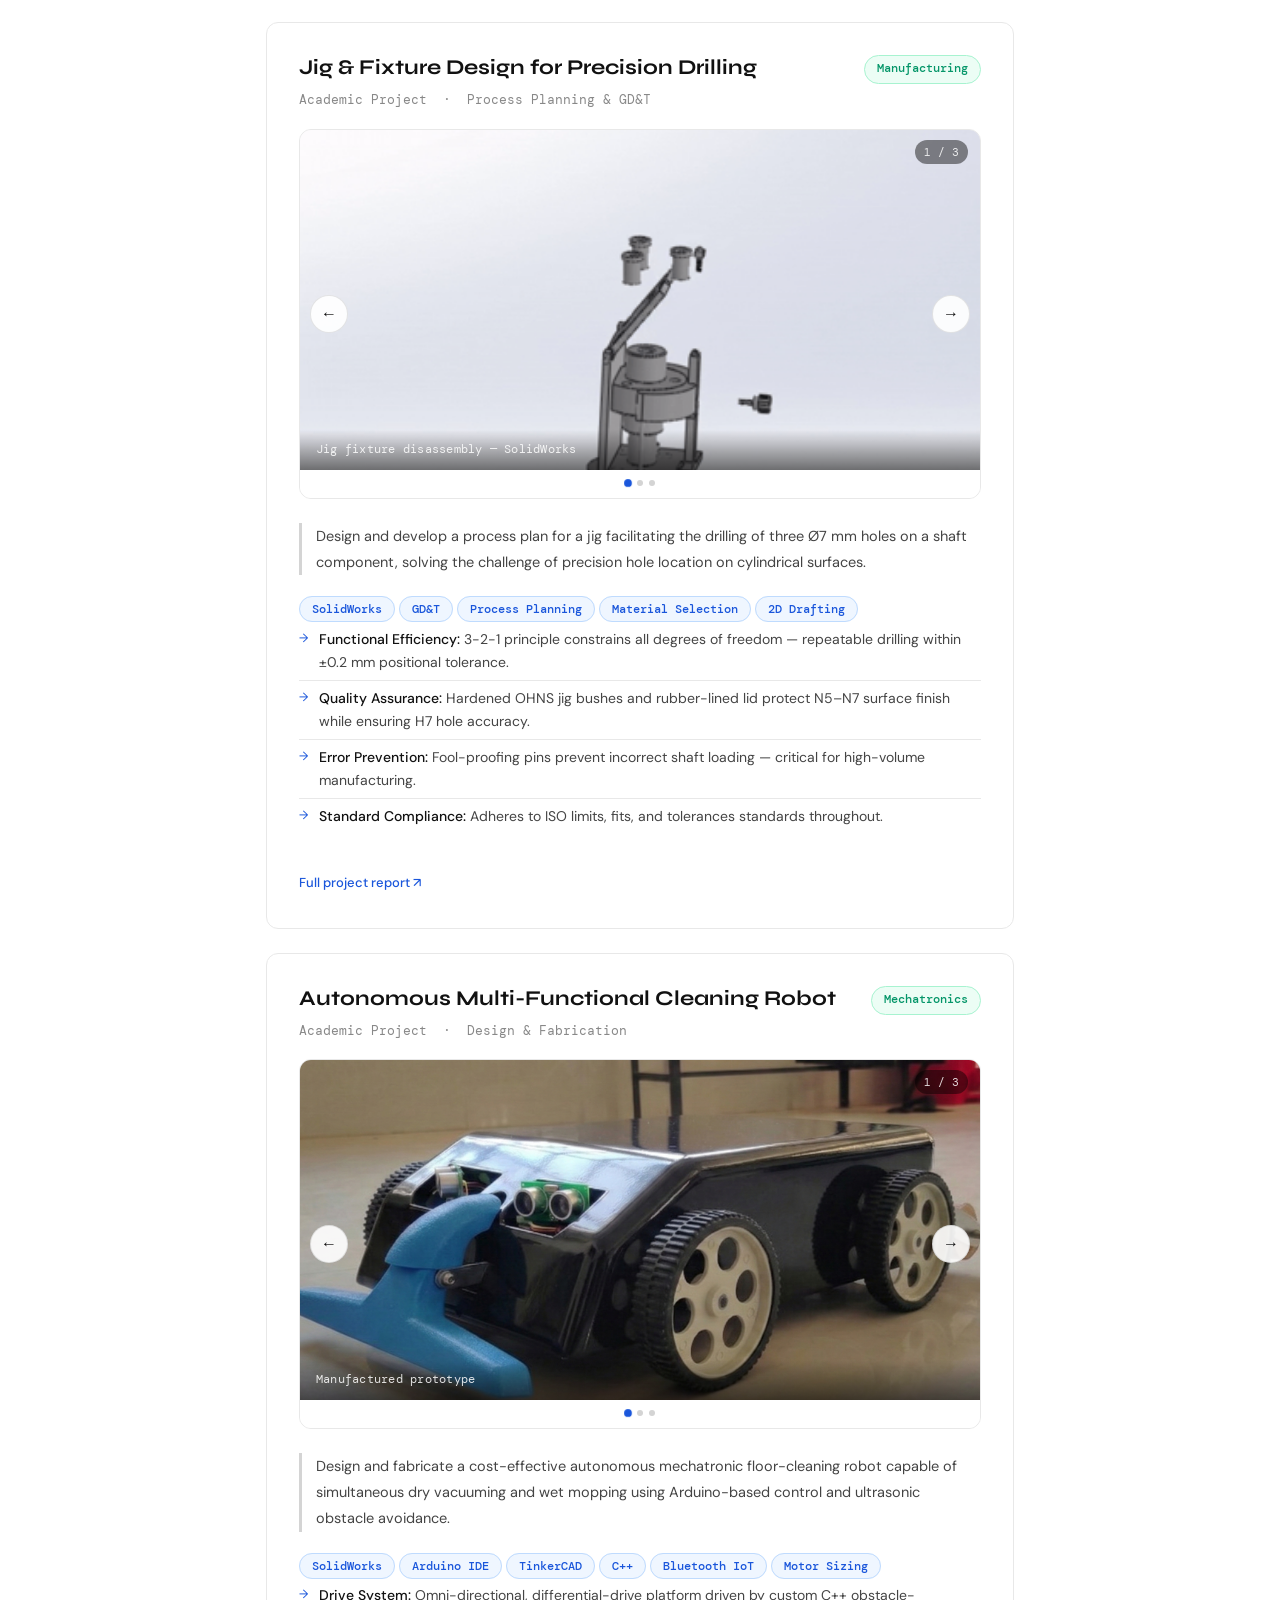
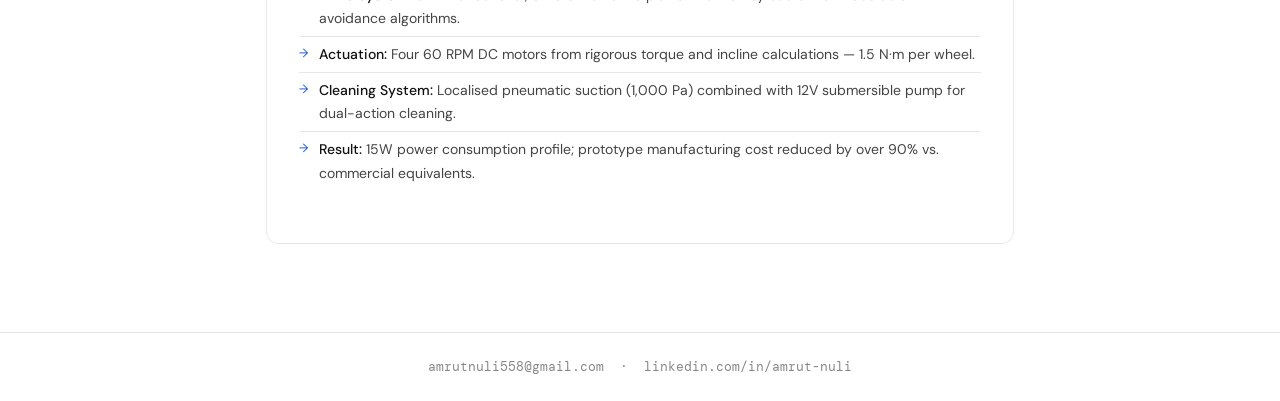
==== commit 0ab6d0a7: "Update academic-projects.html" ====
--- a/academic-projects.html
+++ b/academic-projects.html
@@ -256,6 +256,23 @@
     { src: 'images/academic/cleaning-robot/03-circuit.png',   caption: 'Electrical circuit diagram' },
   ]);
 </script>
-
+  
+<script>
+  /* ── THEME TOGGLE ── */
+  function applyTheme(dark) {
+    document.body.classList.toggle('dark', dark);
+    document.getElementById('icon-light').classList.toggle('active', !dark);
+    document.getElementById('icon-dark').classList.toggle('active', dark);
+  }
+
+  function toggleTheme() {
+    const isDark = document.body.classList.contains('dark');
+    localStorage.setItem('theme', isDark ? 'light' : 'dark');
+    applyTheme(!isDark);
+  }
+
+  /* apply saved theme immediately on page load */
+  applyTheme(localStorage.getItem('theme') === 'dark');
+</script>
 </body>
 </html>
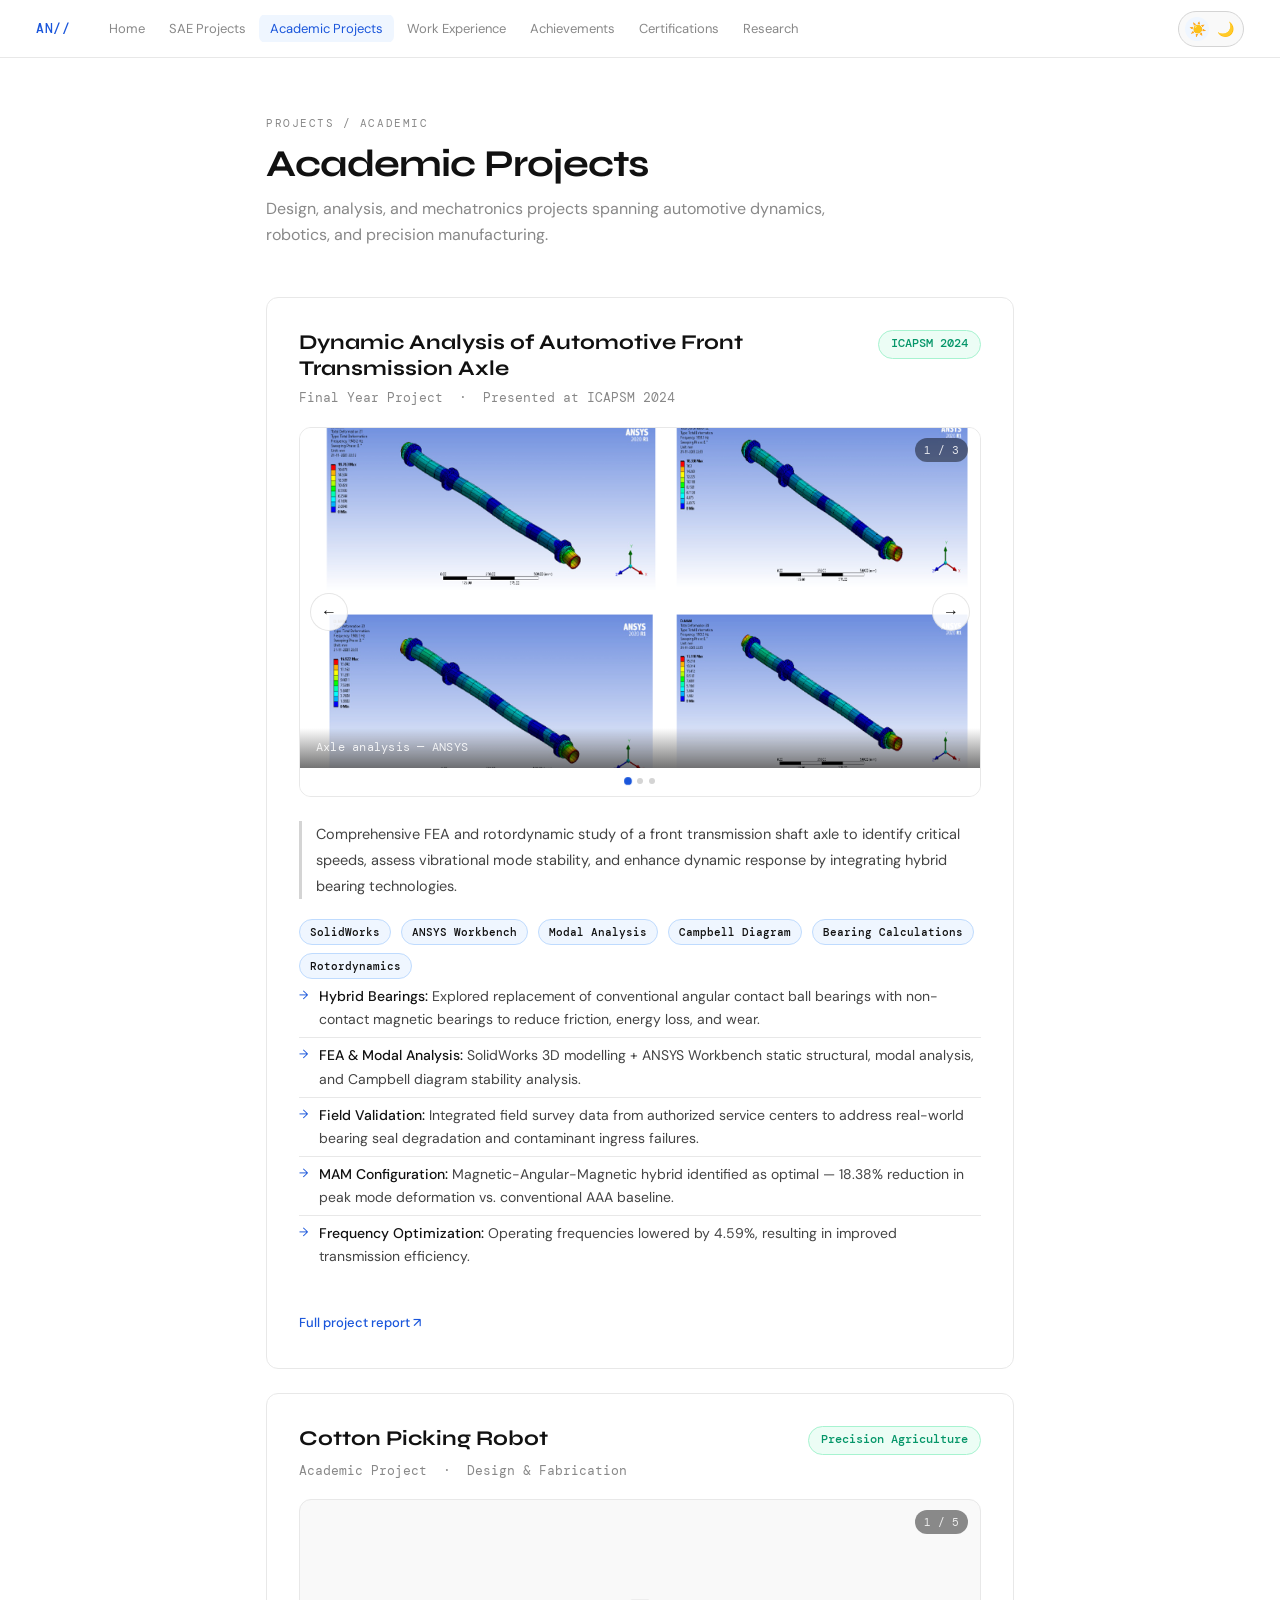
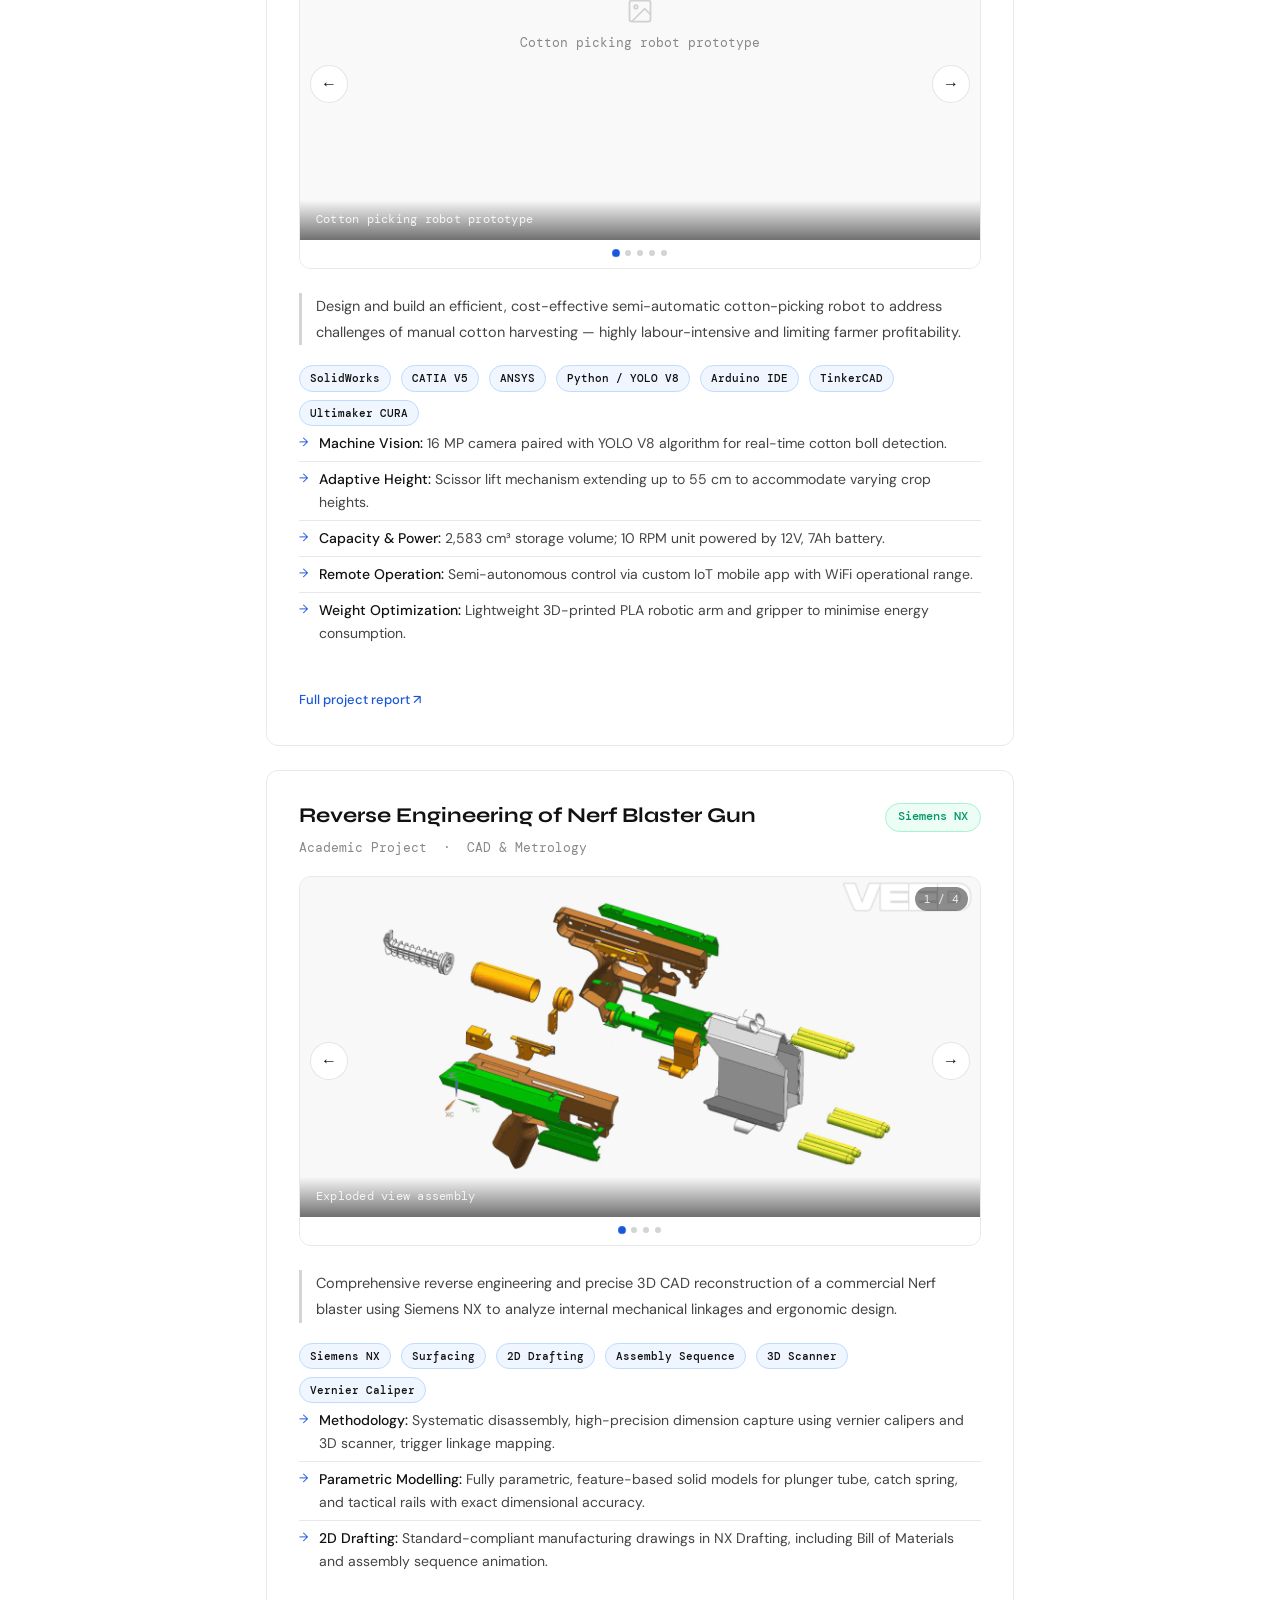
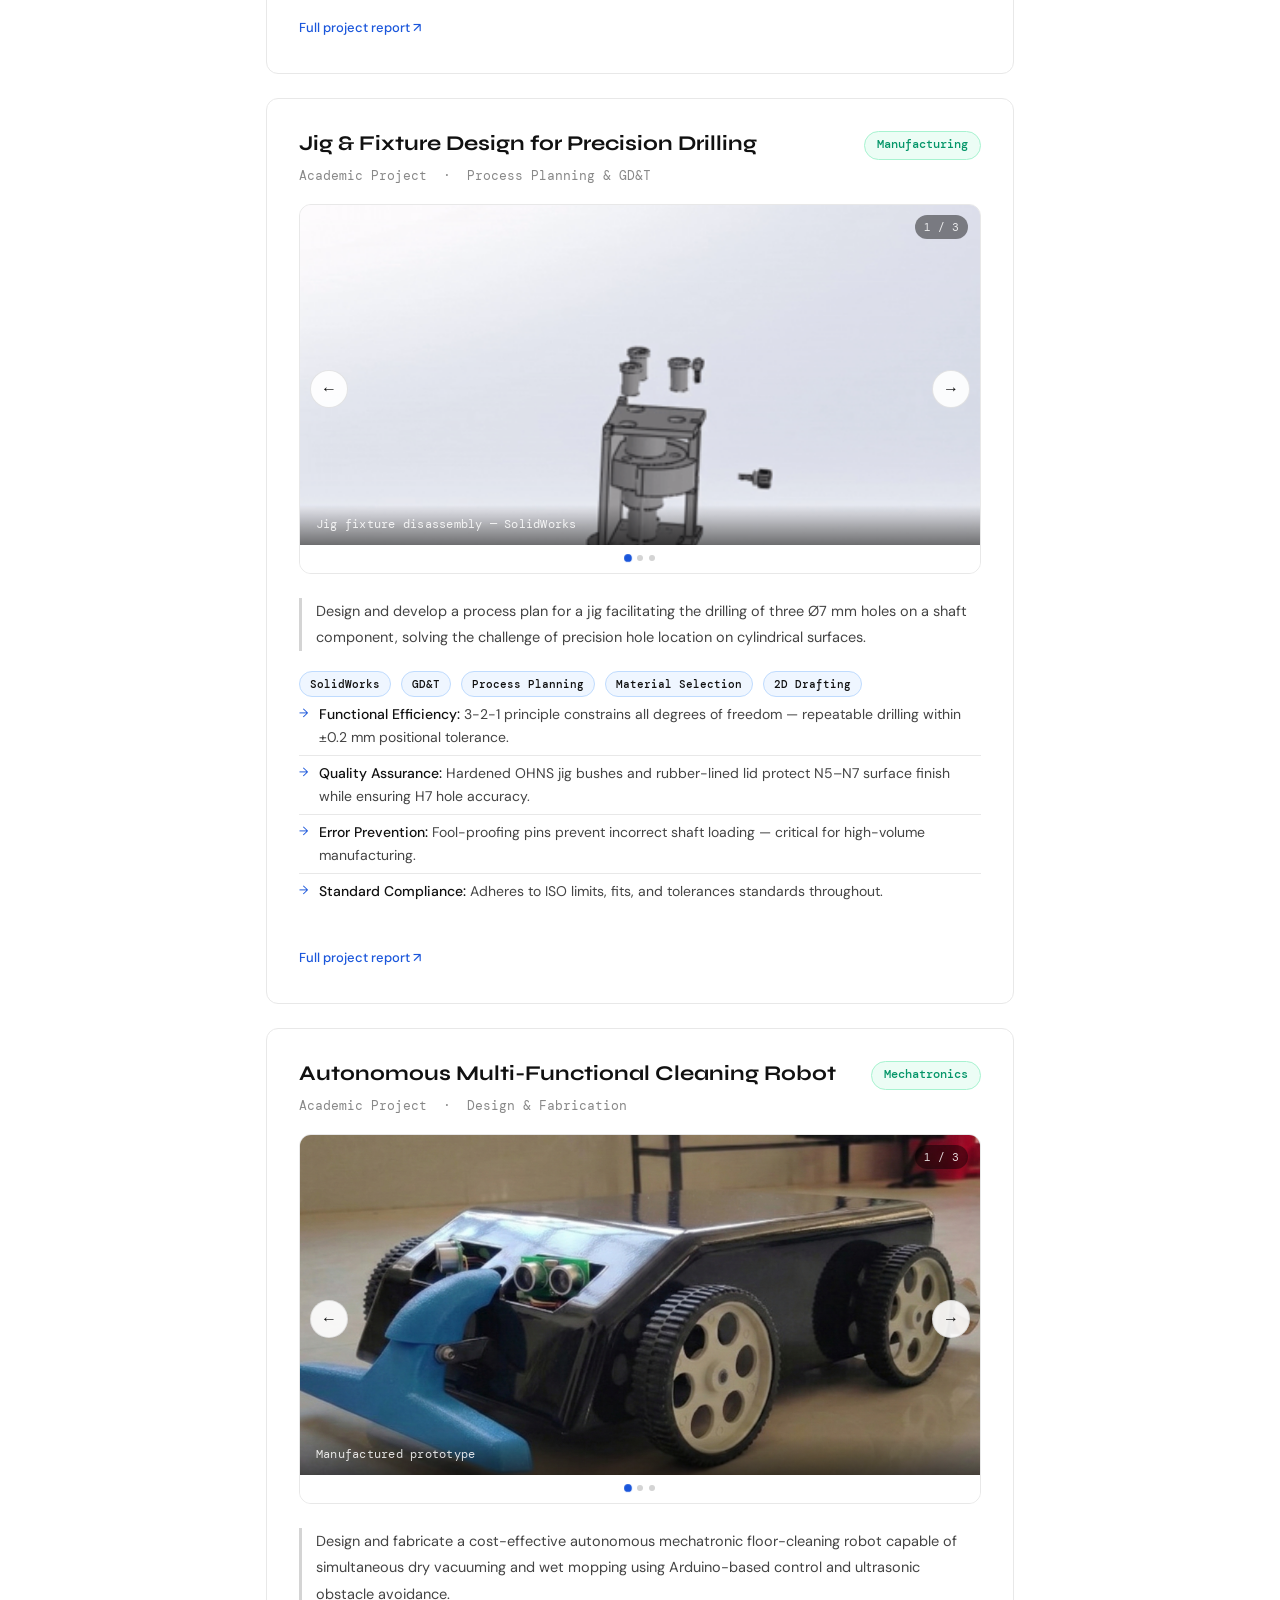
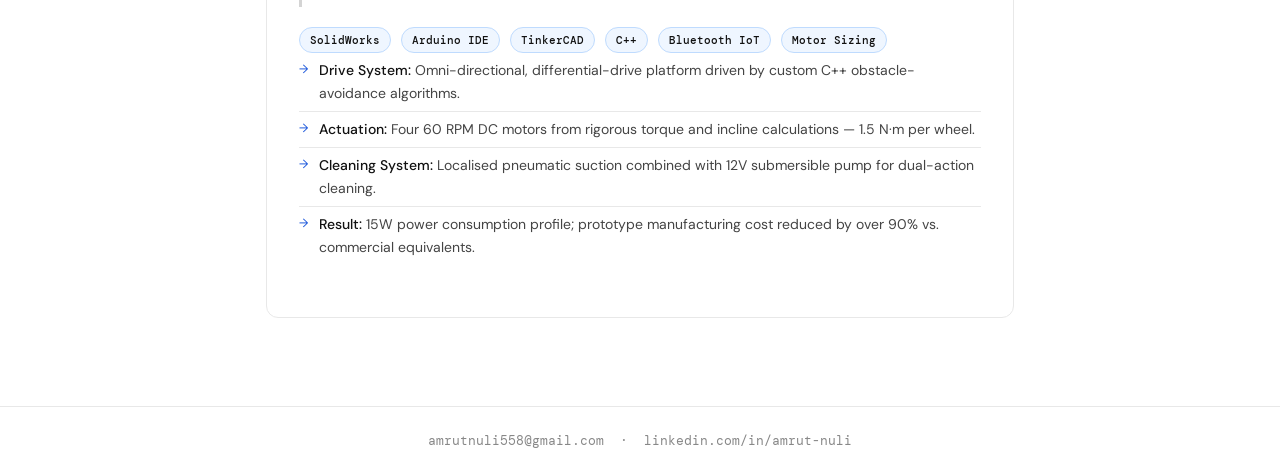
==== commit 92a48eec: "Update academic-projects.html" ====
--- a/academic-projects.html
+++ b/academic-projects.html
@@ -37,7 +37,7 @@
   <div class="project-card">
     <div class="project-header">
       <div class="project-title">Dynamic Analysis of Automotive Front Transmission Axle</div>
-      <div class="project-rank green">Research under Review</div>
+      <div class="project-rank green">ICAPSM 2024</div>
     </div>
     <div class="project-date">Final Year Project &nbsp;·&nbsp; Presented at ICAPSM 2024</div>
 
@@ -55,6 +55,7 @@
       <span class="tool-tag">ANSYS Workbench</span>
       <span class="tool-tag">Modal Analysis</span>
       <span class="tool-tag">Campbell Diagram</span>
+      <span class="tool-tag">Bearing Calculations</span>
       <span class="tool-tag">Rotordynamics</span>
         
     </div>
@@ -206,7 +207,7 @@
     <ul class="project-bullets">
       <li><strong>Drive System:</strong> Omni-directional, differential-drive platform driven by custom C++ obstacle-avoidance algorithms.</li>
       <li><strong>Actuation:</strong> Four 60 RPM DC motors from rigorous torque and incline calculations — 1.5 N·m per wheel.</li>
-      <li><strong>Cleaning System:</strong> Localised pneumatic suction (1,000 Pa) combined with 12V submersible pump for dual-action cleaning.</li>
+      <li><strong>Cleaning System:</strong> Localised pneumatic suction combined with 12V submersible pump for dual-action cleaning.</li>
       <li><strong>Result:</strong> 15W power consumption profile; prototype manufacturing cost reduced by over 90% vs. commercial equivalents.</li>
     </ul>
 
--- a/style.css
+++ b/style.css
@@ -203,12 +203,13 @@
 
 /* ── TOOL TAGS ─────────────────────────── */
 .tool-tag {
-  font-size: 12px; color: var(--accent);
+  font-size: 11px; color: var(--text);
   background: var(--accent-dim); border: 1px solid var(--accent-border);
-  border-radius: 20px; padding: 4px 12px;
+  border-radius: 20px; padding: 3px 10px;
   font-family: 'DM Mono', monospace;
   font-weight: 500;
 }
+.tools-row { display: flex; flex-wrap: wrap; gap: 8px 10px; margin-top: 16px; }
 
 /* ── PROJECT LINK ──────────────────────── */
 .proj-link {
